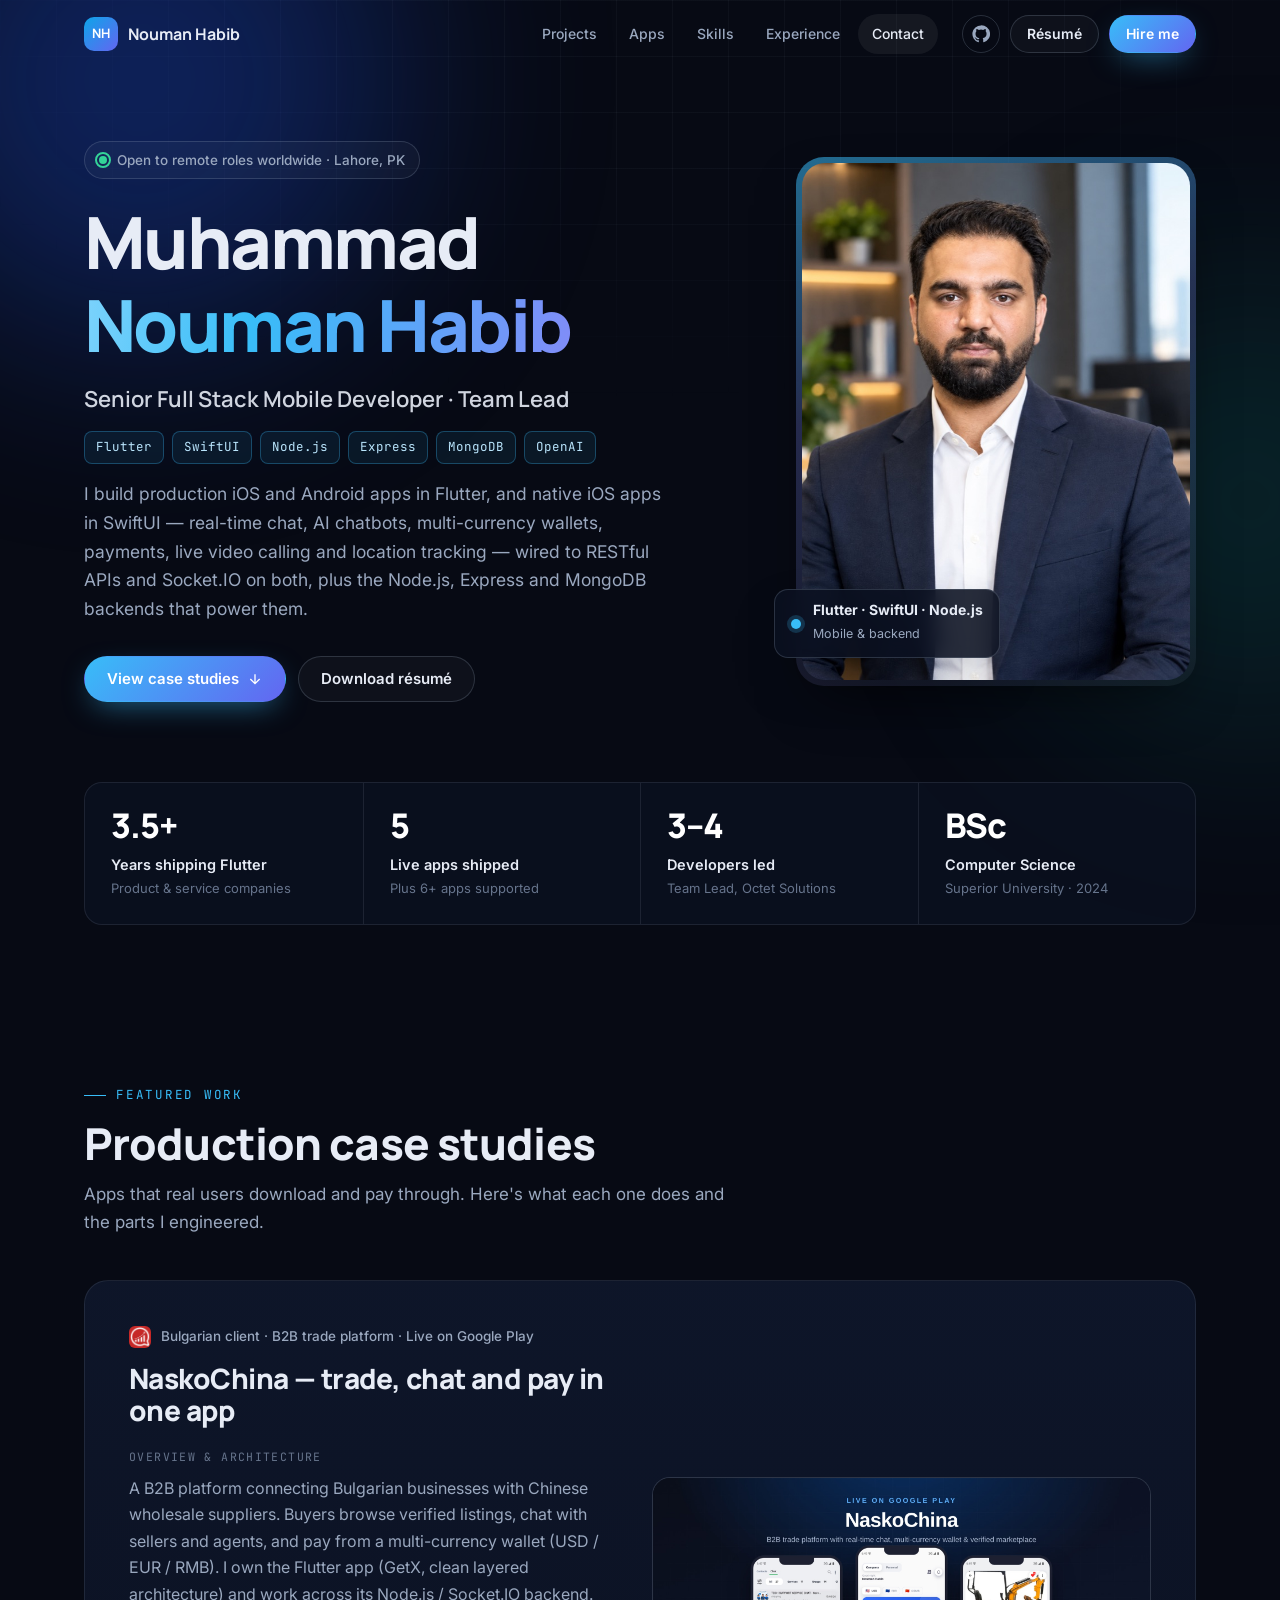
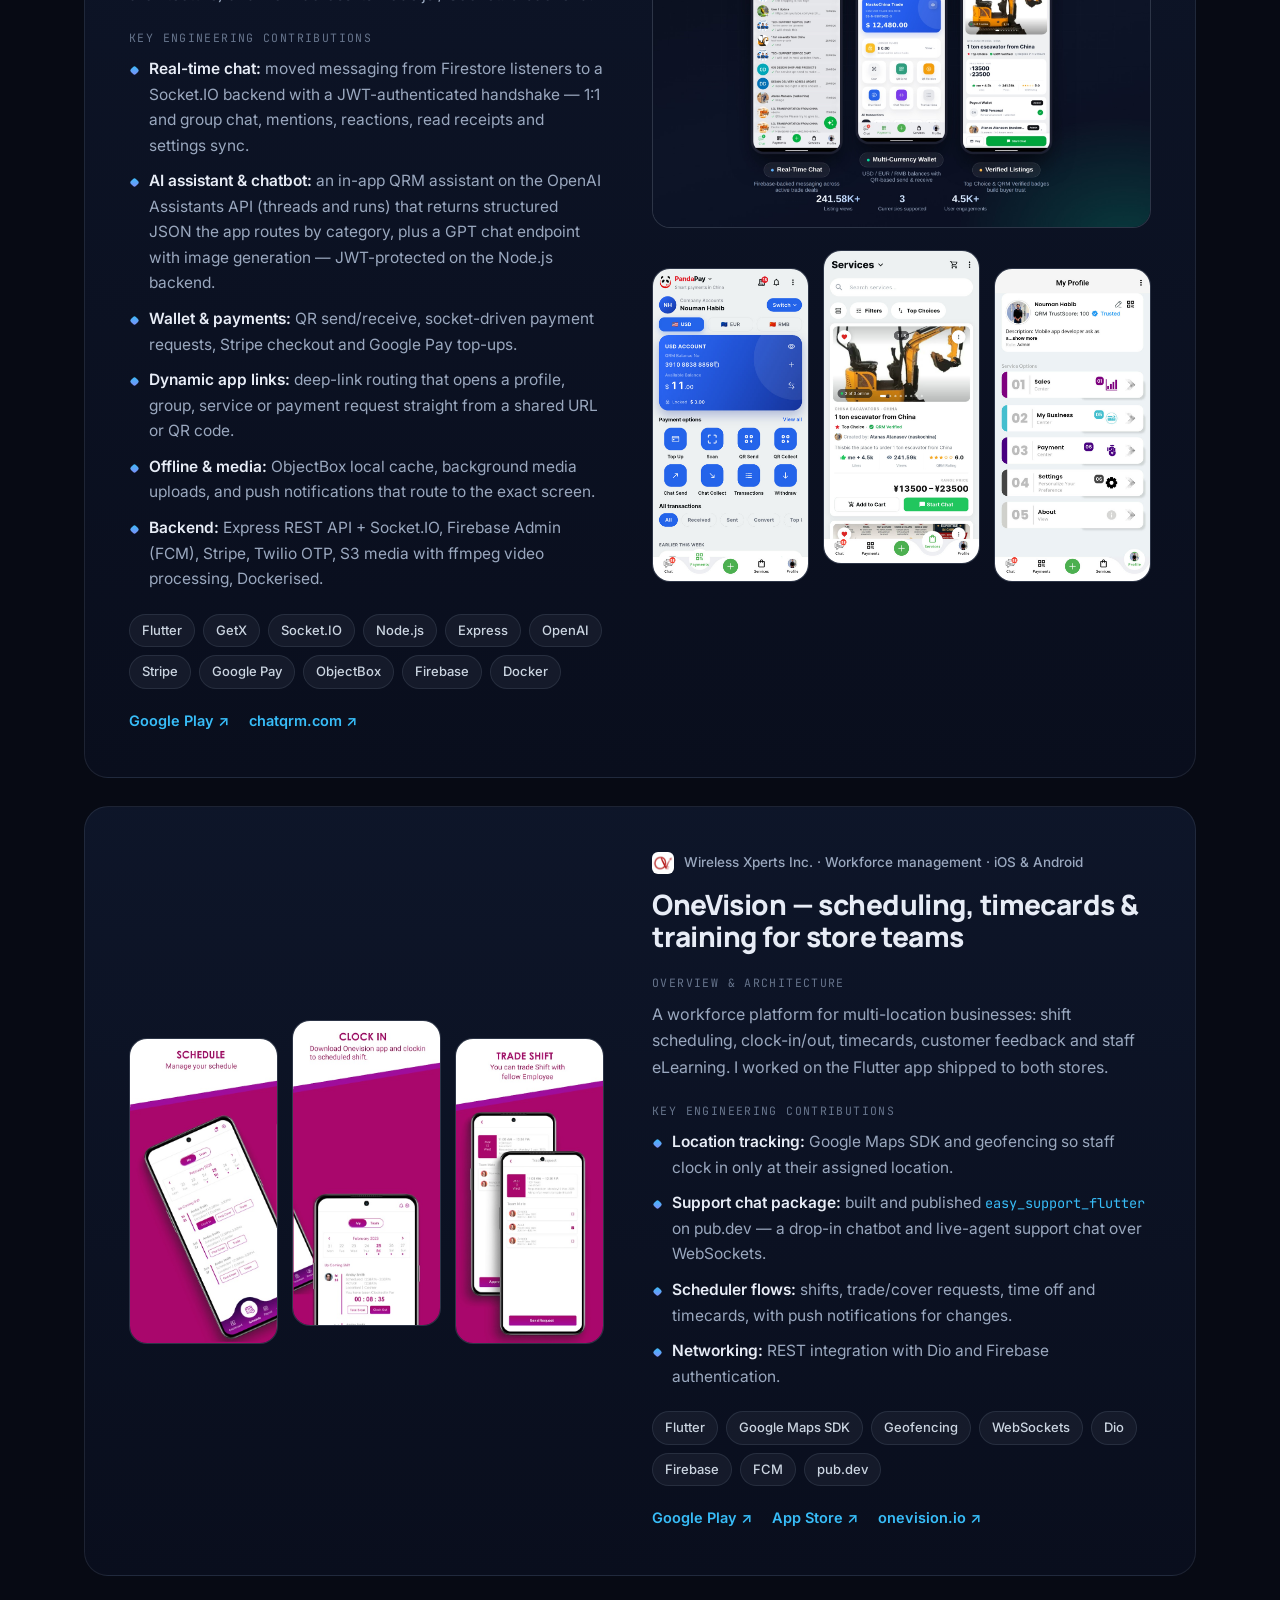
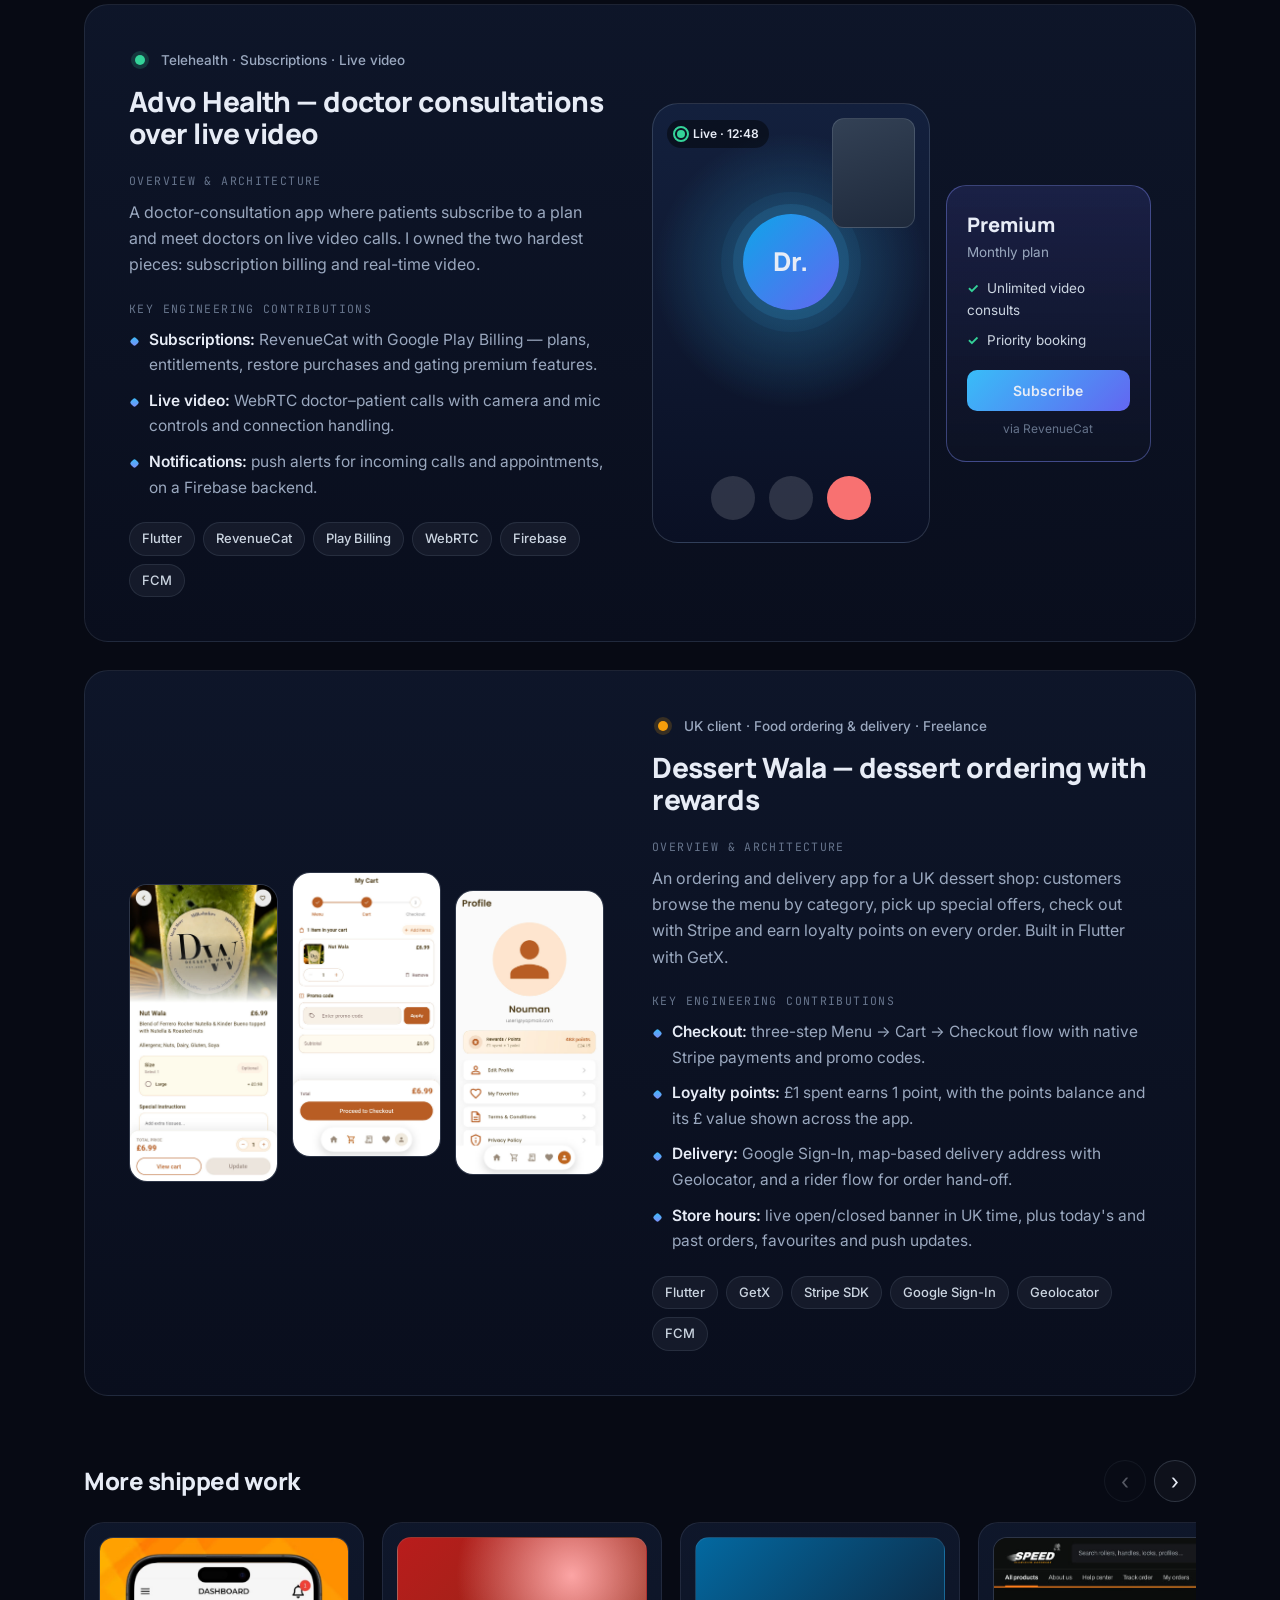
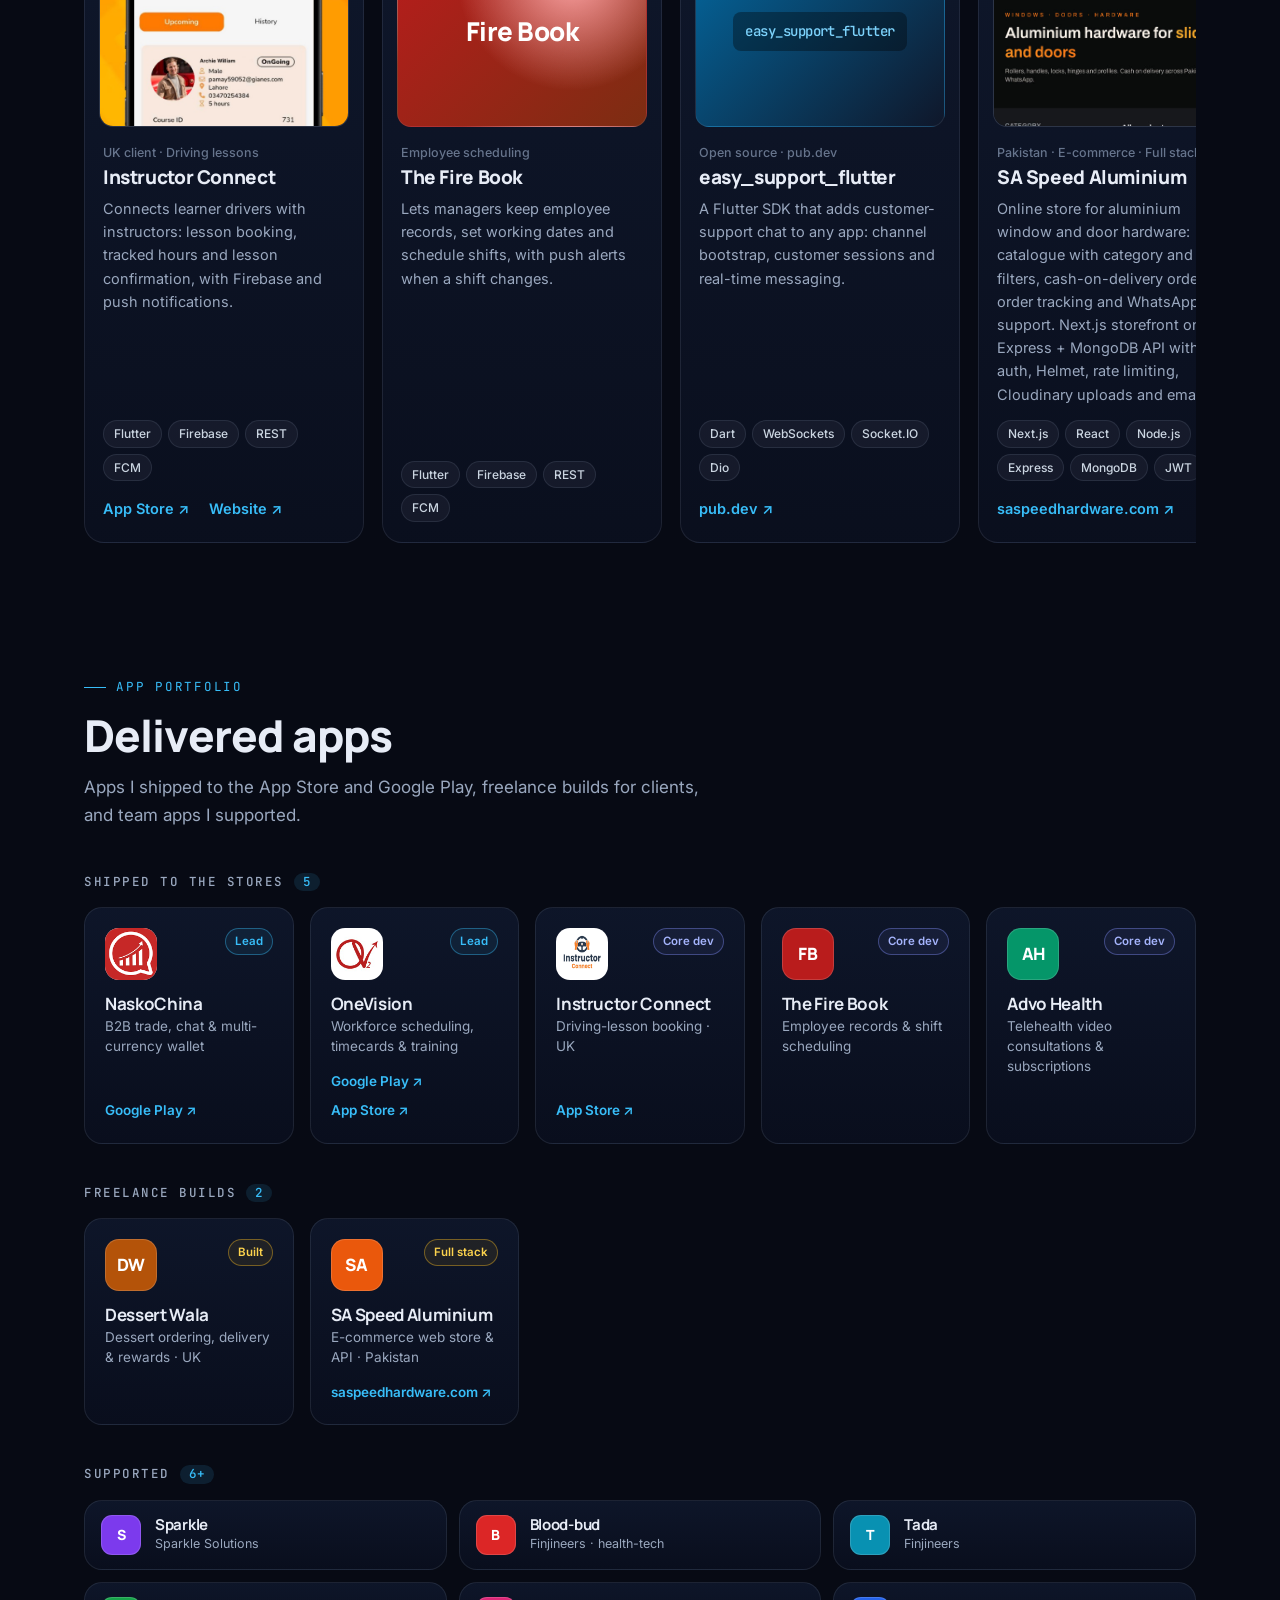
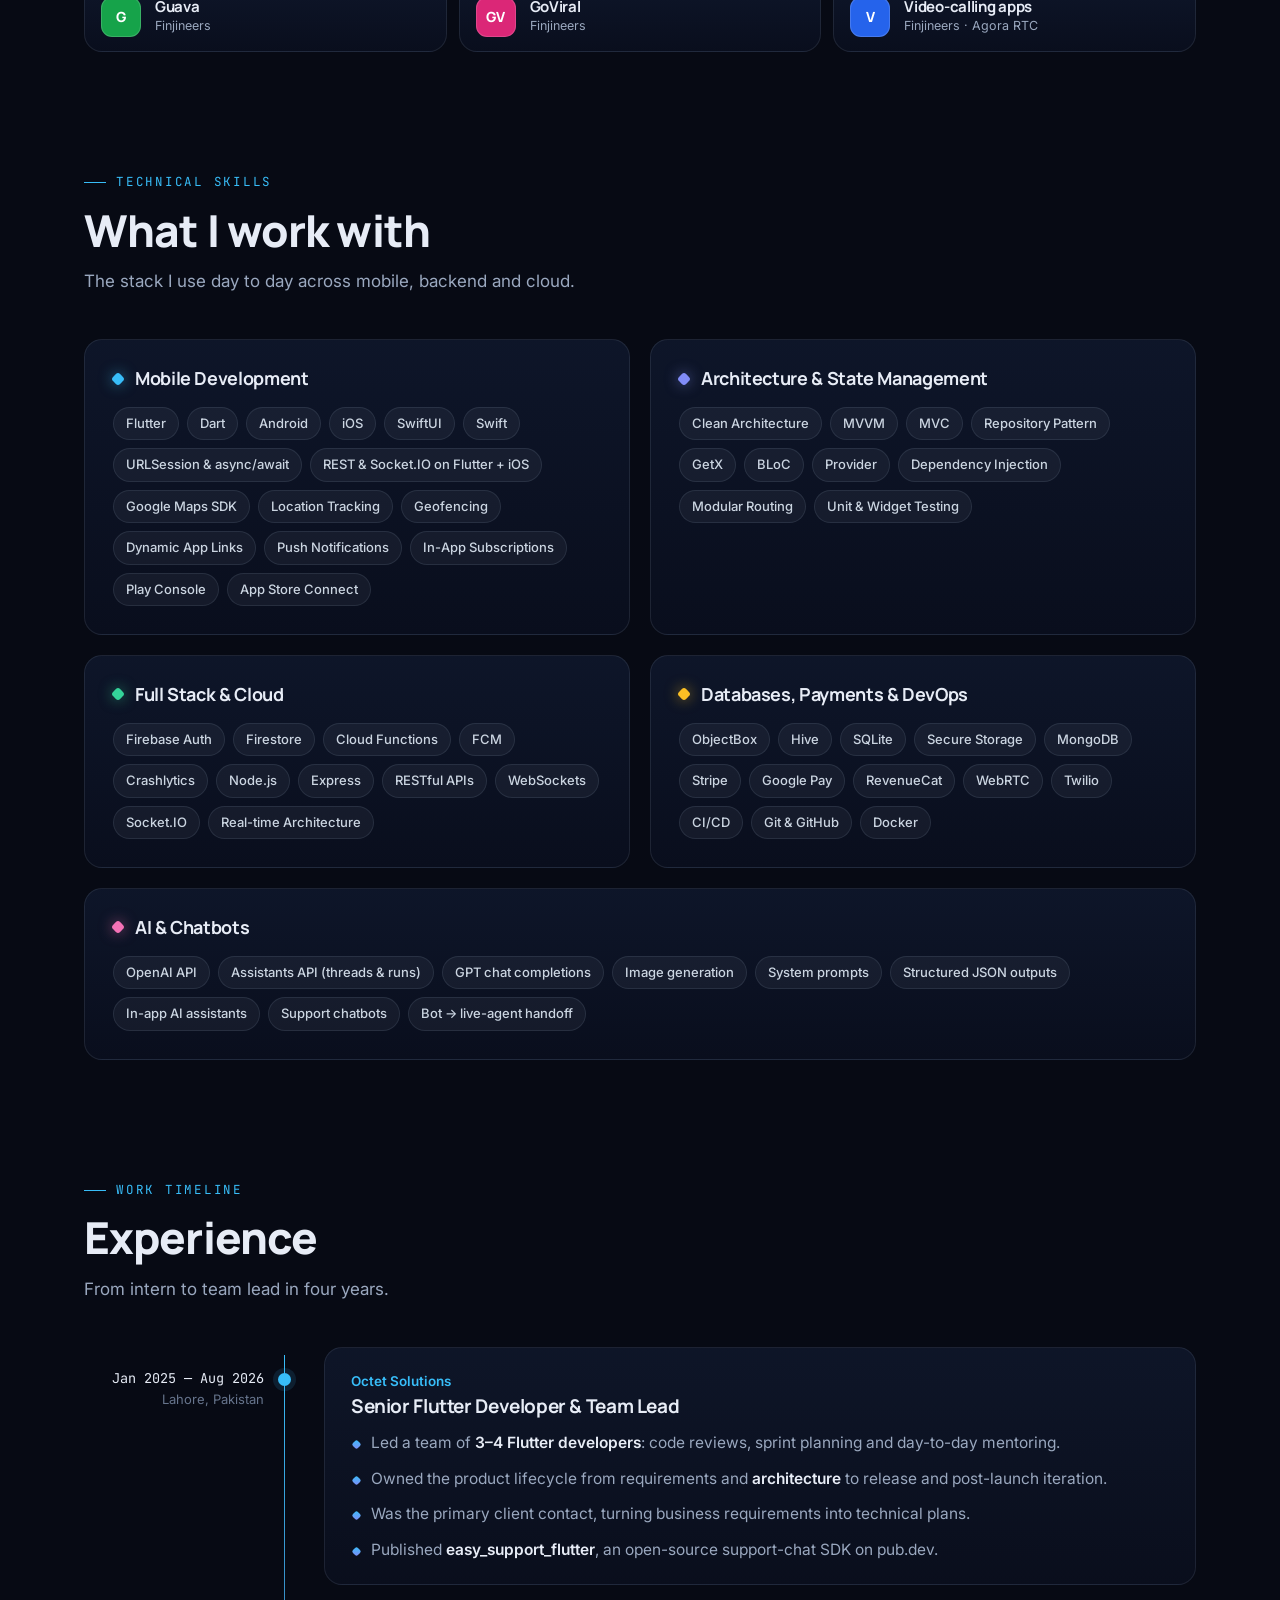
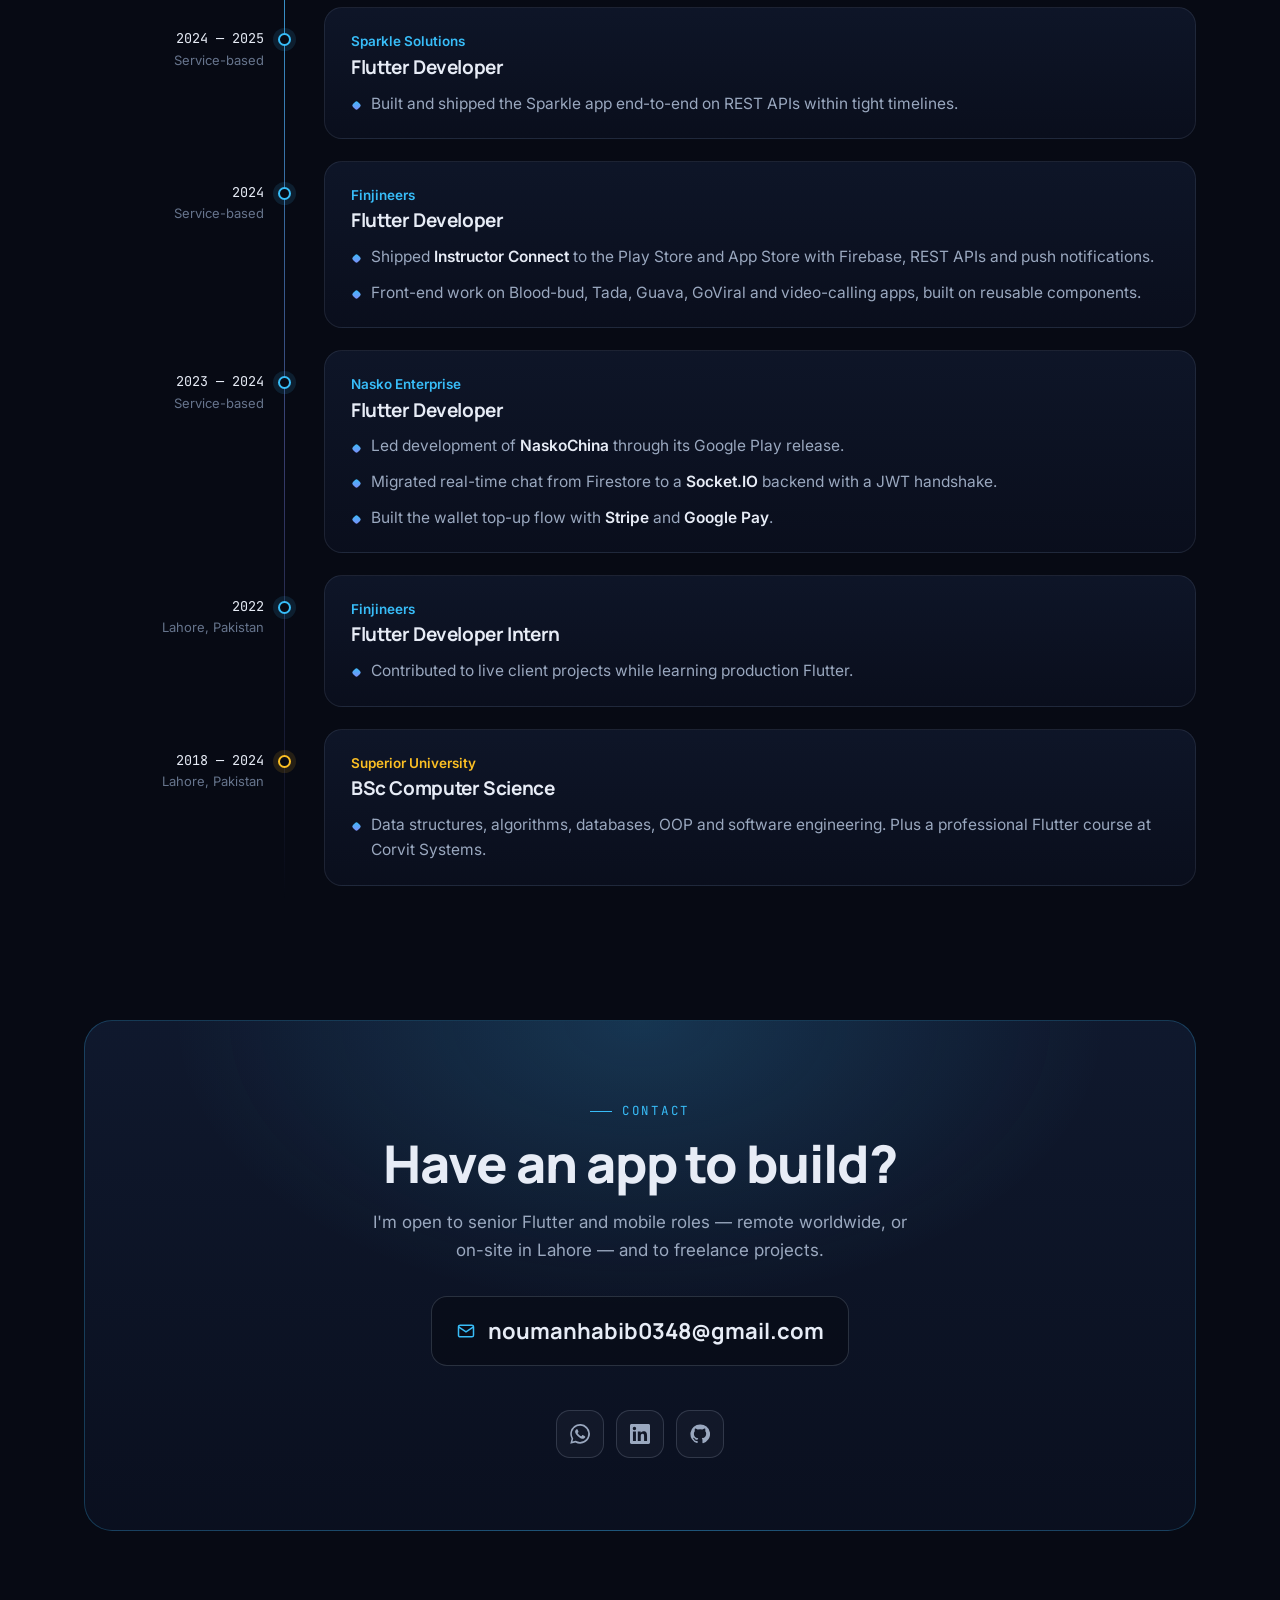
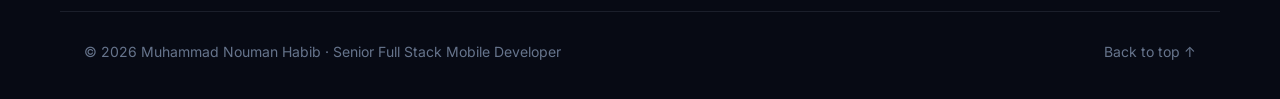
==== index.html @ 506e022f "Portfolio site" ====
<!doctype html>
<html lang="en">
<head>
  <meta charset="utf-8">
  <meta name="viewport" content="width=device-width, initial-scale=1">
  <title>Nouman Habib — Senior Full Stack Mobile Developer</title>
  <meta name="description" content="Muhammad Nouman Habib — Senior Full Stack Mobile Developer &amp; Team Lead. Flutter and native SwiftUI apps with REST, Socket.IO real-time chat, AI chatbots, payments and the Node.js / MongoDB backends behind them.">
  <meta property="og:title" content="Nouman Habib — Senior Full Stack Mobile Developer">
  <meta property="og:description" content="Production Flutter apps for iOS & Android: real-time chat, payments, video calling and Node.js backends.">
  <meta property="og:image" content="assets/img/naskochina_showcase.jpg">
  <meta name="theme-color" content="#070a14">
  <link rel="icon" href="data:image/svg+xml,%3Csvg xmlns='http://www.w3.org/2000/svg' viewBox='0 0 64 64'%3E%3Crect width='64' height='64' rx='14' fill='%230b1020'/%3E%3Ctext x='50%25' y='56%25' text-anchor='middle' dominant-baseline='middle' font-family='Arial' font-weight='700' font-size='30' fill='%2338bdf8'%3ENH%3C/text%3E%3C/svg%3E">
  <link rel="preconnect" href="https://fonts.googleapis.com">
  <link rel="preconnect" href="https://fonts.gstatic.com" crossorigin>
  <link href="https://fonts.googleapis.com/css2?family=Inter:wght@400;500;600&family=Manrope:wght@600;700;800&family=JetBrains+Mono:wght@500&display=swap" rel="stylesheet">
  <link rel="stylesheet" href="styles.css">
  <script>document.documentElement.classList.add('js')</script>
</head>
<body>
  <div class="bg-grid" aria-hidden="true"></div>
  <div class="bg-glow bg-glow--a" aria-hidden="true"></div>
  <div class="bg-glow bg-glow--b" aria-hidden="true"></div>

  <!-- ============ NAV ============ -->
  <header class="nav" id="top">
    <div class="nav__inner container">
      <a href="#top" class="brand"><span class="brand__mark">NH</span><span class="brand__name">Nouman Habib</span></a>
      <nav class="nav__links" aria-label="Main">
        <a href="#projects">Projects</a>
        <a href="#apps">Apps</a>
        <a href="#skills">Skills</a>
        <a href="#experience">Experience</a>
        <a href="#contact">Contact</a>
      </nav>
      <div class="nav__actions">
        <a class="icon-btn" href="https://github.com/NoumanHabib786" target="_blank" rel="noopener" aria-label="GitHub">
          <svg viewBox="0 0 24 24" width="18" height="18" fill="currentColor"><path d="M12 .5a11.5 11.5 0 0 0-3.64 22.41c.58.1.79-.25.79-.56v-2c-3.2.7-3.88-1.37-3.88-1.37-.53-1.33-1.28-1.69-1.28-1.69-1.05-.71.08-.7.08-.7 1.16.08 1.77 1.19 1.77 1.19 1.03 1.77 2.71 1.26 3.37.96.1-.75.4-1.26.73-1.55-2.56-.29-5.25-1.28-5.25-5.68 0-1.26.45-2.28 1.19-3.09-.12-.29-.52-1.46.11-3.05 0 0 .97-.31 3.17 1.18a11 11 0 0 1 5.77 0c2.2-1.49 3.17-1.18 3.17-1.18.63 1.59.23 2.76.11 3.05.74.81 1.19 1.83 1.19 3.09 0 4.41-2.7 5.38-5.26 5.67.41.36.78 1.06.78 2.14v3.17c0 .31.21.67.8.56A11.5 11.5 0 0 0 12 .5Z"/></svg>
        </a>
        <a class="btn btn--ghost btn--sm hide-sm" href="resume/Nouman_Habib_Resume.pdf" target="_blank" rel="noopener">Résumé</a>
        <a class="btn btn--primary btn--sm" href="mailto:noumanhabib0348@gmail.com?subject=Let%27s%20work%20together">Hire me</a>
        <button class="nav__toggle" aria-label="Open menu" aria-expanded="false"><span></span><span></span></button>
      </div>
    </div>
    <nav class="nav__mobile" aria-label="Mobile">
      <a href="#projects">Projects</a>
      <a href="#apps">Apps</a>
      <a href="#skills">Skills</a>
      <a href="#experience">Experience</a>
      <a href="#contact">Contact</a>
      <a href="resume/Nouman_Habib_Resume.pdf" target="_blank" rel="noopener">Download résumé</a>
    </nav>
  </header>

  <main>
    <!-- ============ HERO ============ -->
    <section class="hero container">
      <div class="hero__text reveal">
        <p class="pill"><span class="pulse"></span> Open to remote roles worldwide · Lahore, PK</p>
        <h1 class="hero__title">Muhammad <span class="grad">Nouman Habib</span></h1>
        <p class="hero__role">Senior Full Stack Mobile Developer · Team Lead</p>
        <ul class="hero__stack" aria-label="Core stack"><li>Flutter</li><li>SwiftUI</li><li>Node.js</li><li>Express</li><li>MongoDB</li><li>OpenAI</li></ul>
        <p class="hero__lead">I build production iOS and Android apps in Flutter, and native iOS apps in SwiftUI — real-time chat, AI chatbots, multi-currency wallets, payments, live video calling and location tracking — wired to RESTful APIs and Socket.IO on both, plus the Node.js, Express and MongoDB backends that power them.</p>
        <div class="hero__cta">
          <a class="btn btn--primary" href="#projects">View case studies
            <svg viewBox="0 0 24 24" width="16" height="16" fill="none" stroke="currentColor" stroke-width="2"><path d="M12 5v14M5 12l7 7 7-7"/></svg>
          </a>
          <a class="btn btn--ghost" href="resume/Nouman_Habib_Resume.pdf" target="_blank" rel="noopener">Download résumé</a>
        </div>
      </div>
      <div class="hero__photo reveal">
        <div class="photo-frame">
          <img src="assets/img/profile.jpg" alt="Portrait of Muhammad Nouman Habib" width="526" height="700">
          <div class="photo-badge">
            <span class="photo-badge__dot"></span>
            <div><strong>Flutter · SwiftUI · Node.js</strong><small>Mobile &amp; backend</small></div>
          </div>
        </div>
      </div>

      <ul class="stats reveal">
        <li class="stat"><span class="stat__num">3.5+</span><span class="stat__label">Years shipping Flutter</span><span class="stat__sub">Product &amp; service companies</span></li>
        <li class="stat"><span class="stat__num">5</span><span class="stat__label">Live apps shipped</span><span class="stat__sub">Plus 6+ apps supported</span></li>
        <li class="stat"><span class="stat__num">3–4</span><span class="stat__label">Developers led</span><span class="stat__sub">Team Lead, Octet Solutions</span></li>
        <li class="stat"><span class="stat__num">BSc</span><span class="stat__label">Computer Science</span><span class="stat__sub">Superior University · 2024</span></li>
      </ul>
    </section>

    <!-- ============ PROJECTS ============ -->
    <section class="section container" id="projects">
      <header class="section__head reveal">
        <p class="eyebrow">Featured work</p>
        <h2>Production case studies</h2>
        <p class="section__intro">Apps that real users download and pay through. Here's what each one does and the parts I engineered.</p>
      </header>

      <!-- NaskoChina -->
      <article class="case reveal">
        <div class="case__body">
          <p class="case__tag"><img src="assets/img/nc_icon.png" alt="" width="22" height="22"> Bulgarian client · B2B trade platform · Live on Google Play</p>
          <h3>NaskoChina — trade, chat and pay in one app</h3>
          <p class="label">Overview &amp; architecture</p>
          <p>A B2B platform connecting Bulgarian businesses with Chinese wholesale suppliers. Buyers browse verified listings, chat with sellers and agents, and pay from a multi-currency wallet (USD / EUR / RMB). I own the Flutter app (GetX, clean layered architecture) and work across its Node.js / Socket.IO backend.</p>
          <p class="label">Key engineering contributions</p>
          <ul class="bullets">
            <li><strong>Real-time chat:</strong> moved messaging from Firestore listeners to a Socket.IO backend with a JWT-authenticated handshake — 1:1 and group chat, mentions, reactions, read receipts and settings sync.</li>
            <li><strong>AI assistant &amp; chatbot:</strong> an in-app QRM assistant on the OpenAI Assistants API (threads and runs) that returns structured JSON the app routes by category, plus a GPT chat endpoint with image generation — JWT-protected on the Node.js backend.</li>
            <li><strong>Wallet &amp; payments:</strong> QR send/receive, socket-driven payment requests, Stripe checkout and Google Pay top-ups.</li>
            <li><strong>Dynamic app links:</strong> deep-link routing that opens a profile, group, service or payment request straight from a shared URL or QR code.</li>
            <li><strong>Offline &amp; media:</strong> ObjectBox local cache, background media uploads, and push notifications that route to the exact screen.</li>
            <li><strong>Backend:</strong> Express REST API + Socket.IO, Firebase Admin (FCM), Stripe, Twilio OTP, S3 media with ffmpeg video processing, Dockerised.</li>
          </ul>
          <ul class="chips">
            <li>Flutter</li><li>GetX</li><li>Socket.IO</li><li>Node.js</li><li>Express</li><li>OpenAI</li><li>Stripe</li><li>Google Pay</li><li>ObjectBox</li><li>Firebase</li><li>Docker</li>
          </ul>
          <div class="links">
            <a class="link" href="https://play.google.com/store/apps/details?id=com.qrm.naskochina" target="_blank" rel="noopener">Google Play <span aria-hidden="true">↗</span></a>
            <a class="link" href="https://chatqrm.com/" target="_blank" rel="noopener">chatqrm.com <span aria-hidden="true">↗</span></a>
          </div>
        </div>
        <div class="case__media">
          <button class="shot shot--wide" data-full="assets/img/naskochina_showcase.jpg" aria-label="Enlarge NaskoChina screenshots">
            <img src="assets/img/naskochina_showcase.jpg" alt="NaskoChina screens: chat list, multi-currency wallet and a verified listing" loading="lazy" width="1800" height="1266">
          </button>
          <div class="phones phones--below">
            <button class="shot" data-full="assets/img/nc_1.jpg" aria-label="Enlarge NaskoChina wallet screen"><img src="assets/img/nc_1.jpg" alt="NaskoChina wallet: USD / EUR / RMB accounts, top up, QR send and collect" loading="lazy" width="600" height="1208"></button>
            <button class="shot" data-full="assets/img/nc_2.jpg" aria-label="Enlarge NaskoChina services screen"><img src="assets/img/nc_2.jpg" alt="NaskoChina services marketplace with a verified listing" loading="lazy" width="600" height="1208"></button>
            <button class="shot" data-full="assets/img/nc_3.jpg" aria-label="Enlarge NaskoChina profile screen"><img src="assets/img/nc_3.jpg" alt="NaskoChina profile with trust score and service centres" loading="lazy" width="600" height="1208"></button>
          </div>
        </div>
      </article>

      <!-- OneVision -->
      <article class="case case--flip reveal">
        <div class="case__body">
          <p class="case__tag"><img src="assets/img/ov_icon.png" alt="" width="22" height="22"> Wireless Xperts Inc. · Workforce management · iOS &amp; Android</p>
          <h3>OneVision — scheduling, timecards &amp; training for store teams</h3>
          <p class="label">Overview &amp; architecture</p>
          <p>A workforce platform for multi-location businesses: shift scheduling, clock-in/out, timecards, customer feedback and staff eLearning. I worked on the Flutter app shipped to both stores.</p>
          <p class="label">Key engineering contributions</p>
          <ul class="bullets">
            <li><strong>Location tracking:</strong> Google Maps SDK and geofencing so staff clock in only at their assigned location.</li>
            <li><strong>Support chat package:</strong> built and published <a href="https://pub.dev/packages/easy_support_flutter" target="_blank" rel="noopener"><code>easy_support_flutter</code></a> on pub.dev — a drop-in chatbot and live-agent support chat over WebSockets.</li>
            <li><strong>Scheduler flows:</strong> shifts, trade/cover requests, time off and timecards, with push notifications for changes.</li>
            <li><strong>Networking:</strong> REST integration with Dio and Firebase authentication.</li>
          </ul>
          <ul class="chips">
            <li>Flutter</li><li>Google Maps SDK</li><li>Geofencing</li><li>WebSockets</li><li>Dio</li><li>Firebase</li><li>FCM</li><li>pub.dev</li>
          </ul>
          <div class="links">
            <a class="link" href="https://play.google.com/store/apps/details?id=onevision.io.ui" target="_blank" rel="noopener">Google Play <span aria-hidden="true">↗</span></a>
            <a class="link" href="https://apps.apple.com/us/app/onevision/id1583380071" target="_blank" rel="noopener">App Store <span aria-hidden="true">↗</span></a>
            <a class="link" href="https://onevision.io/" target="_blank" rel="noopener">onevision.io <span aria-hidden="true">↗</span></a>
          </div>
        </div>
        <div class="case__media">
          <div class="phones">
            <button class="shot" data-full="assets/img/ov_1.jpg" aria-label="Enlarge OneVision schedule screen"><img src="assets/img/ov_1.jpg" alt="OneVision schedule screen" loading="lazy" width="435" height="900"></button>
            <button class="shot" data-full="assets/img/ov_2.jpg" aria-label="Enlarge OneVision screen 2"><img src="assets/img/ov_2.jpg" alt="OneVision app screen" loading="lazy" width="435" height="900"></button>
            <button class="shot" data-full="assets/img/ov_3.jpg" aria-label="Enlarge OneVision screen 3"><img src="assets/img/ov_3.jpg" alt="OneVision app screen" loading="lazy" width="435" height="900"></button>
          </div>
        </div>
      </article>

      <!-- Advo Health -->
      <article class="case reveal">
        <div class="case__body">
          <p class="case__tag"><span class="tag-dot"></span> Telehealth · Subscriptions · Live video</p>
          <h3>Advo Health — doctor consultations over live video</h3>
          <p class="label">Overview &amp; architecture</p>
          <p>A doctor-consultation app where patients subscribe to a plan and meet doctors on live video calls. I owned the two hardest pieces: subscription billing and real-time video.</p>
          <p class="label">Key engineering contributions</p>
          <ul class="bullets">
            <li><strong>Subscriptions:</strong> RevenueCat with Google Play Billing — plans, entitlements, restore purchases and gating premium features.</li>
            <li><strong>Live video:</strong> WebRTC doctor–patient calls with camera and mic controls and connection handling.</li>
            <li><strong>Notifications:</strong> push alerts for incoming calls and appointments, on a Firebase backend.</li>
          </ul>
          <ul class="chips">
            <li>Flutter</li><li>RevenueCat</li><li>Play Billing</li><li>WebRTC</li><li>Firebase</li><li>FCM</li>
          </ul>
        </div>
        <div class="case__media">
          <div class="mock" aria-hidden="true">
            <div class="mock__call">
              <div class="mock__remote"><span>Dr.</span></div>
              <div class="mock__self"></div>
              <div class="mock__live"><span class="pulse"></span> Live · 12:48</div>
              <div class="mock__controls"><i></i><i></i><i class="end"></i></div>
            </div>
            <div class="mock__plan">
              <p class="mock__plan-title">Premium</p>
              <p class="mock__plan-price">Monthly plan</p>
              <ul><li>Unlimited video consults</li><li>Priority booking</li></ul>
              <span class="mock__plan-btn">Subscribe</span>
              <small>via RevenueCat</small>
            </div>
          </div>
        </div>
      </article>

      <!-- Dessert Wala -->
      <article class="case case--flip reveal">
        <div class="case__body">
          <p class="case__tag"><span class="tag-dot tag-dot--warm"></span> UK client · Food ordering &amp; delivery · Freelance</p>
          <h3>Dessert Wala — dessert ordering with rewards</h3>
          <p class="label">Overview &amp; architecture</p>
          <p>An ordering and delivery app for a UK dessert shop: customers browse the menu by category, pick up special offers, check out with Stripe and earn loyalty points on every order. Built in Flutter with GetX.</p>
          <p class="label">Key engineering contributions</p>
          <ul class="bullets">
            <li><strong>Checkout:</strong> three-step Menu → Cart → Checkout flow with native Stripe payments and promo codes.</li>
            <li><strong>Loyalty points:</strong> £1 spent earns 1 point, with the points balance and its £ value shown across the app.</li>
            <li><strong>Delivery:</strong> Google Sign-In, map-based delivery address with Geolocator, and a rider flow for order hand-off.</li>
            <li><strong>Store hours:</strong> live open/closed banner in UK time, plus today's and past orders, favourites and push updates.</li>
          </ul>
          <ul class="chips">
            <li>Flutter</li><li>GetX</li><li>Stripe SDK</li><li>Google Sign-In</li><li>Geolocator</li><li>FCM</li>
          </ul>
        </div>
        <div class="case__media">
          <div class="phones">
            <button class="shot" data-full="assets/img/dw_detail.jpg" aria-label="Enlarge Dessert Wala product screen"><img src="assets/img/dw_detail.jpg" alt="Dessert Wala product page for the Nut Wala milkshake with size options" loading="lazy" width="600" height="1209"></button>
            <button class="shot" data-full="assets/img/dw_2.jpg" aria-label="Enlarge Dessert Wala cart screen"><img src="assets/img/dw_2.jpg" alt="Dessert Wala cart with checkout steps and promo code" loading="lazy" width="600" height="1154"></button>
            <button class="shot" data-full="assets/img/dw_3.jpg" aria-label="Enlarge Dessert Wala profile screen"><img src="assets/img/dw_3.jpg" alt="Dessert Wala profile with loyalty points" loading="lazy" width="600" height="1154"></button>
          </div>
        </div>
      </article>

      <!-- More apps -->
      <div class="more reveal">
        <div class="more__head">
          <h3>More shipped work</h3>
          <div class="more__arrows">
            <button class="arrow" data-dir="-1" aria-label="Scroll left">‹</button>
            <button class="arrow" data-dir="1" aria-label="Scroll right">›</button>
          </div>
        </div>
        <div class="rail" tabindex="0">
          <article class="mini">
            <button class="mini__img shot" data-full="assets/img/ic_1.jpg" aria-label="Enlarge Instructor Connect screenshot"><img src="assets/img/ic_1.jpg" alt="Instructor Connect lesson dashboard" loading="lazy"></button>
            <p class="mini__kicker">UK client · Driving lessons</p>
            <h4>Instructor Connect</h4>
            <p>Connects learner drivers with instructors: lesson booking, tracked hours and lesson confirmation, with Firebase and push notifications.</p>
            <ul class="chips chips--sm"><li>Flutter</li><li>Firebase</li><li>REST</li><li>FCM</li></ul>
            <div class="links">
              <a class="link" href="https://apps.apple.com/gb/app/instructor-connect/id6478342769" target="_blank" rel="noopener">App Store ↗</a>
              <a class="link" href="https://instructorconnect.co.uk/" target="_blank" rel="noopener">Website ↗</a>
            </div>
          </article>
          <article class="mini">
            <div class="mini__art mini__art--sched" aria-hidden="true"><span>Fire Book</span></div>
            <p class="mini__kicker">Employee scheduling</p>
            <h4>The Fire Book</h4>
            <p>Lets managers keep employee records, set working dates and schedule shifts, with push alerts when a shift changes.</p>
            <ul class="chips chips--sm"><li>Flutter</li><li>Firebase</li><li>REST</li><li>FCM</li></ul>
          </article>
          <article class="mini">
            <div class="mini__art mini__art--pkg" aria-hidden="true"><code>easy_support_flutter</code></div>
            <p class="mini__kicker">Open source · pub.dev</p>
            <h4>easy_support_flutter</h4>
            <p>A Flutter SDK that adds customer-support chat to any app: channel bootstrap, customer sessions and real-time messaging.</p>
            <ul class="chips chips--sm"><li>Dart</li><li>WebSockets</li><li>Socket.IO</li><li>Dio</li></ul>
            <div class="links"><a class="link" href="https://pub.dev/packages/easy_support_flutter" target="_blank" rel="noopener">pub.dev ↗</a></div>
          </article>
          <article class="mini">
            <button class="mini__img mini__img--site shot" data-full="assets/img/sa_site.jpg" aria-label="Enlarge SA Speed Aluminium website screenshot"><img src="assets/img/sa_card.jpg" alt="SA Speed Aluminium Hardware storefront homepage" loading="lazy"></button>
            <p class="mini__kicker">Pakistan · E-commerce · Full stack</p>
            <h4>SA Speed Aluminium</h4>
            <p>Online store for aluminium window and door hardware: catalogue with category and price filters, cash-on-delivery orders, order tracking and WhatsApp support. Next.js storefront on an Express + MongoDB API with JWT auth, Helmet, rate limiting, Cloudinary uploads and email.</p>
            <ul class="chips chips--sm"><li>Next.js</li><li>React</li><li>Node.js</li><li>Express</li><li>MongoDB</li><li>JWT</li></ul>
            <div class="links"><a class="link" href="https://saspeedhardware.com/" target="_blank" rel="noopener">saspeedhardware.com ↗</a></div>
          </article>
          <article class="mini">
            <div class="mini__art mini__art--swift" aria-hidden="true"><span>SwiftUI</span></div>
            <p class="mini__kicker">Native iOS · In progress</p>
            <h4>ChatQRM for iOS</h4>
            <p>A native SwiftUI client for the ChatQRM chat backend: REST networking with URLSession and async/await, MVVM with the Observation framework, and Keychain-backed sessions.</p>
            <ul class="chips chips--sm"><li>Swift</li><li>SwiftUI</li><li>REST</li><li>URLSession</li><li>async/await</li><li>Keychain</li></ul>
          </article>
        </div>
      </div>
    </section>

    <!-- ============ DELIVERED APPS ============ -->
    <section class="section container" id="apps">
      <header class="section__head reveal">
        <p class="eyebrow">App portfolio</p>
        <h2>Delivered apps</h2>
        <p class="section__intro">Apps I shipped to the App Store and Google Play, freelance builds for clients, and team apps I supported.</p>
      </header>

      <h3 class="apps__group">Shipped to the stores <span>5</span></h3>
      <div class="apps-grid">
          <article class="app reveal">
            <div class="app__top"><img class="app__icon" src="assets/img/nc_icon.png" alt="" width="52" height="52" loading="lazy"><span class="app__role app__role--lead">Lead</span></div>
            <h4>NaskoChina</h4>
            <p>B2B trade, chat &amp; multi-currency wallet</p>
            <div class="app__links"><a class="link" href="https://play.google.com/store/apps/details?id=com.qrm.naskochina" target="_blank" rel="noopener">Google Play ↗</a></div>
          </article>
          <article class="app reveal">
            <div class="app__top"><img class="app__icon" src="assets/img/ov_icon.png" alt="" width="52" height="52" loading="lazy"><span class="app__role app__role--lead">Lead</span></div>
            <h4>OneVision</h4>
            <p>Workforce scheduling, timecards &amp; training</p>
            <div class="app__links"><a class="link" href="https://play.google.com/store/apps/details?id=onevision.io.ui" target="_blank" rel="noopener">Google Play ↗</a><a class="link" href="https://apps.apple.com/us/app/onevision/id1583380071" target="_blank" rel="noopener">App Store ↗</a></div>
          </article>
          <article class="app reveal">
            <div class="app__top"><img class="app__icon" src="assets/img/ic_icon.png" alt="" width="52" height="52" loading="lazy"><span class="app__role app__role--core">Core dev</span></div>
            <h4>Instructor Connect</h4>
            <p>Driving-lesson booking · UK</p>
            <div class="app__links"><a class="link" href="https://apps.apple.com/gb/app/instructor-connect/id6478342769" target="_blank" rel="noopener">App Store ↗</a></div>
          </article>
          <article class="app reveal">
            <div class="app__top"><span class="app__icon app__icon--mono" style="--c:#b91c1c" aria-hidden="true">FB</span><span class="app__role app__role--core">Core dev</span></div>
            <h4>The Fire Book</h4>
            <p>Employee records &amp; shift scheduling</p>
          </article>
          <article class="app reveal">
            <div class="app__top"><span class="app__icon app__icon--mono" style="--c:#059669" aria-hidden="true">AH</span><span class="app__role app__role--core">Core dev</span></div>
            <h4>Advo Health</h4>
            <p>Telehealth video consultations &amp; subscriptions</p>
          </article>
      </div>

      <h3 class="apps__group">Freelance builds <span>2</span></h3>
      <div class="apps-grid">
          <article class="app reveal">
            <div class="app__top"><span class="app__icon app__icon--mono" style="--c:#b45309" aria-hidden="true">DW</span><span class="app__role app__role--built">Built</span></div>
            <h4>Dessert Wala</h4>
            <p>Dessert ordering, delivery &amp; rewards · UK</p>
          </article>
          <article class="app reveal">
            <div class="app__top"><span class="app__icon app__icon--mono" style="--c:#ea580c" aria-hidden="true">SA</span><span class="app__role app__role--built">Full stack</span></div>
            <h4>SA Speed Aluminium</h4>
            <p>E-commerce web store &amp; API · Pakistan</p>
            <div class="app__links"><a class="link" href="https://saspeedhardware.com/" target="_blank" rel="noopener">saspeedhardware.com ↗</a></div>
          </article>
      </div>

      <h3 class="apps__group">Supported <span>6+</span></h3>
      <div class="apps-grid apps-grid--compact">
          <article class="app app--compact reveal">
            <span class="app__icon app__icon--mono" style="--c:#7c3aed" aria-hidden="true">S</span>
            <div><h4>Sparkle</h4><p>Sparkle Solutions</p></div>
          </article>
          <article class="app app--compact reveal">
            <span class="app__icon app__icon--mono" style="--c:#dc2626" aria-hidden="true">B</span>
            <div><h4>Blood-bud</h4><p>Finjineers · health-tech</p></div>
          </article>
          <article class="app app--compact reveal">
            <span class="app__icon app__icon--mono" style="--c:#0891b2" aria-hidden="true">T</span>
            <div><h4>Tada</h4><p>Finjineers</p></div>
          </article>
          <article class="app app--compact reveal">
            <span class="app__icon app__icon--mono" style="--c:#16a34a" aria-hidden="true">G</span>
            <div><h4>Guava</h4><p>Finjineers</p></div>
          </article>
          <article class="app app--compact reveal">
            <span class="app__icon app__icon--mono" style="--c:#db2777" aria-hidden="true">GV</span>
            <div><h4>GoViral</h4><p>Finjineers</p></div>
          </article>
          <article class="app app--compact reveal">
            <span class="app__icon app__icon--mono" style="--c:#2563eb" aria-hidden="true">V</span>
            <div><h4>Video-calling apps</h4><p>Finjineers · Agora RTC</p></div>
          </article>
      </div>
    </section>

    <!-- ============ SKILLS ============ -->
    <section class="section container" id="skills">
      <header class="section__head reveal">
        <p class="eyebrow">Technical skills</p>
        <h2>What I work with</h2>
        <p class="section__intro">The stack I use day to day across mobile, backend and cloud.</p>
      </header>
      <div class="skills">
        <div class="skill-card reveal">
          <h3><span class="dot dot--blue"></span>Mobile Development</h3>
          <ul class="chips"><li>Flutter</li><li>Dart</li><li>Android</li><li>iOS</li><li>SwiftUI</li><li>Swift</li><li>URLSession &amp; async/await</li><li>REST &amp; Socket.IO on Flutter + iOS</li><li>Google Maps SDK</li><li>Location Tracking</li><li>Geofencing</li><li>Dynamic App Links</li><li>Push Notifications</li><li>In-App Subscriptions</li><li>Play Console</li><li>App Store Connect</li></ul>
        </div>
        <div class="skill-card reveal">
          <h3><span class="dot dot--violet"></span>Architecture &amp; State Management</h3>
          <ul class="chips"><li>Clean Architecture</li><li>MVVM</li><li>MVC</li><li>Repository Pattern</li><li>GetX</li><li>BLoC</li><li>Provider</li><li>Dependency Injection</li><li>Modular Routing</li><li>Unit &amp; Widget Testing</li></ul>
        </div>
        <div class="skill-card reveal">
          <h3><span class="dot dot--cyan"></span>Full Stack &amp; Cloud</h3>
          <ul class="chips"><li>Firebase Auth</li><li>Firestore</li><li>Cloud Functions</li><li>FCM</li><li>Crashlytics</li><li>Node.js</li><li>Express</li><li>RESTful APIs</li><li>WebSockets</li><li>Socket.IO</li><li>Real-time Architecture</li></ul>
        </div>
        <div class="skill-card reveal">
          <h3><span class="dot dot--amber"></span>Databases, Payments &amp; DevOps</h3>
          <ul class="chips"><li>ObjectBox</li><li>Hive</li><li>SQLite</li><li>Secure Storage</li><li>MongoDB</li><li>Stripe</li><li>Google Pay</li><li>RevenueCat</li><li>WebRTC</li><li>Twilio</li><li>CI/CD</li><li>Git &amp; GitHub</li><li>Docker</li></ul>
        </div>
        <div class="skill-card skill-card--wide reveal">
          <h3><span class="dot dot--pink"></span>AI &amp; Chatbots</h3>
          <ul class="chips"><li>OpenAI API</li><li>Assistants API (threads &amp; runs)</li><li>GPT chat completions</li><li>Image generation</li><li>System prompts</li><li>Structured JSON outputs</li><li>In-app AI assistants</li><li>Support chatbots</li><li>Bot → live-agent handoff</li></ul>
        </div>
      </div>
    </section>

    <!-- ============ EXPERIENCE ============ -->
    <section class="section container" id="experience">
      <header class="section__head reveal">
        <p class="eyebrow">Work timeline</p>
        <h2>Experience</h2>
        <p class="section__intro">From intern to team lead in four years.</p>
      </header>
      <ol class="timeline">
        <li class="tl reveal">
          <div class="tl__meta"><span class="tl__date">Jan 2025 — Aug 2026</span><span class="tl__where">Lahore, Pakistan</span></div>
          <div class="tl__card">
            <p class="tl__org">Octet Solutions</p>
            <h3>Senior Flutter Developer &amp; Team Lead</h3>
            <ul class="bullets">
              <li>Led a team of <strong>3–4 Flutter developers</strong>: code reviews, sprint planning and day-to-day mentoring.</li>
              <li>Owned the product lifecycle from requirements and <strong>architecture</strong> to release and post-launch iteration.</li>
              <li>Was the primary client contact, turning business requirements into technical plans.</li>
              <li>Published <strong>easy_support_flutter</strong>, an open-source support-chat SDK on pub.dev.</li>
            </ul>
          </div>
        </li>
        <li class="tl reveal">
          <div class="tl__meta"><span class="tl__date">2024 — 2025</span><span class="tl__where">Service-based</span></div>
          <div class="tl__card">
            <p class="tl__org">Sparkle Solutions</p>
            <h3>Flutter Developer</h3>
            <ul class="bullets">
              <li>Built and shipped the Sparkle app end-to-end on REST APIs within tight timelines.</li>
            </ul>
          </div>
        </li>
        <li class="tl reveal">
          <div class="tl__meta"><span class="tl__date">2024</span><span class="tl__where">Service-based</span></div>
          <div class="tl__card">
            <p class="tl__org">Finjineers</p>
            <h3>Flutter Developer</h3>
            <ul class="bullets">
              <li>Shipped <strong>Instructor Connect</strong> to the Play Store and App Store with Firebase, REST APIs and push notifications.</li>
              <li>Front-end work on Blood-bud, Tada, Guava, GoViral and video-calling apps, built on reusable components.</li>
            </ul>
          </div>
        </li>
        <li class="tl reveal">
          <div class="tl__meta"><span class="tl__date">2023 — 2024</span><span class="tl__where">Service-based</span></div>
          <div class="tl__card">
            <p class="tl__org">Nasko Enterprise</p>
            <h3>Flutter Developer</h3>
            <ul class="bullets">
              <li>Led development of <strong>NaskoChina</strong> through its Google Play release.</li>
              <li>Migrated real-time chat from Firestore to a <strong>Socket.IO</strong> backend with a JWT handshake.</li>
              <li>Built the wallet top-up flow with <strong>Stripe</strong> and <strong>Google Pay</strong>.</li>
            </ul>
          </div>
        </li>
        <li class="tl reveal">
          <div class="tl__meta"><span class="tl__date">2022</span><span class="tl__where">Lahore, Pakistan</span></div>
          <div class="tl__card">
            <p class="tl__org">Finjineers</p>
            <h3>Flutter Developer Intern</h3>
            <ul class="bullets"><li>Contributed to live client projects while learning production Flutter.</li></ul>
          </div>
        </li>
        <li class="tl tl--edu reveal">
          <div class="tl__meta"><span class="tl__date">2018 — 2024</span><span class="tl__where">Lahore, Pakistan</span></div>
          <div class="tl__card">
            <p class="tl__org">Superior University</p>
            <h3>BSc Computer Science</h3>
            <ul class="bullets"><li>Data structures, algorithms, databases, OOP and software engineering. Plus a professional Flutter course at Corvit Systems.</li></ul>
          </div>
        </li>
      </ol>
    </section>

    <!-- ============ CONTACT ============ -->
    <section class="section container" id="contact">
      <div class="contact reveal">
        <p class="eyebrow">Contact</p>
        <h2>Have an app to build?</h2>
        <p class="contact__lead">I'm open to senior Flutter and mobile roles — remote worldwide, or on-site in Lahore — and to freelance projects.</p>
        <button class="email" id="copyEmail" data-email="noumanhabib0348@gmail.com">
          <svg viewBox="0 0 24 24" width="20" height="20" fill="none" stroke="currentColor" stroke-width="1.8"><rect x="3" y="5" width="18" height="14" rx="2"/><path d="m3 7 9 6 9-6"/></svg>
          noumanhabib0348@gmail.com
          <span class="email__hint">Click to copy</span>
        </button>
        <div class="socials">
          <a href="https://wa.me/923486604774" target="_blank" rel="noopener" aria-label="WhatsApp" title="WhatsApp">
            <svg viewBox="0 0 24 24" width="20" height="20" fill="currentColor"><path d="M20.5 3.5A11.8 11.8 0 0 0 1.9 17.7L.3 23.7l6.2-1.6A11.8 11.8 0 0 0 24 12a11.7 11.7 0 0 0-3.5-8.5ZM12 21.6a9.8 9.8 0 0 1-5-1.4l-.4-.2-3.7 1 1-3.6-.2-.4A9.8 9.8 0 1 1 12 21.6Zm5.4-7.3c-.3-.2-1.8-.9-2-1-.3-.1-.5-.1-.7.1l-.9 1.2c-.2.2-.3.2-.6.1a8 8 0 0 1-4-3.5c-.3-.5.3-.5.9-1.6.1-.2 0-.4 0-.5l-.9-2.2c-.2-.6-.5-.5-.7-.5h-.6a1.1 1.1 0 0 0-.8.4 3.4 3.4 0 0 0-1 2.5 5.9 5.9 0 0 0 1.2 3.1 13.4 13.4 0 0 0 5.2 4.6c1.9.8 2.7.9 3.6.7a3.1 3.1 0 0 0 2-1.4 2.5 2.5 0 0 0 .2-1.4c-.1-.1-.3-.2-.6-.3Z"/></svg>
          </a>
          <a href="https://www.linkedin.com/in/nouman-habib-0208b1220" target="_blank" rel="noopener" aria-label="LinkedIn" title="LinkedIn">
            <svg viewBox="0 0 24 24" width="20" height="20" fill="currentColor"><path d="M20.45 20.45h-3.56v-5.57c0-1.33-.02-3.04-1.85-3.04-1.86 0-2.14 1.45-2.14 2.94v5.67H9.34V9h3.42v1.56h.05a3.75 3.75 0 0 1 3.37-1.85c3.6 0 4.27 2.37 4.27 5.46v6.28ZM5.34 7.43a2.06 2.06 0 1 1 0-4.13 2.06 2.06 0 0 1 0 4.13ZM7.12 20.45H3.56V9h3.56v11.45ZM22.22 0H1.77C.79 0 0 .77 0 1.73v20.54C0 23.23.79 24 1.77 24h20.45c.98 0 1.78-.77 1.78-1.73V1.73C24 .77 23.2 0 22.22 0Z"/></svg>
          </a>
          <a href="https://github.com/NoumanHabib786" target="_blank" rel="noopener" aria-label="GitHub" title="GitHub">
            <svg viewBox="0 0 24 24" width="20" height="20" fill="currentColor"><path d="M12 .5a11.5 11.5 0 0 0-3.64 22.41c.58.1.79-.25.79-.56v-2c-3.2.7-3.88-1.37-3.88-1.37-.53-1.33-1.28-1.69-1.28-1.69-1.05-.71.08-.7.08-.7 1.16.08 1.77 1.19 1.77 1.19 1.03 1.77 2.71 1.26 3.37.96.1-.75.4-1.26.73-1.55-2.56-.29-5.25-1.28-5.25-5.68 0-1.26.45-2.28 1.19-3.09-.12-.29-.52-1.46.11-3.05 0 0 .97-.31 3.17 1.18a11 11 0 0 1 5.77 0c2.2-1.49 3.17-1.18 3.17-1.18.63 1.59.23 2.76.11 3.05.74.81 1.19 1.83 1.19 3.09 0 4.41-2.7 5.38-5.26 5.67.41.36.78 1.06.78 2.14v3.17c0 .31.21.67.8.56A11.5 11.5 0 0 0 12 .5Z"/></svg>
          </a>
        </div>
      </div>
    </section>
  </main>

  <footer class="footer container">
    <p>© <span id="year">2026</span> Muhammad Nouman Habib · Senior Full Stack Mobile Developer</p>
    <a href="#top">Back to top ↑</a>
  </footer>

  <div class="toast" id="toast" role="status" aria-live="polite"></div>
  <div class="lightbox" id="lightbox" hidden>
    <button class="lightbox__close" aria-label="Close">×</button>
    <img alt="">
  </div>

  <script src="script.js"></script>
</body>
</html>
---- styles.css ----
/* =========================================================
   Nouman Habib — Portfolio
   ========================================================= */
:root {
  --bg: #070a14;
  --bg-2: #0b1020;
  --panel: #0d1324;
  --panel-2: #111a30;
  --line: rgba(148, 163, 184, 0.14);
  --line-2: rgba(148, 163, 184, 0.24);
  --text: #e7ecf6;
  --muted: #9aa8bf;
  --dim: #66748c;
  --accent: #38bdf8;
  --accent-2: #818cf8;
  --green: #34d399;
  --amber: #fbbf24;
  --red: #f87171;
  --radius: 18px;
  --radius-sm: 10px;
  --shadow: 0 24px 60px -24px rgba(0, 0, 0, 0.7);
  --font: "Inter", system-ui, -apple-system, "Segoe UI", Roboto, sans-serif;
  --display: "Manrope", "Inter", system-ui, sans-serif;
  --mono: "JetBrains Mono", ui-monospace, SFMono-Regular, Menlo, monospace;
  --nav-h: 68px;
}

*, *::before, *::after { box-sizing: border-box; }
html { scroll-behavior: smooth; scroll-padding-top: calc(var(--nav-h) + 16px); -webkit-text-size-adjust: 100%; }
body {
  margin: 0;
  background: var(--bg);
  color: var(--text);
  font-family: var(--font);
  font-size: 16px;
  line-height: 1.65;
  -webkit-font-smoothing: antialiased;
  overflow-x: hidden;
}
img { max-width: 100%; display: block; }
a { color: inherit; text-decoration: none; }
button { font: inherit; color: inherit; }
h1, h2, h3, h4 { font-family: var(--display); line-height: 1.15; margin: 0; letter-spacing: -0.02em; }
p { margin: 0; }
code { font-family: var(--mono); font-size: 0.88em; }
::selection { background: rgba(56, 189, 248, 0.3); }
:focus-visible { outline: 2px solid var(--accent); outline-offset: 3px; border-radius: 6px; }

.container { width: 100%; max-width: 1160px; margin-inline: auto; padding-inline: 24px; }

/* ---------- Background ---------- */
.bg-grid {
  position: fixed; inset: 0; z-index: -2; pointer-events: none;
  background-image:
    linear-gradient(rgba(148, 163, 184, 0.05) 1px, transparent 1px),
    linear-gradient(90deg, rgba(148, 163, 184, 0.05) 1px, transparent 1px);
  background-size: 56px 56px;
  mask-image: radial-gradient(ellipse 80% 60% at 50% 0%, #000 30%, transparent 75%);
  -webkit-mask-image: radial-gradient(ellipse 80% 60% at 50% 0%, #000 30%, transparent 75%);
}
.bg-glow { position: fixed; z-index: -1; pointer-events: none; border-radius: 50%; filter: blur(110px); opacity: 0.35; }
.bg-glow--a { width: 520px; height: 520px; top: -180px; left: -120px; background: #1d4ed8; }
.bg-glow--b { width: 460px; height: 460px; top: 30vh; right: -200px; background: #0f766e; opacity: 0.22; }

/* ---------- Buttons ---------- */
.btn {
  display: inline-flex; align-items: center; justify-content: center; gap: 8px;
  height: 46px; padding: 0 22px; border-radius: 999px;
  font-weight: 600; font-size: 15px; white-space: nowrap;
  border: 1px solid transparent; cursor: pointer;
  transition: transform .2s ease, background .2s ease, border-color .2s ease, box-shadow .2s ease;
}
.btn--sm { height: 38px; padding: 0 16px; font-size: 14px; }
.btn--primary {
  background: linear-gradient(135deg, #38bdf8, #6366f1);
  color: #fff;
  box-shadow: 0 10px 30px -10px rgba(56, 189, 248, 0.6);
}
.btn--primary:hover { transform: translateY(-1px); box-shadow: 0 14px 34px -10px rgba(56, 189, 248, 0.75); }
.btn--ghost { border-color: var(--line-2); background: rgba(255, 255, 255, 0.03); color: var(--text); }
.btn--ghost:hover { border-color: rgba(56, 189, 248, 0.5); background: rgba(56, 189, 248, 0.08); }

.icon-btn {
  display: inline-grid; place-items: center; width: 38px; height: 38px; border-radius: 50%;
  border: 1px solid var(--line-2); color: var(--muted); transition: color .2s, border-color .2s;
}
.icon-btn:hover { color: var(--text); border-color: var(--accent); }

/* ---------- Nav ---------- */
.nav {
  position: sticky; top: 0; z-index: 50;
  border-bottom: 1px solid transparent;
  transition: background .25s ease, border-color .25s ease, backdrop-filter .25s ease;
}
.nav.is-scrolled, .nav.is-open {
  background: rgba(7, 10, 20, 0.78);
  backdrop-filter: saturate(160%) blur(14px);
  -webkit-backdrop-filter: saturate(160%) blur(14px);
  border-bottom-color: var(--line);
}
.nav__inner { height: var(--nav-h); display: flex; align-items: center; gap: 24px; }
.brand { display: inline-flex; align-items: center; gap: 10px; font-family: var(--display); font-weight: 700; }
.brand__mark {
  display: grid; place-items: center; width: 34px; height: 34px; border-radius: 10px;
  background: linear-gradient(135deg, #0ea5e9, #6366f1); color: #fff; font-size: 13px; letter-spacing: 0.02em;
}
.brand__name { font-size: 16px; }
.nav__links { display: flex; gap: 4px; margin-left: auto; }
.nav__links a {
  padding: 8px 14px; border-radius: 999px; font-size: 14px; font-weight: 500; color: var(--muted);
  transition: color .2s, background .2s;
}
.nav__links a:hover { color: var(--text); }
.nav__links a.is-active { color: var(--text); background: rgba(255, 255, 255, 0.06); }
.nav__actions { display: flex; align-items: center; gap: 10px; }
.nav__toggle {
  display: none; width: 40px; height: 40px; border-radius: 10px; border: 1px solid var(--line-2);
  background: transparent; cursor: pointer; position: relative;
}
.nav__toggle span {
  position: absolute; left: 11px; right: 11px; height: 2px; border-radius: 2px; background: var(--text);
  transition: transform .25s ease, top .25s ease;
}
.nav__toggle span:first-child { top: 15px; }
.nav__toggle span:last-child { top: 23px; }
.nav.is-open .nav__toggle span:first-child { top: 19px; transform: rotate(45deg); }
.nav.is-open .nav__toggle span:last-child { top: 19px; transform: rotate(-45deg); }
.nav__mobile { display: none; }

/* ---------- Hero ---------- */
.hero {
  display: grid; grid-template-columns: minmax(0, 1.35fr) minmax(0, 0.85fr);
  gap: 56px; align-items: center; padding-top: 72px; padding-bottom: 40px;
}
.pill {
  display: inline-flex; align-items: center; gap: 10px;
  padding: 7px 14px; border-radius: 999px; border: 1px solid var(--line-2);
  background: rgba(255, 255, 255, 0.03); color: var(--muted); font-size: 13.5px; font-weight: 500;
}
.pulse {
  position: relative; width: 8px; height: 8px; border-radius: 50%; background: var(--green); flex: none;
}
.pulse::after {
  content: ""; position: absolute; inset: -4px; border-radius: 50%; border: 2px solid var(--green);
  animation: pulse 2s ease-out infinite;
}
@keyframes pulse { from { transform: scale(.6); opacity: .9; } to { transform: scale(1.6); opacity: 0; } }

.hero__title { margin-top: 22px; font-size: clamp(40px, 6.2vw, 72px); font-weight: 800; letter-spacing: -0.035em; }
.grad {
  background: linear-gradient(100deg, #7dd3fc 0%, #38bdf8 35%, #818cf8 100%);
  -webkit-background-clip: text; background-clip: text; color: transparent;
}
.hero__role { margin-top: 14px; font-family: var(--display); font-size: clamp(18px, 2.2vw, 22px); font-weight: 600; color: var(--text); opacity: .9; }
.hero__lead { margin-top: 16px; max-width: 580px; color: var(--muted); font-size: 17.5px; }
.hero__cta { display: flex; flex-wrap: wrap; gap: 12px; margin-top: 32px; }

.hero__photo { justify-self: end; width: 100%; max-width: 400px; }
.photo-frame {
  position: relative; border-radius: 28px; padding: 6px;
  background: linear-gradient(160deg, rgba(56, 189, 248, 0.55), rgba(129, 140, 248, 0.25) 40%, rgba(255, 255, 255, 0.04));
  box-shadow: var(--shadow);
}
.photo-frame img { width: 100%; height: auto; aspect-ratio: 3 / 4; object-fit: cover; border-radius: 23px; }
.photo-badge {
  position: absolute; left: -22px; bottom: 28px;
  display: flex; align-items: center; gap: 12px;
  padding: 12px 16px; border-radius: 14px;
  background: rgba(11, 16, 32, 0.88); border: 1px solid var(--line-2);
  backdrop-filter: blur(10px); -webkit-backdrop-filter: blur(10px);
  box-shadow: var(--shadow);
}
.photo-badge__dot { width: 10px; height: 10px; border-radius: 50%; background: var(--accent); box-shadow: 0 0 0 4px rgba(56, 189, 248, 0.2); }
.photo-badge strong { display: block; font-size: 14px; line-height: 1.2; }
.photo-badge small { color: var(--muted); font-size: 12.5px; }

.stats {
  grid-column: 1 / -1; list-style: none; margin: 24px 0 0; padding: 0;
  display: grid; grid-template-columns: repeat(4, minmax(0, 1fr));
  border: 1px solid var(--line); border-radius: var(--radius); overflow: hidden;
  background: rgba(13, 19, 36, 0.6);
}
.stat { padding: 24px 26px; display: flex; flex-direction: column; gap: 2px; }
.stat + .stat { border-left: 1px solid var(--line); }
.stat__num { font-family: var(--display); font-size: 34px; font-weight: 800; letter-spacing: -0.03em; color: #fff; line-height: 1.1; }
.stat__label { font-weight: 600; font-size: 14.5px; margin-top: 6px; }
.stat__sub { color: var(--dim); font-size: 13px; }

/* ---------- Sections ---------- */
.section { padding-top: 112px; }
.section__head { max-width: 640px; margin-bottom: 44px; }
.eyebrow {
  display: inline-flex; align-items: center; gap: 10px;
  font-family: var(--mono); font-size: 12.5px; letter-spacing: 0.14em; text-transform: uppercase; color: var(--accent);
}
.eyebrow::before { content: ""; width: 22px; height: 1px; background: currentColor; }
.section__head h2 { margin-top: 12px; font-size: clamp(30px, 4vw, 44px); font-weight: 800; }
.section__intro { margin-top: 12px; color: var(--muted); font-size: 17px; }

/* ---------- Case studies ---------- */
.case {
  display: grid; grid-template-columns: minmax(0, 1fr) minmax(0, 1.05fr); gap: 48px; align-items: center;
  padding: 44px; margin-bottom: 28px;
  border: 1px solid var(--line); border-radius: 24px;
  background: linear-gradient(180deg, rgba(17, 26, 48, 0.75), rgba(11, 16, 32, 0.75));
}
.case--flip .case__media { order: -1; }
.case__tag { display: flex; align-items: center; gap: 10px; color: var(--muted); font-size: 13.5px; font-weight: 500; }
.case__tag img { width: 22px; height: 22px; border-radius: 6px; }
.tag-dot { width: 10px; height: 10px; border-radius: 50%; background: var(--green); box-shadow: 0 0 0 4px rgba(52, 211, 153, 0.18); margin-inline: 6px; }
.case h3 { margin-top: 14px; font-size: clamp(22px, 2.6vw, 28px); font-weight: 800; }
.label {
  margin-top: 22px; margin-bottom: 8px;
  font-family: var(--mono); font-size: 11.5px; letter-spacing: 0.12em; text-transform: uppercase; color: var(--dim);
}
.case__body > p:not(.label):not(.case__tag) { color: var(--muted); }

.bullets { list-style: none; padding: 0; margin: 0; display: grid; gap: 10px; }
.bullets li { position: relative; padding-left: 20px; color: var(--muted); font-size: 15.5px; }
.bullets li::before {
  content: ""; position: absolute; left: 2px; top: 0.72em; width: 7px; height: 7px; border-radius: 2px;
  background: linear-gradient(135deg, var(--accent), var(--accent-2)); transform: rotate(45deg);
}
.bullets strong { color: var(--text); font-weight: 600; }
.bullets a { color: var(--accent); }
.bullets a:hover { text-decoration: underline; }

.chips { list-style: none; padding: 0; margin: 22px 0 0; display: flex; flex-wrap: wrap; gap: 8px; }
.chips li {
  padding: 5px 12px; border-radius: 999px; font-size: 13px; font-weight: 500;
  color: #cbd5e1; background: rgba(148, 163, 184, 0.08); border: 1px solid var(--line);
}
.chips--sm { margin-top: 14px; gap: 6px; }
.chips--sm li { padding: 3px 10px; font-size: 12px; }

.links { display: flex; flex-wrap: wrap; gap: 8px 20px; margin-top: 20px; }
.link { font-weight: 600; font-size: 14.5px; color: var(--accent); border-bottom: 1px solid transparent; transition: border-color .2s; }
.link:hover { border-bottom-color: currentColor; }

.shot {
  display: block; padding: 0; border: 1px solid var(--line-2); background: var(--panel);
  border-radius: 16px; overflow: hidden; cursor: zoom-in;
  transition: transform .3s ease, border-color .3s ease, box-shadow .3s ease;
}
.shot:hover { transform: translateY(-4px); border-color: rgba(56, 189, 248, 0.5); box-shadow: var(--shadow); }
.shot img { width: 100%; height: auto; }
.shot--wide { border-radius: 18px; }

.phones { display: grid; grid-template-columns: repeat(3, minmax(0, 1fr)); gap: 14px; align-items: center; }
.phones .shot { border-radius: 18px; }
.phones .shot:nth-child(2) { transform: translateY(-18px); }
.phones .shot:nth-child(2):hover { transform: translateY(-22px); }
.phones--below { margin-top: 40px; }
.tag-dot--warm { background: #f59e0b; box-shadow: 0 0 0 4px rgba(245, 158, 11, 0.18); }

/* Advo Health mock */
.mock { display: grid; grid-template-columns: 1.15fr 0.85fr; gap: 16px; align-items: center; }
.mock__call {
  position: relative; aspect-ratio: 9 / 16; max-height: 440px; width: 100%;
  border-radius: 26px; overflow: hidden; border: 1px solid var(--line-2);
  background:
    radial-gradient(circle at 50% 38%, rgba(56, 189, 248, 0.35), transparent 45%),
    linear-gradient(180deg, #13203d, #0a1024);
}
.mock__remote {
  position: absolute; left: 50%; top: 36%; transform: translate(-50%, -50%);
  width: 96px; height: 96px; border-radius: 50%;
  display: grid; place-items: center; font-family: var(--display); font-weight: 800; font-size: 26px;
  background: linear-gradient(135deg, #0ea5e9, #6366f1); box-shadow: 0 0 0 10px rgba(56, 189, 248, 0.12), 0 0 0 22px rgba(56, 189, 248, 0.06);
}
.mock__self {
  position: absolute; right: 14px; top: 14px; width: 30%; aspect-ratio: 3 / 4; border-radius: 12px;
  background: linear-gradient(160deg, #334155, #1e293b); border: 1px solid var(--line-2);
}
.mock__live {
  position: absolute; left: 14px; top: 16px; display: inline-flex; align-items: center; gap: 8px;
  padding: 4px 10px; border-radius: 999px; background: rgba(0, 0, 0, 0.45); font-size: 12px; font-weight: 600;
}
.mock__controls { position: absolute; left: 0; right: 0; bottom: 22px; display: flex; justify-content: center; gap: 14px; }
.mock__controls i { width: 44px; height: 44px; border-radius: 50%; background: rgba(255, 255, 255, 0.14); }
.mock__controls i.end { background: var(--red); }
.mock__plan {
  padding: 22px 20px; border-radius: 20px; border: 1px solid rgba(129, 140, 248, 0.4);
  background: linear-gradient(180deg, rgba(99, 102, 241, 0.16), rgba(13, 19, 36, 0.9));
}
.mock__plan-title { font-family: var(--display); font-weight: 800; font-size: 20px; }
.mock__plan-price { color: var(--muted); font-size: 13.5px; }
.mock__plan ul { list-style: none; padding: 0; margin: 14px 0 18px; display: grid; gap: 8px; font-size: 13.5px; color: #cbd5e1; }
.mock__plan li::before { content: "✓"; color: var(--green); margin-right: 8px; font-weight: 700; }
.mock__plan-btn {
  display: block; text-align: center; padding: 9px; border-radius: 10px; font-weight: 600; font-size: 14px;
  background: linear-gradient(135deg, #38bdf8, #6366f1);
}
.mock__plan small { display: block; text-align: center; margin-top: 8px; color: var(--dim); font-size: 12px; }

/* More work rail */
.more { margin-top: 64px; }
.more__head { display: flex; align-items: center; justify-content: space-between; gap: 16px; margin-bottom: 20px; }
.more__head h3 { font-size: 24px; font-weight: 800; }
.more__arrows { display: flex; gap: 8px; }
.arrow {
  width: 42px; height: 42px; border-radius: 50%; border: 1px solid var(--line-2); background: rgba(255, 255, 255, 0.03);
  font-size: 22px; line-height: 1; cursor: pointer; transition: border-color .2s, background .2s, opacity .2s;
}
.arrow:hover { border-color: var(--accent); background: rgba(56, 189, 248, 0.08); }
.arrow:disabled { opacity: .35; cursor: default; }
.rail {
  display: grid; grid-auto-flow: column; grid-auto-columns: minmax(280px, 320px); gap: 18px;
  overflow-x: auto; scroll-snap-type: x mandatory; padding-bottom: 14px;
  scrollbar-width: thin; scrollbar-color: rgba(148, 163, 184, 0.3) transparent;
}
.rail::-webkit-scrollbar { height: 6px; }
.rail::-webkit-scrollbar-thumb { background: rgba(148, 163, 184, 0.25); border-radius: 6px; }
.mini {
  scroll-snap-align: start; display: flex; flex-direction: column;
  padding: 14px 14px 20px; border-radius: 20px; border: 1px solid var(--line);
  background: linear-gradient(180deg, rgba(17, 26, 48, 0.8), rgba(11, 16, 32, 0.8));
}
.mini__img, .mini__art { height: 190px; border-radius: 14px; margin-bottom: 16px; }
.mini__img { width: 100%; }
.mini__img img { width: 100%; height: 100%; object-fit: cover; object-position: center 22%; }
.mini__img--site img { object-position: left top; }
.mini__art {
  display: grid; place-items: center; overflow: hidden; border: 1px solid var(--line);
  font-family: var(--display); font-weight: 800; font-size: 26px; letter-spacing: -0.02em; color: #fff;
}
.mini__art code { font-size: 14px; font-weight: 500; padding: 8px 12px; border-radius: 8px; background: rgba(0, 0, 0, 0.35); }
.mini__art--sched { background: radial-gradient(circle at 70% 20%, #fca5a5, transparent 50%), linear-gradient(135deg, #b91c1c, #7c2d12); }
.mini__art--pkg { background: linear-gradient(135deg, #0369a1, #0f172a); color: #7dd3fc; }
.mini__art--swift { background: linear-gradient(135deg, #f97316, #ef4444); font-size: 30px; }
.mini__kicker { padding-inline: 4px; color: var(--dim); font-size: 12.5px; font-weight: 500; }
.mini h4 { padding-inline: 4px; margin-top: 4px; font-size: 19px; font-weight: 800; }
.mini > p:not(.mini__kicker) { flex: 1 0 auto; padding-inline: 4px; margin-top: 8px; color: var(--muted); font-size: 14.5px; line-height: 1.6; }
.mini .chips, .mini .links { padding-inline: 4px; }
.mini .links { margin-top: 16px; }

/* ---------- Skills ---------- */
.skills { display: grid; grid-template-columns: repeat(2, minmax(0, 1fr)); gap: 20px; }
.skill-card {
  padding: 28px; border-radius: var(--radius); border: 1px solid var(--line);
  background: linear-gradient(180deg, rgba(17, 26, 48, 0.75), rgba(11, 16, 32, 0.75));
  transition: border-color .3s;
}
.skill-card:hover { border-color: var(--line-2); }
.skill-card h3 { display: flex; align-items: center; gap: 12px; font-size: 18px; font-weight: 700; }
.skill-card .chips { margin-top: 18px; }
.dot { width: 10px; height: 10px; border-radius: 3px; transform: rotate(45deg); flex: none; }
.dot--blue { background: var(--accent); box-shadow: 0 0 14px rgba(56, 189, 248, .6); }
.dot--violet { background: var(--accent-2); box-shadow: 0 0 14px rgba(129, 140, 248, .6); }
.dot--cyan { background: var(--green); box-shadow: 0 0 14px rgba(52, 211, 153, .6); }
.dot--amber { background: var(--amber); box-shadow: 0 0 14px rgba(251, 191, 36, .6); }

/* ---------- Timeline ---------- */
.timeline { list-style: none; margin: 0; padding: 0; position: relative; }
.timeline::before {
  content: ""; position: absolute; left: 200px; top: 8px; bottom: 8px; width: 1px;
  background: linear-gradient(180deg, var(--accent), rgba(129, 140, 248, .4) 60%, transparent);
}
.tl { display: grid; grid-template-columns: 200px minmax(0, 1fr); gap: 0 40px; position: relative; padding-bottom: 22px; }
.tl::before {
  content: ""; position: absolute; left: 194px; top: 26px; width: 13px; height: 13px; border-radius: 50%;
  background: var(--bg); border: 2px solid var(--accent); box-shadow: 0 0 0 5px rgba(56, 189, 248, .12);
}
.tl:first-child::before { background: var(--accent); }
.tl--edu::before { border-color: var(--amber); box-shadow: 0 0 0 5px rgba(251, 191, 36, .12); }
.tl__meta { padding-top: 20px; padding-right: 20px; text-align: right; display: flex; flex-direction: column; }
.tl__date { font-family: var(--mono); font-size: 13.5px; color: var(--text); }
.tl__where { font-size: 13px; color: var(--dim); }
.tl__card {
  padding: 22px 26px; border-radius: var(--radius); border: 1px solid var(--line);
  background: linear-gradient(180deg, rgba(17, 26, 48, 0.7), rgba(11, 16, 32, 0.7));
}
.tl__org { font-size: 13.5px; font-weight: 600; color: var(--accent); }
.tl--edu .tl__org { color: var(--amber); }
.tl__card h3 { margin-top: 4px; margin-bottom: 12px; font-size: 19px; font-weight: 700; }

/* ---------- Contact ---------- */
.contact {
  position: relative; text-align: center; padding: 72px 32px; border-radius: 28px; overflow: hidden;
  border: 1px solid rgba(56, 189, 248, 0.25);
  background:
    radial-gradient(ellipse 60% 80% at 50% 0%, rgba(56, 189, 248, 0.18), transparent 70%),
    linear-gradient(180deg, rgba(17, 26, 48, 0.9), rgba(11, 16, 32, 0.9));
}
.contact .eyebrow { justify-content: center; }
.contact h2 { margin-top: 12px; font-size: clamp(32px, 5vw, 52px); font-weight: 800; }
.contact__lead { margin: 14px auto 0; max-width: 560px; color: var(--muted); font-size: 17px; }
.email {
  position: relative; margin-top: 32px; display: inline-flex; align-items: center; gap: 12px;
  padding: 16px 24px; border-radius: 16px; border: 1px solid var(--line-2); background: rgba(7, 10, 20, 0.6);
  font-family: var(--display); font-weight: 700; font-size: clamp(16px, 2.4vw, 22px); cursor: pointer;
  max-width: 100%; word-break: break-all;
  transition: border-color .2s, transform .2s;
}
.email svg { color: var(--accent); flex: none; }
.email:hover { border-color: var(--accent); transform: translateY(-2px); }
.email__hint {
  position: absolute; left: 50%; bottom: -26px; transform: translateX(-50%);
  font-family: var(--font); font-weight: 500; font-size: 12px; color: var(--dim); white-space: nowrap;
  opacity: 0; transition: opacity .2s;
}
.email:hover .email__hint, .email:focus-visible .email__hint { opacity: 1; }
.socials { display: flex; justify-content: center; gap: 12px; margin-top: 44px; }
.socials a {
  display: grid; place-items: center; width: 48px; height: 48px; border-radius: 14px;
  border: 1px solid var(--line-2); color: var(--muted); background: rgba(255, 255, 255, 0.03);
  transition: color .2s, border-color .2s, transform .2s;
}
.socials a:hover { color: #fff; border-color: var(--accent); transform: translateY(-2px); }

/* ---------- Footer ---------- */
.footer {
  display: flex; justify-content: space-between; align-items: center; gap: 16px; flex-wrap: wrap;
  margin-top: 80px; padding-top: 28px; padding-bottom: 36px; border-top: 1px solid var(--line);
  color: var(--dim); font-size: 14px;
}
.footer a:hover { color: var(--text); }

/* ---------- Toast & lightbox ---------- */
.toast {
  position: fixed; left: 50%; bottom: 28px; z-index: 80; transform: translate(-50%, 20px);
  padding: 12px 18px; border-radius: 12px; background: #f8fafc; color: #0f172a; font-weight: 600; font-size: 14px;
  box-shadow: var(--shadow); opacity: 0; pointer-events: none; transition: opacity .25s, transform .25s;
}
.toast.is-visible { opacity: 1; transform: translate(-50%, 0); }
.lightbox {
  position: fixed; inset: 0; z-index: 90; display: grid; place-items: center; padding: 24px;
  background: rgba(3, 5, 12, 0.88); backdrop-filter: blur(8px); -webkit-backdrop-filter: blur(8px);
  cursor: zoom-out; animation: fade .2s ease;
}
.lightbox[hidden] { display: none; }
.lightbox img { max-width: min(1200px, 94vw); max-height: 88vh; width: auto; height: auto; border-radius: 16px; box-shadow: var(--shadow); }
.lightbox__close {
  position: absolute; top: 18px; right: 18px; width: 44px; height: 44px; border-radius: 50%;
  border: 1px solid var(--line-2); background: rgba(255, 255, 255, 0.06); font-size: 26px; line-height: 1; cursor: pointer;
}
@keyframes fade { from { opacity: 0; } to { opacity: 1; } }

/* ---------- Reveal ---------- */
.js .reveal { opacity: 0; transform: translateY(18px); transition: opacity .7s ease, transform .7s ease; }
.js .reveal.is-visible { opacity: 1; transform: none; }

/* ---------- Responsive ---------- */
@media (max-width: 980px) {
  .hero { grid-template-columns: minmax(0, 1fr) minmax(0, 0.8fr); gap: 36px; }
  .case { grid-template-columns: minmax(0, 1fr); gap: 32px; padding: 32px; }
  .case--flip .case__media { order: 0; }
  .case__media { max-width: 640px; }
  .stats { grid-template-columns: repeat(2, minmax(0, 1fr)); }
  .stat:nth-child(3) { border-left: 0; }
  .stat:nth-child(n + 3) { border-top: 1px solid var(--line); }
}

@media (max-width: 860px) {
  .nav__links { display: none; }
  .nav__actions { margin-left: auto; }
  .nav__toggle { display: block; }
  .nav__mobile {
    display: grid; overflow: hidden; max-height: 0; padding-inline: 16px;
    transition: max-height .3s ease, padding .3s ease;
  }
  .nav.is-open .nav__mobile { max-height: 360px; padding-bottom: 16px; }
  .nav__mobile a { padding: 13px 8px; border-bottom: 1px solid var(--line); font-weight: 500; color: var(--muted); }
  .nav__mobile a:last-child { border-bottom: 0; color: var(--accent); }
  .skills { grid-template-columns: minmax(0, 1fr); }
  .timeline::before { left: 6px; }
  .tl { grid-template-columns: minmax(0, 1fr); padding-left: 32px; }
  .tl::before { left: 0; top: 4px; }
  .tl__meta { padding: 0 0 10px; text-align: left; flex-direction: row; gap: 12px; align-items: baseline; flex-wrap: wrap; }
}

@media (max-width: 720px) {
  .container { padding-inline: 16px; }
  .hide-sm, .nav__actions .icon-btn { display: none; }
  .nav__inner { gap: 12px; }
  .brand__name { white-space: nowrap; }
  .hero { grid-template-columns: minmax(0, 1fr); padding-top: 40px; gap: 32px; }
  .hero__photo { justify-self: center; max-width: 300px; order: -1; }
  .photo-badge { left: 50%; transform: translateX(-50%); bottom: -20px; white-space: nowrap; }
  .hero__lead { font-size: 16.5px; }
  .hero__cta .btn { flex: 1 1 auto; }
  .stats { margin-top: 8px; }
  .stat { padding: 18px; }
  .stat__num { font-size: 28px; }
  .section { padding-top: 84px; }
  .section__head { margin-bottom: 32px; }
  .case { padding: 22px 18px; border-radius: 20px; }
  .phones { gap: 8px; }
  .phones .shot { border-radius: 12px; }
  .phones .shot:nth-child(2) { transform: translateY(-10px); }
  .mock { grid-template-columns: minmax(0, 1fr) minmax(0, 1fr); gap: 10px; }
  .mock__remote { width: 64px; height: 64px; font-size: 18px; }
  .mock__controls i { width: 32px; height: 32px; }
  .mock__plan { padding: 16px 14px; }
  .rail { grid-auto-columns: 82%; }
  .tl__card { padding: 18px; }
  .contact { padding: 52px 18px; border-radius: 22px; }
  .email { padding: 14px 16px; }
  .footer { justify-content: center; text-align: center; }
}

@media (max-width: 380px) {
  .brand__name { display: none; }
  .stats { grid-template-columns: minmax(0, 1fr); }
  .stat + .stat { border-left: 0; border-top: 1px solid var(--line); }
}

@media (prefers-reduced-motion: reduce) {
  html { scroll-behavior: auto; }
  *, *::before, *::after { animation: none !important; transition: none !important; }
  .js .reveal { opacity: 1; transform: none; }
}

@media print {
  .bg-grid, .bg-glow, .nav, .more__arrows, .toast, .lightbox { display: none !important; }
  .js .reveal { opacity: 1; transform: none; }
}

/* Hero stack */
.hero__stack { list-style: none; padding: 0; margin: 14px 0 0; display: flex; flex-wrap: wrap; gap: 8px; }
.hero__stack li {
  font-family: var(--mono); font-size: 12.5px; padding: 5px 11px; border-radius: 8px;
  border: 1px solid rgba(56, 189, 248, 0.3); background: rgba(56, 189, 248, 0.08); color: #bae6fd;
}

/* Delivered apps */
.apps__group {
  display: flex; align-items: center; gap: 10px; margin: 40px 0 16px;
  font-family: var(--mono); font-size: 12.5px; font-weight: 500; letter-spacing: 0.12em; text-transform: uppercase; color: var(--muted);
}
.section__head + .apps__group { margin-top: 0; }
.apps__group span {
  padding: 2px 9px; border-radius: 999px; background: rgba(56, 189, 248, 0.12); color: var(--accent); letter-spacing: 0;
}
.apps-grid { display: grid; grid-template-columns: repeat(5, minmax(0, 1fr)); gap: 16px; }
.app {
  display: flex; flex-direction: column; padding: 20px; border-radius: var(--radius); border: 1px solid var(--line);
  background: linear-gradient(180deg, rgba(17, 26, 48, 0.75), rgba(11, 16, 32, 0.75));
  transition: border-color .25s ease, transform .25s ease;
}
.app:hover { border-color: var(--line-2); transform: translateY(-2px); }
.app__top { display: flex; justify-content: space-between; align-items: flex-start; gap: 10px; }
.app__icon { width: 52px; height: 52px; border-radius: 14px; object-fit: cover; background: #fff; flex: none; }
.app__icon--mono {
  display: grid; place-items: center; background: var(--c); color: #fff;
  font-family: var(--display); font-weight: 800; font-size: 17px; letter-spacing: -0.02em;
  box-shadow: inset 0 0 0 1px rgba(255, 255, 255, 0.15);
}
.app__role { font-size: 11.5px; font-weight: 600; padding: 3px 9px; border-radius: 999px; border: 1px solid; white-space: nowrap; }
.app__role--lead { color: var(--accent); border-color: rgba(56, 189, 248, 0.4); background: rgba(56, 189, 248, 0.08); }
.app__role--core { color: #a5b4fc; border-color: rgba(129, 140, 248, 0.4); background: rgba(129, 140, 248, 0.08); }
.app__role--built { color: #fcd34d; border-color: rgba(251, 191, 36, 0.4); background: rgba(251, 191, 36, 0.08); }
.app h4 { margin-top: 14px; font-size: 17px; font-weight: 700; }
.app p { margin-top: 2px; color: var(--muted); font-size: 13.5px; line-height: 1.5; }
.app__links { display: flex; flex-wrap: wrap; gap: 6px 14px; margin-top: auto; padding-top: 14px; }
.app__links .link { font-size: 13.5px; }
.apps-grid--compact { grid-template-columns: repeat(3, minmax(0, 1fr)); gap: 12px; }
@media (max-width: 980px) {
  .apps-grid { grid-template-columns: repeat(3, minmax(0, 1fr)); }
  .apps-grid--compact { grid-template-columns: repeat(2, minmax(0, 1fr)); }
}
.app--compact { flex-direction: row; align-items: center; gap: 14px; padding: 14px 16px; }
.app--compact .app__icon { width: 40px; height: 40px; border-radius: 11px; font-size: 14px; }
.app--compact h4 { margin-top: 0; font-size: 15px; }
.app--compact p { font-size: 12.5px; }
@media (max-width: 720px) {
  .apps-grid { grid-template-columns: repeat(2, minmax(0, 1fr)); gap: 12px; }
  .apps-grid--compact { grid-template-columns: repeat(2, minmax(0, 1fr)); gap: 10px; }
  .app--compact { flex-direction: column; align-items: flex-start; gap: 10px; padding: 14px; }
  .app { padding: 16px; }
  .app__top { flex-direction: column; }
}

/* AI skills card */
.skill-card--wide { grid-column: 1 / -1; }
.dot--pink { background: #f472b6; box-shadow: 0 0 14px rgba(244, 114, 182, .6); }
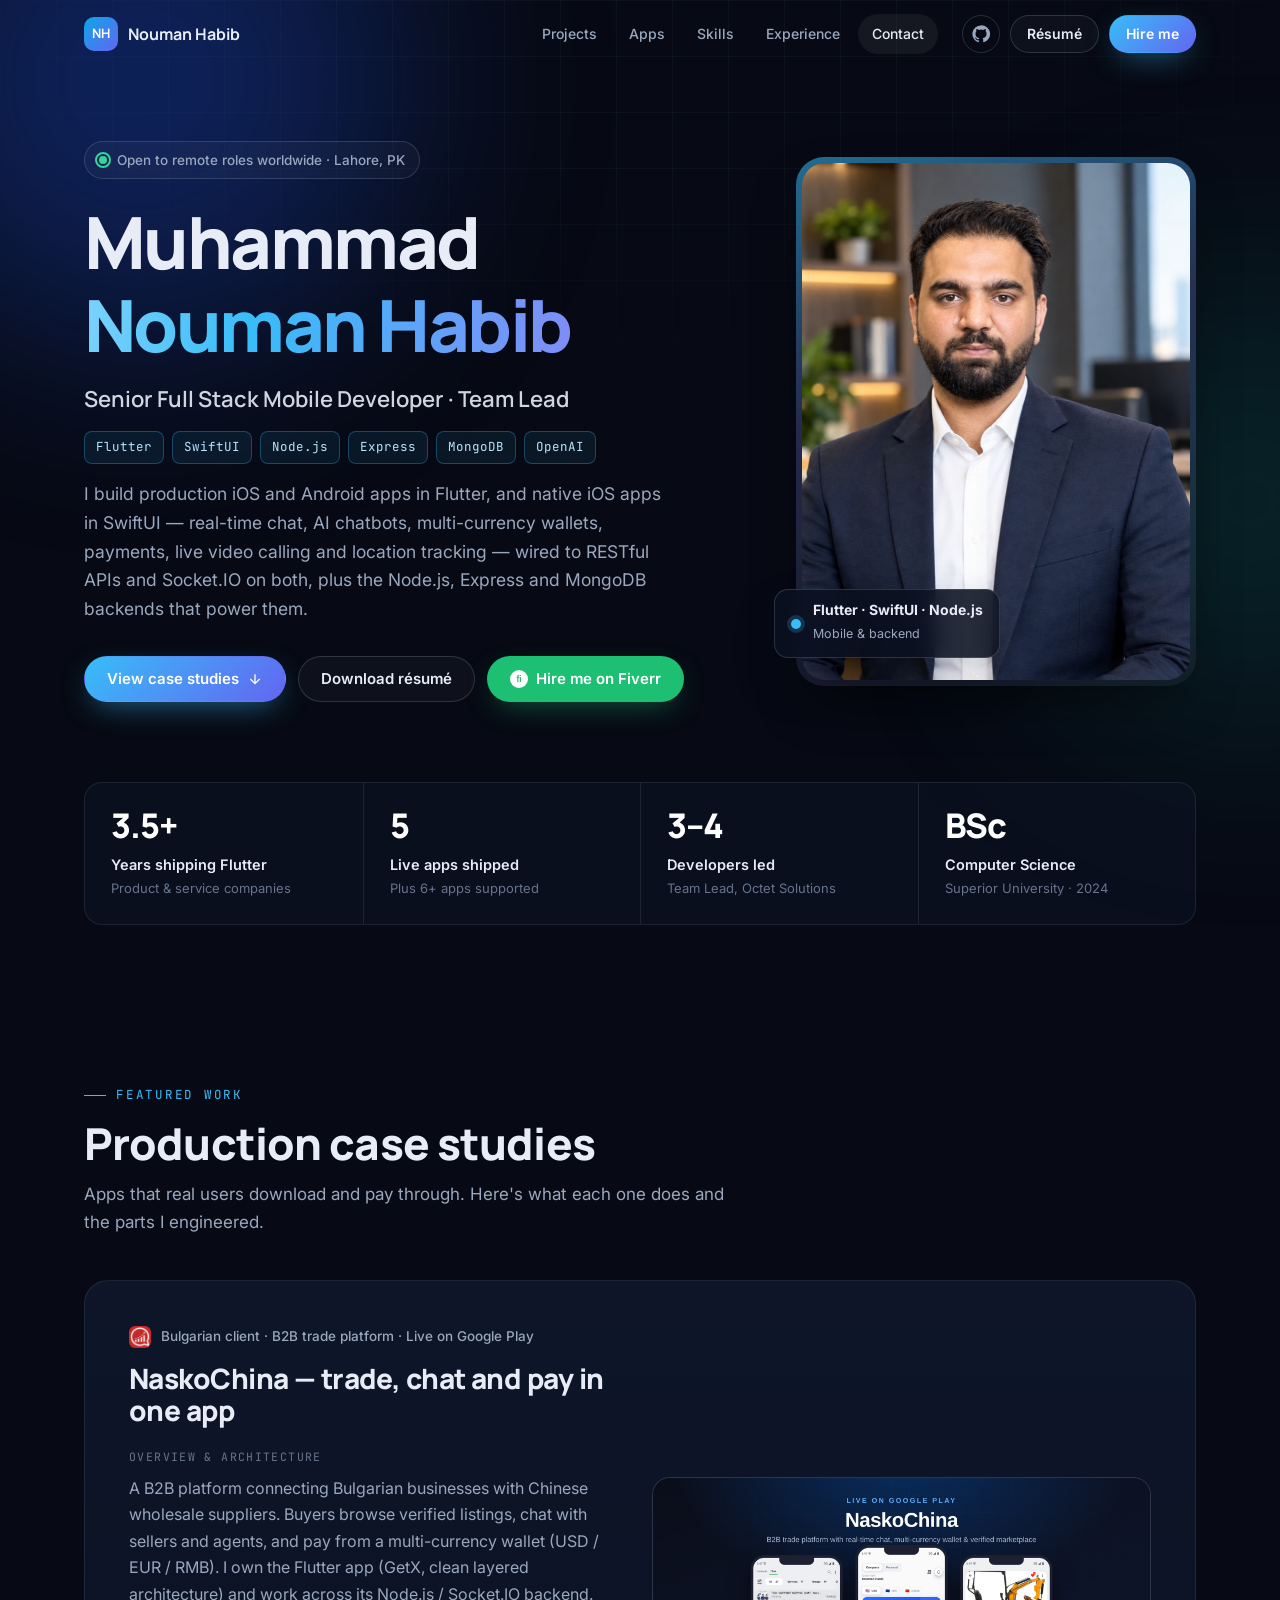
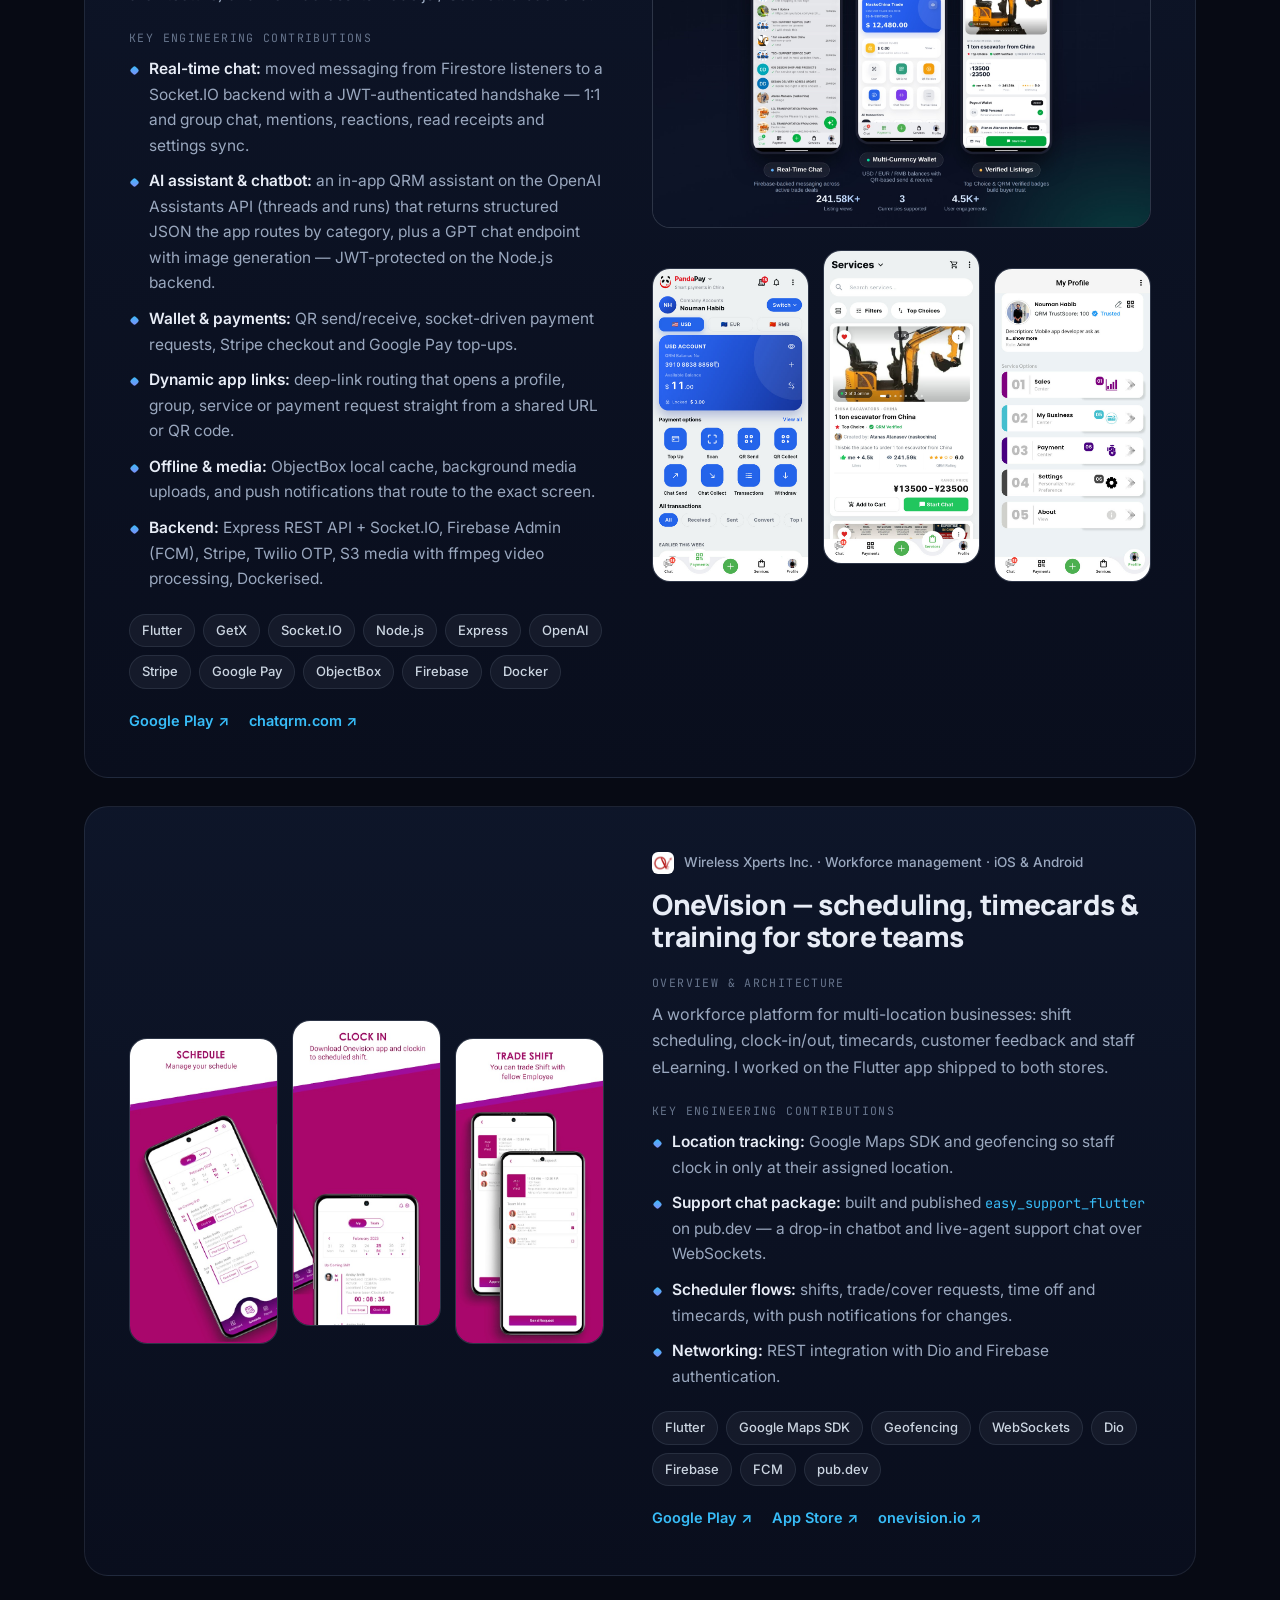
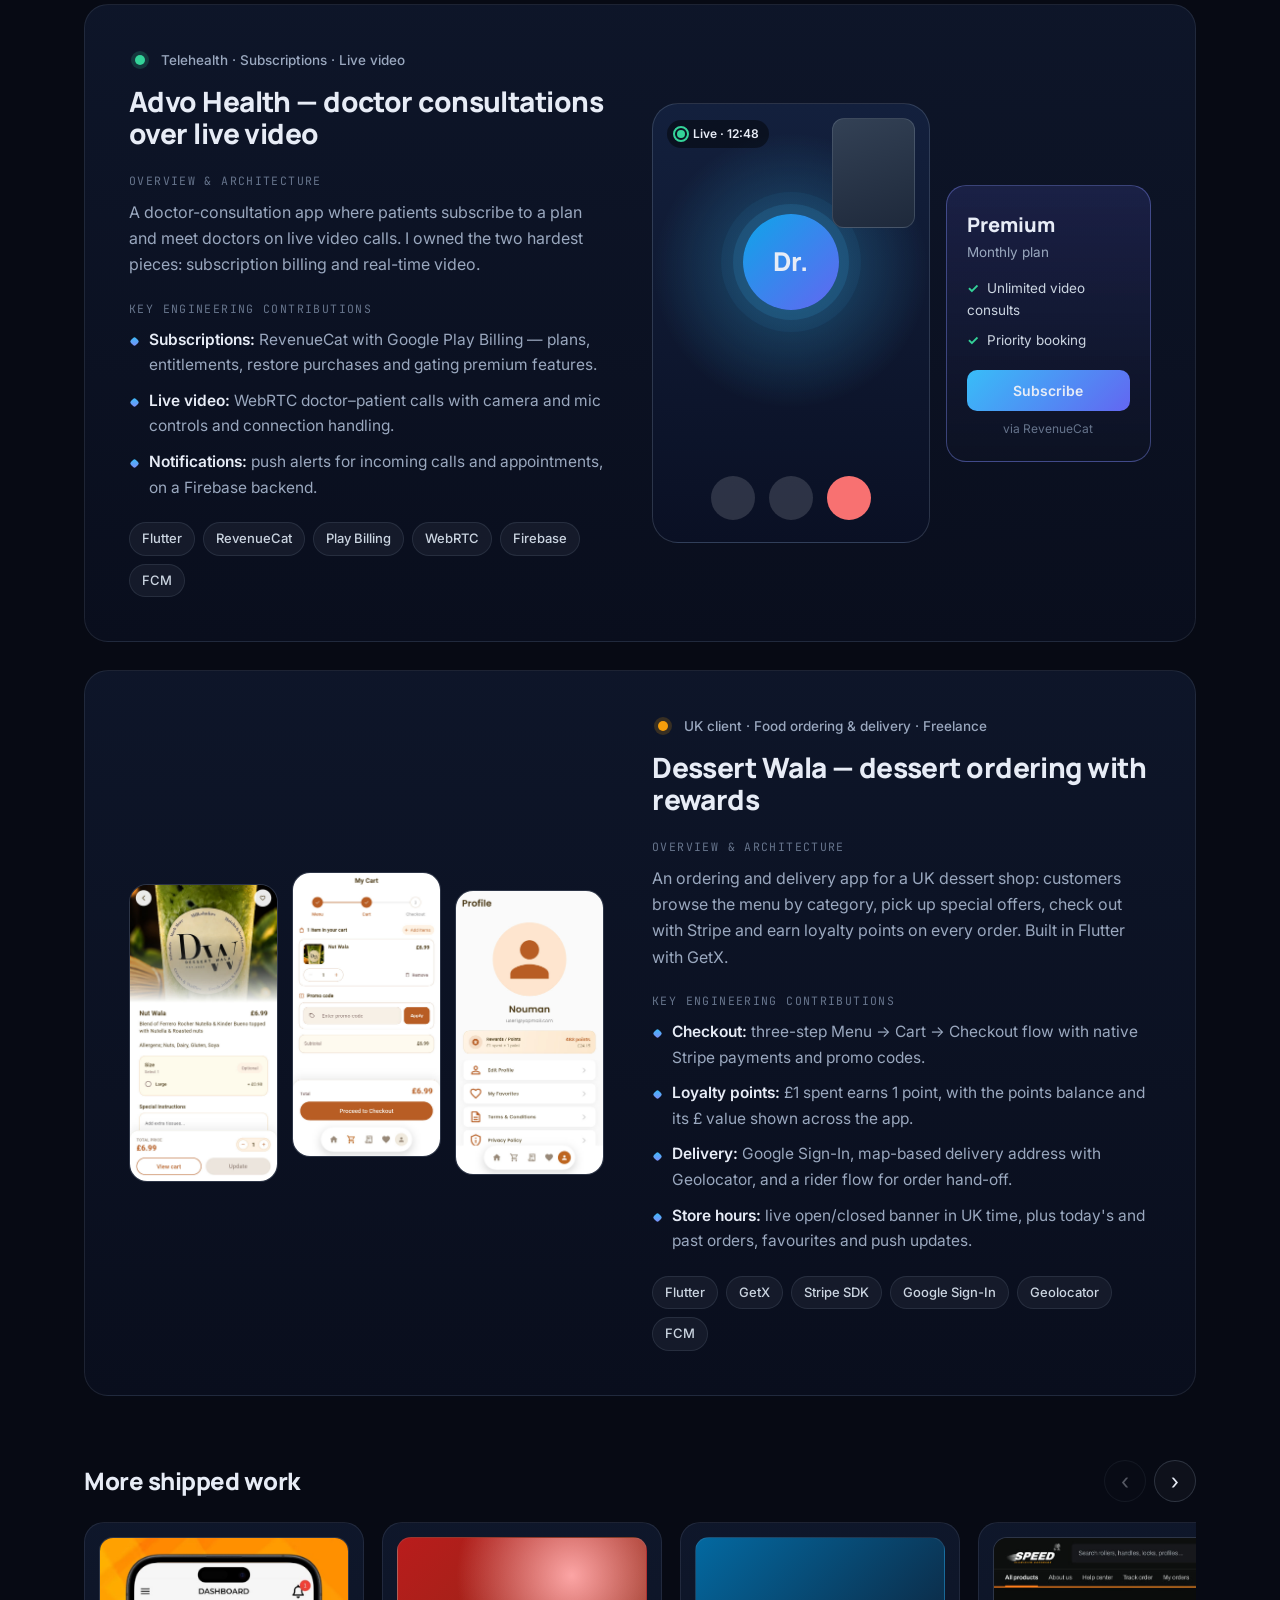
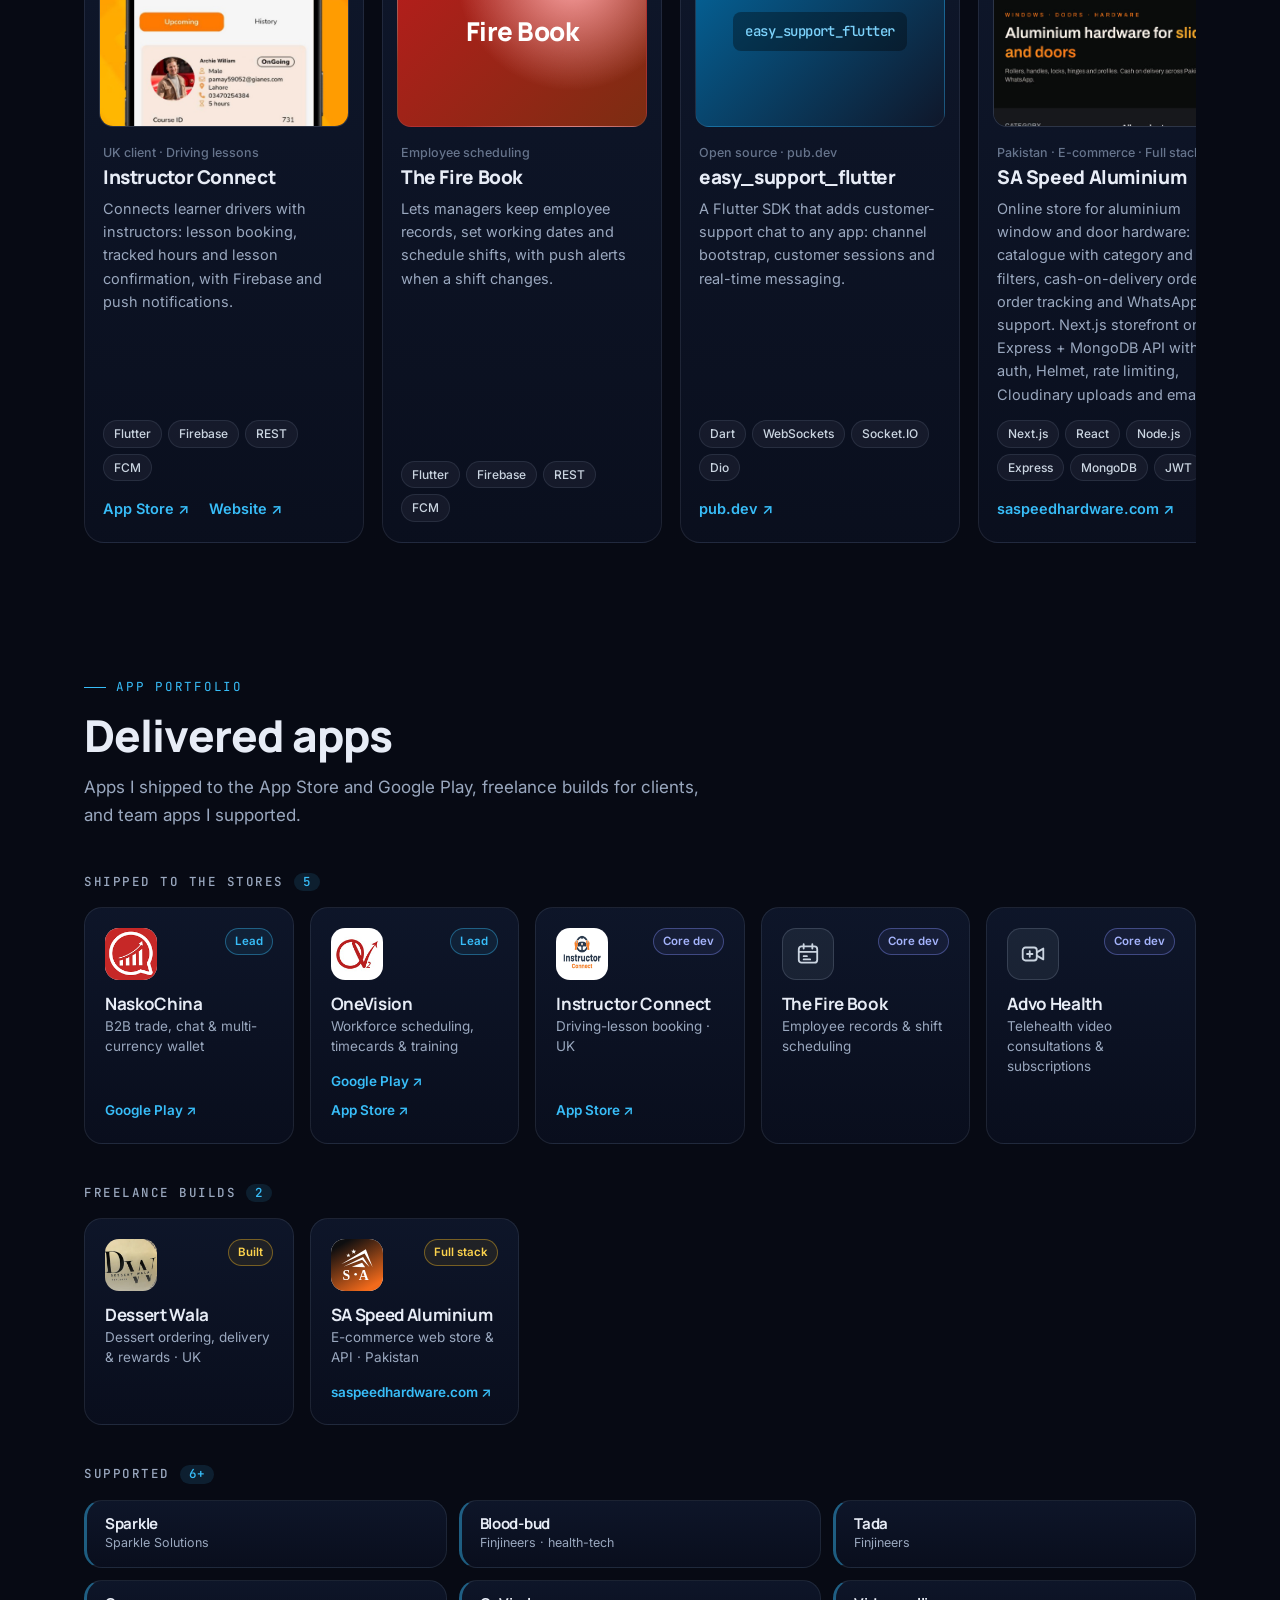
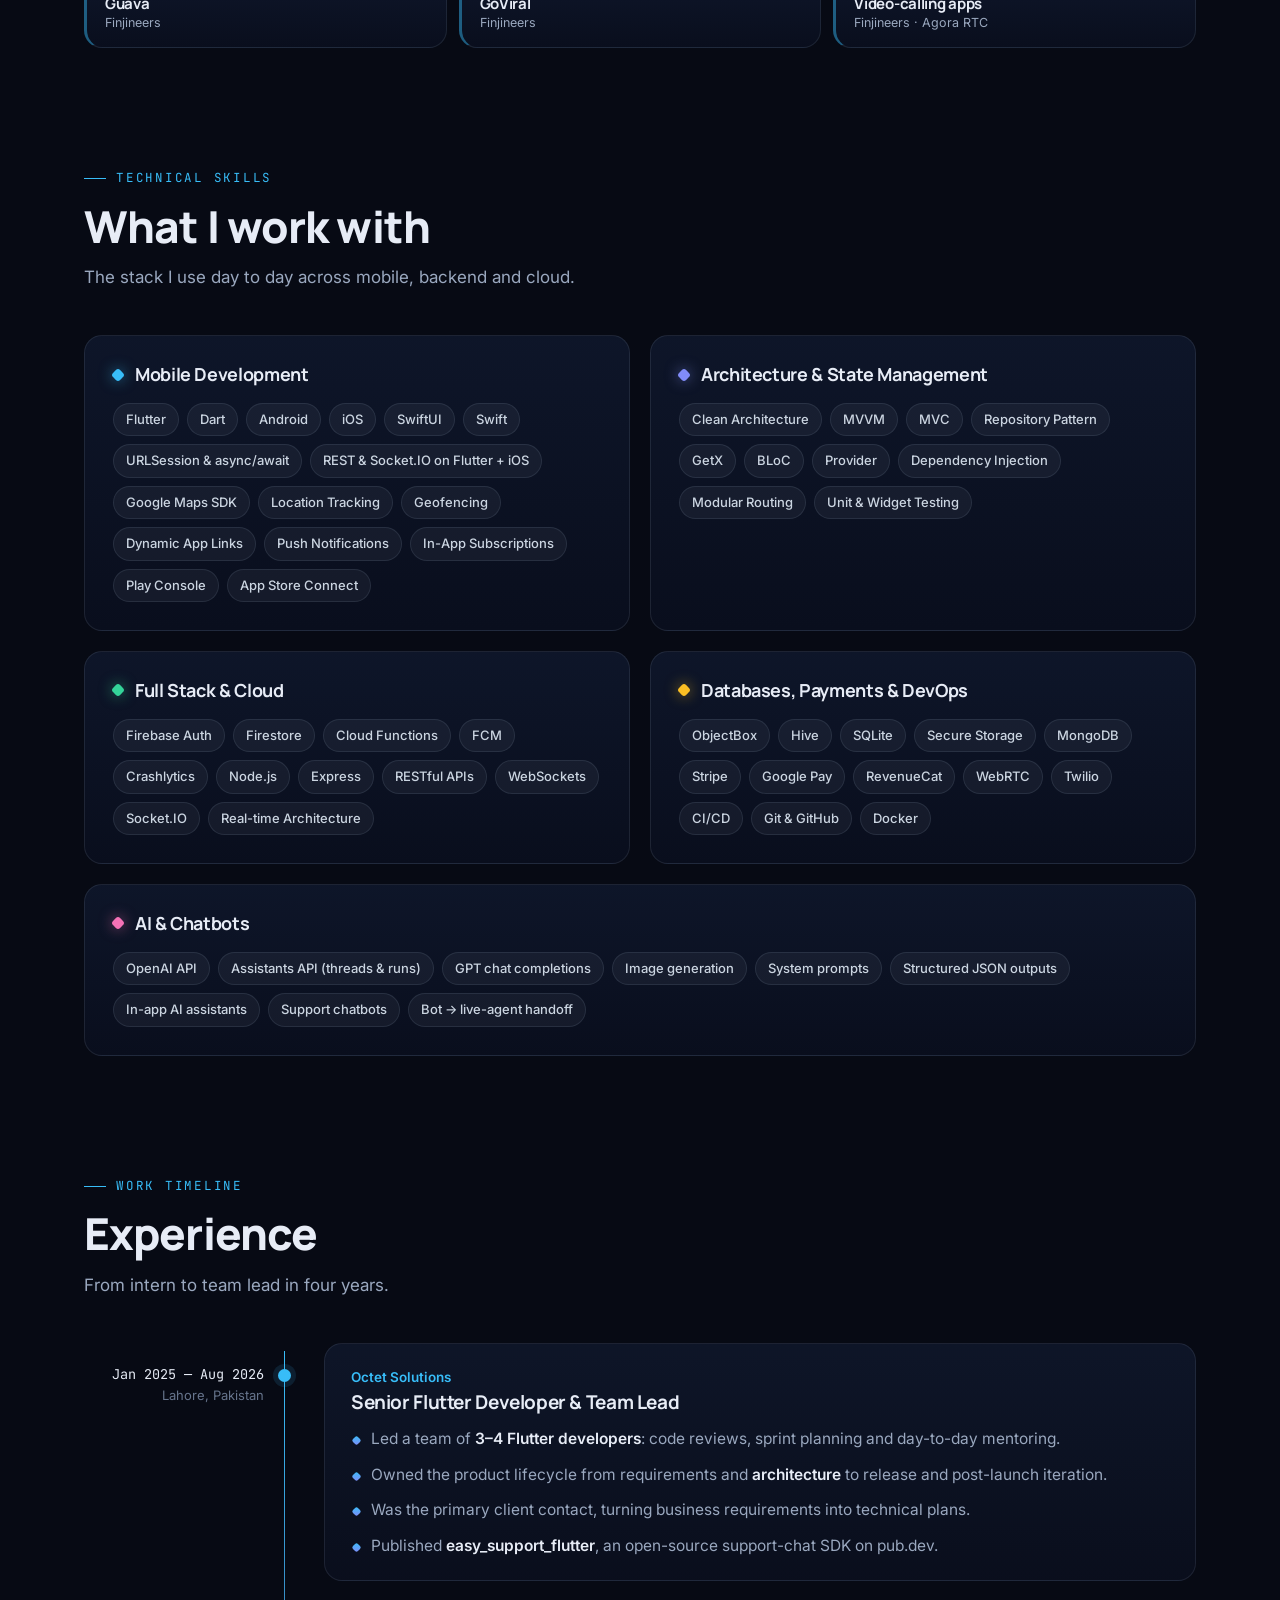
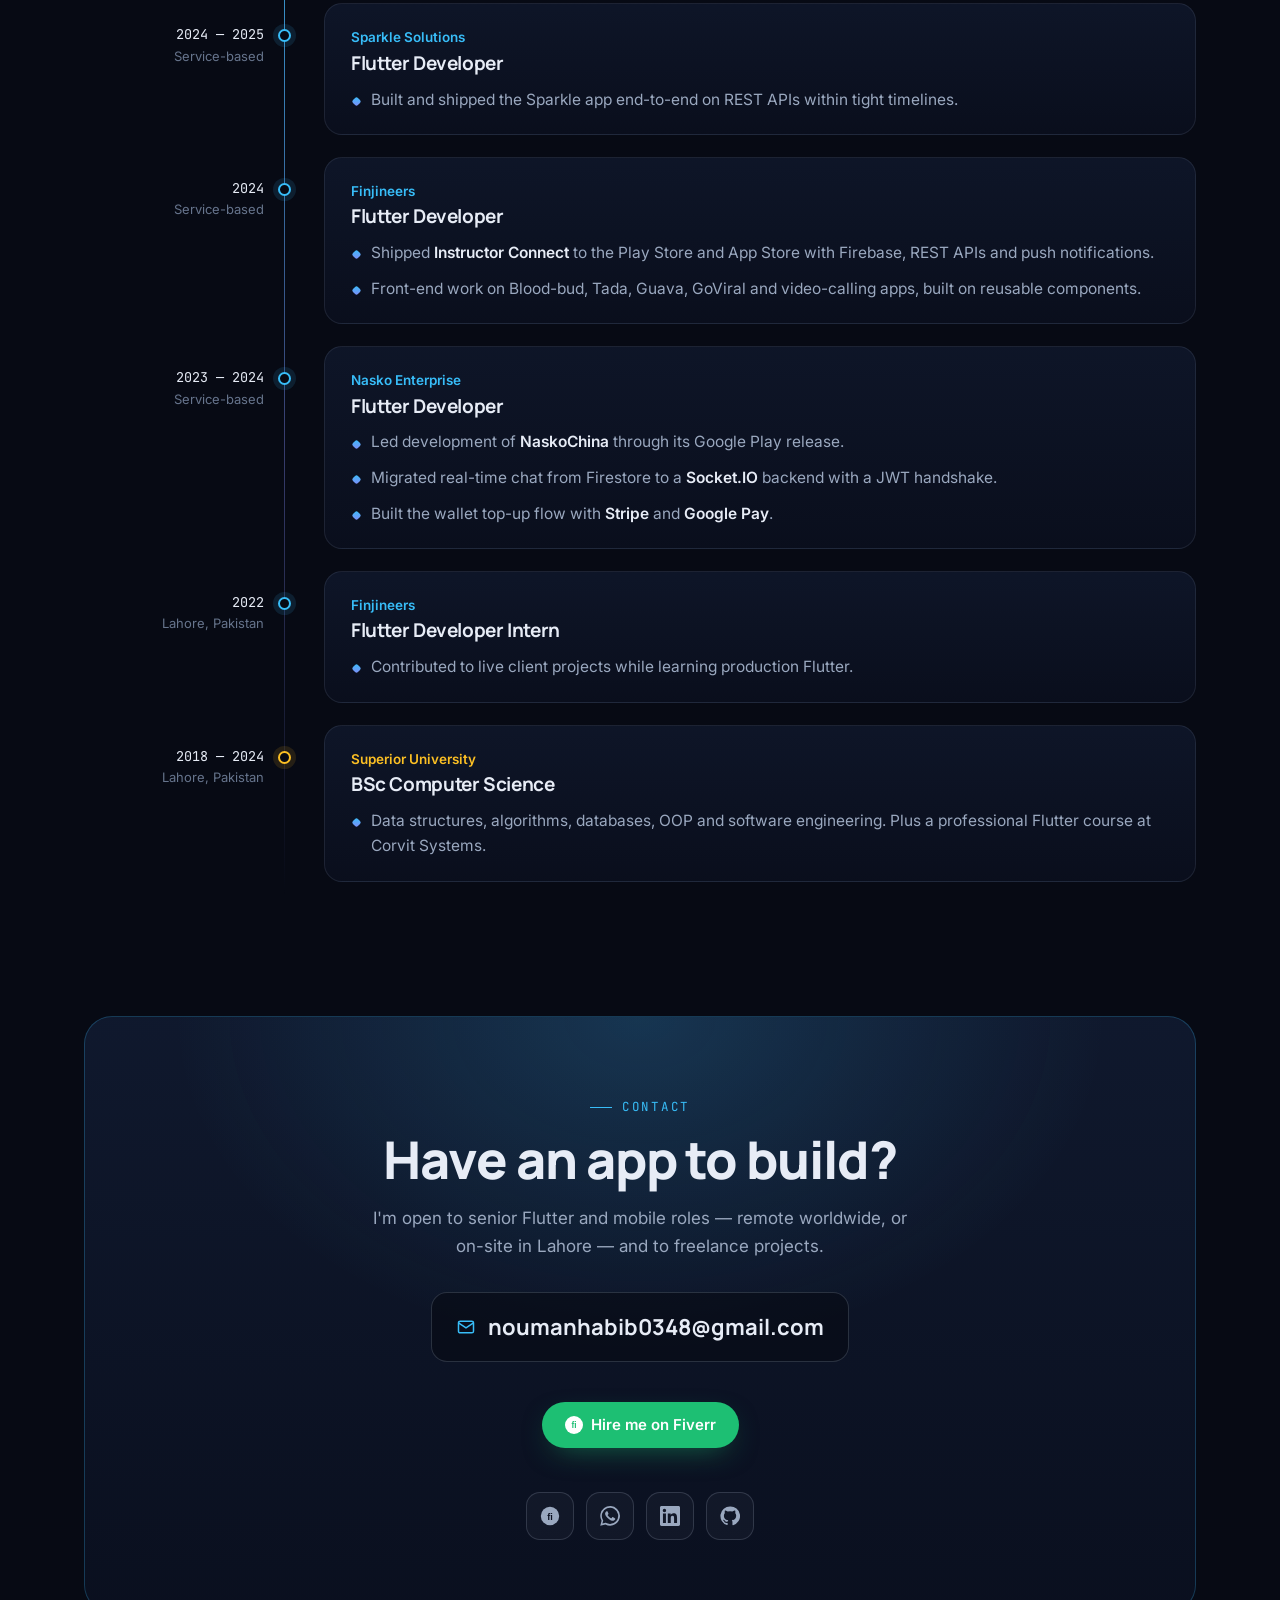
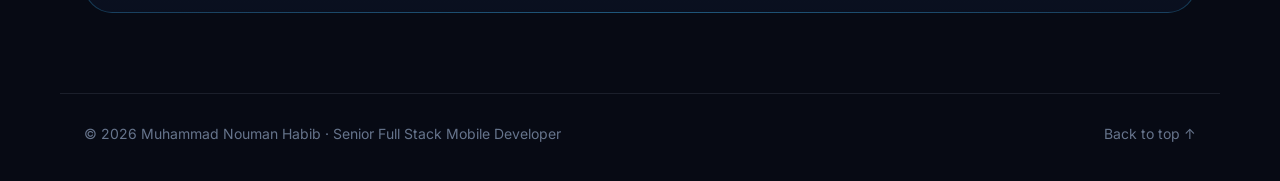
==== commit 327afdba: "Real app icons, Fiverr links, link-preview tags" ====
--- a/index.html
+++ b/index.html
@@ -6,8 +6,12 @@
   <title>Nouman Habib — Senior Full Stack Mobile Developer</title>
   <meta name="description" content="Muhammad Nouman Habib — Senior Full Stack Mobile Developer &amp; Team Lead. Flutter and native SwiftUI apps with REST, Socket.IO real-time chat, AI chatbots, payments and the Node.js / MongoDB backends behind them.">
   <meta property="og:title" content="Nouman Habib — Senior Full Stack Mobile Developer">
-  <meta property="og:description" content="Production Flutter apps for iOS & Android: real-time chat, payments, video calling and Node.js backends.">
-  <meta property="og:image" content="assets/img/naskochina_showcase.jpg">
+  <meta property="og:description" content="Senior Full Stack Mobile Developer: Flutter and SwiftUI apps for iOS &amp; Android, Node.js / MongoDB backends, real-time chat, payments and AI chatbots.">
+  <meta property="og:type" content="website">
+  <meta property="og:url" content="https://noumanhabib786.github.io/">
+  <meta property="og:image" content="https://noumanhabib786.github.io/assets/img/naskochina_showcase.jpg">
+  <meta name="twitter:card" content="summary_large_image">
+  <link rel="canonical" href="https://noumanhabib786.github.io/">
   <meta name="theme-color" content="#070a14">
   <link rel="icon" href="data:image/svg+xml,%3Csvg xmlns='http://www.w3.org/2000/svg' viewBox='0 0 64 64'%3E%3Crect width='64' height='64' rx='14' fill='%230b1020'/%3E%3Ctext x='50%25' y='56%25' text-anchor='middle' dominant-baseline='middle' font-family='Arial' font-weight='700' font-size='30' fill='%2338bdf8'%3ENH%3C/text%3E%3C/svg%3E">
   <link rel="preconnect" href="https://fonts.googleapis.com">
@@ -36,7 +40,7 @@
         <a class="icon-btn" href="https://github.com/NoumanHabib786" target="_blank" rel="noopener" aria-label="GitHub">
           <svg viewBox="0 0 24 24" width="18" height="18" fill="currentColor"><path d="M12 .5a11.5 11.5 0 0 0-3.64 22.41c.58.1.79-.25.79-.56v-2c-3.2.7-3.88-1.37-3.88-1.37-.53-1.33-1.28-1.69-1.28-1.69-1.05-.71.08-.7.08-.7 1.16.08 1.77 1.19 1.77 1.19 1.03 1.77 2.71 1.26 3.37.96.1-.75.4-1.26.73-1.55-2.56-.29-5.25-1.28-5.25-5.68 0-1.26.45-2.28 1.19-3.09-.12-.29-.52-1.46.11-3.05 0 0 .97-.31 3.17 1.18a11 11 0 0 1 5.77 0c2.2-1.49 3.17-1.18 3.17-1.18.63 1.59.23 2.76.11 3.05.74.81 1.19 1.83 1.19 3.09 0 4.41-2.7 5.38-5.26 5.67.41.36.78 1.06.78 2.14v3.17c0 .31.21.67.8.56A11.5 11.5 0 0 0 12 .5Z"/></svg>
         </a>
-        <a class="btn btn--ghost btn--sm hide-sm" href="resume/Nouman_Habib_Resume.pdf" target="_blank" rel="noopener">Résumé</a>
+        <a class="btn btn--ghost btn--sm hide-sm" href="resume/Nouman_Habib_Resume.pdf?v=2026-11-08" target="_blank" rel="noopener">Résumé</a>
         <a class="btn btn--primary btn--sm" href="mailto:noumanhabib0348@gmail.com?subject=Let%27s%20work%20together">Hire me</a>
         <button class="nav__toggle" aria-label="Open menu" aria-expanded="false"><span></span><span></span></button>
       </div>
@@ -47,7 +51,7 @@
       <a href="#skills">Skills</a>
       <a href="#experience">Experience</a>
       <a href="#contact">Contact</a>
-      <a href="resume/Nouman_Habib_Resume.pdf" target="_blank" rel="noopener">Download résumé</a>
+      <a href="resume/Nouman_Habib_Resume.pdf?v=2026-11-08" target="_blank" rel="noopener">Download résumé</a>
     </nav>
   </header>
 
@@ -64,7 +68,8 @@
           <a class="btn btn--primary" href="#projects">View case studies
             <svg viewBox="0 0 24 24" width="16" height="16" fill="none" stroke="currentColor" stroke-width="2"><path d="M12 5v14M5 12l7 7 7-7"/></svg>
           </a>
-          <a class="btn btn--ghost" href="resume/Nouman_Habib_Resume.pdf" target="_blank" rel="noopener">Download résumé</a>
+          <a class="btn btn--ghost" href="resume/Nouman_Habib_Resume.pdf?v=2026-11-08" target="_blank" rel="noopener">Download résumé</a>
+          <a class="btn btn--fiverr" href="https://www.fiverr.com/noumanhabib191" target="_blank" rel="noopener"><svg viewBox="0 0 24 24" width="18" height="18" aria-hidden="true"><circle cx="12" cy="12" r="12" fill="#1dbf73"/><text x="12" y="16.3" text-anchor="middle" font-family="Arial, sans-serif" font-weight="700" font-size="11" fill="#fff">fi</text></svg> Hire me on Fiverr</a>
         </div>
       </div>
       <div class="hero__photo reveal">
@@ -308,12 +313,12 @@
             <div class="app__links"><a class="link" href="https://apps.apple.com/gb/app/instructor-connect/id6478342769" target="_blank" rel="noopener">App Store ↗</a></div>
           </article>
           <article class="app reveal">
-            <div class="app__top"><span class="app__icon app__icon--mono" style="--c:#b91c1c" aria-hidden="true">FB</span><span class="app__role app__role--core">Core dev</span></div>
+            <div class="app__top"><span class="app__icon app__icon--glyph" aria-hidden="true"><svg viewBox="0 0 24 24" width="26" height="26" fill="none" stroke="currentColor" stroke-width="1.7" stroke-linecap="round" stroke-linejoin="round"><rect x="3.5" y="5" width="17" height="15" rx="2.5"/><path d="M3.5 10h17M8 3v4M16 3v4M8 14h3M8 17h6"/></svg></span><span class="app__role app__role--core">Core dev</span></div>
             <h4>The Fire Book</h4>
             <p>Employee records &amp; shift scheduling</p>
           </article>
           <article class="app reveal">
-            <div class="app__top"><span class="app__icon app__icon--mono" style="--c:#059669" aria-hidden="true">AH</span><span class="app__role app__role--core">Core dev</span></div>
+            <div class="app__top"><span class="app__icon app__icon--glyph" aria-hidden="true"><svg viewBox="0 0 24 24" width="26" height="26" fill="none" stroke="currentColor" stroke-width="1.7" stroke-linecap="round" stroke-linejoin="round"><rect x="2.5" y="6" width="13" height="12" rx="2.5"/><path d="m15.5 10.5 6-3.5v10l-6-3.5"/><path d="M9 9.5v5M6.5 12h5"/></svg></span><span class="app__role app__role--core">Core dev</span></div>
             <h4>Advo Health</h4>
             <p>Telehealth video consultations &amp; subscriptions</p>
           </article>
@@ -322,12 +327,12 @@
       <h3 class="apps__group">Freelance builds <span>2</span></h3>
       <div class="apps-grid">
           <article class="app reveal">
-            <div class="app__top"><span class="app__icon app__icon--mono" style="--c:#b45309" aria-hidden="true">DW</span><span class="app__role app__role--built">Built</span></div>
+            <div class="app__top"><img class="app__icon" src="assets/img/dw_icon.jpg" alt="" width="52" height="52" loading="lazy"><span class="app__role app__role--built">Built</span></div>
             <h4>Dessert Wala</h4>
             <p>Dessert ordering, delivery &amp; rewards · UK</p>
           </article>
           <article class="app reveal">
-            <div class="app__top"><span class="app__icon app__icon--mono" style="--c:#ea580c" aria-hidden="true">SA</span><span class="app__role app__role--built">Full stack</span></div>
+            <div class="app__top"><img class="app__icon" src="assets/img/sa_icon.svg" alt="" width="52" height="52" loading="lazy"><span class="app__role app__role--built">Full stack</span></div>
             <h4>SA Speed Aluminium</h4>
             <p>E-commerce web store &amp; API · Pakistan</p>
             <div class="app__links"><a class="link" href="https://saspeedhardware.com/" target="_blank" rel="noopener">saspeedhardware.com ↗</a></div>
@@ -337,27 +342,21 @@
       <h3 class="apps__group">Supported <span>6+</span></h3>
       <div class="apps-grid apps-grid--compact">
           <article class="app app--compact reveal">
-            <span class="app__icon app__icon--mono" style="--c:#7c3aed" aria-hidden="true">S</span>
             <div><h4>Sparkle</h4><p>Sparkle Solutions</p></div>
           </article>
           <article class="app app--compact reveal">
-            <span class="app__icon app__icon--mono" style="--c:#dc2626" aria-hidden="true">B</span>
             <div><h4>Blood-bud</h4><p>Finjineers · health-tech</p></div>
           </article>
           <article class="app app--compact reveal">
-            <span class="app__icon app__icon--mono" style="--c:#0891b2" aria-hidden="true">T</span>
             <div><h4>Tada</h4><p>Finjineers</p></div>
           </article>
           <article class="app app--compact reveal">
-            <span class="app__icon app__icon--mono" style="--c:#16a34a" aria-hidden="true">G</span>
             <div><h4>Guava</h4><p>Finjineers</p></div>
           </article>
           <article class="app app--compact reveal">
-            <span class="app__icon app__icon--mono" style="--c:#db2777" aria-hidden="true">GV</span>
             <div><h4>GoViral</h4><p>Finjineers</p></div>
           </article>
           <article class="app app--compact reveal">
-            <span class="app__icon app__icon--mono" style="--c:#2563eb" aria-hidden="true">V</span>
             <div><h4>Video-calling apps</h4><p>Finjineers · Agora RTC</p></div>
           </article>
       </div>
@@ -478,7 +477,11 @@
           noumanhabib0348@gmail.com
           <span class="email__hint">Click to copy</span>
         </button>
+        <div class="contact__actions"><a class="btn btn--fiverr" href="https://www.fiverr.com/noumanhabib191" target="_blank" rel="noopener"><svg viewBox="0 0 24 24" width="18" height="18" aria-hidden="true"><circle cx="12" cy="12" r="12" fill="#1dbf73"/><text x="12" y="16.3" text-anchor="middle" font-family="Arial, sans-serif" font-weight="700" font-size="11" fill="#fff">fi</text></svg> Hire me on Fiverr</a></div>
         <div class="socials">
+          <a href="https://www.fiverr.com/noumanhabib191" target="_blank" rel="noopener" aria-label="Fiverr" title="Fiverr">
+            <svg viewBox="0 0 24 24" width="20" height="20" aria-hidden="true"><circle cx="12" cy="12" r="11" fill="currentColor"/><text x="12" y="16.3" text-anchor="middle" font-family="Arial, sans-serif" font-weight="700" font-size="11" fill="#0b1020">fi</text></svg>
+          </a>
           <a href="https://wa.me/923486604774" target="_blank" rel="noopener" aria-label="WhatsApp" title="WhatsApp">
             <svg viewBox="0 0 24 24" width="20" height="20" fill="currentColor"><path d="M20.5 3.5A11.8 11.8 0 0 0 1.9 17.7L.3 23.7l6.2-1.6A11.8 11.8 0 0 0 24 12a11.7 11.7 0 0 0-3.5-8.5ZM12 21.6a9.8 9.8 0 0 1-5-1.4l-.4-.2-3.7 1 1-3.6-.2-.4A9.8 9.8 0 1 1 12 21.6Zm5.4-7.3c-.3-.2-1.8-.9-2-1-.3-.1-.5-.1-.7.1l-.9 1.2c-.2.2-.3.2-.6.1a8 8 0 0 1-4-3.5c-.3-.5.3-.5.9-1.6.1-.2 0-.4 0-.5l-.9-2.2c-.2-.6-.5-.5-.7-.5h-.6a1.1 1.1 0 0 0-.8.4 3.4 3.4 0 0 0-1 2.5 5.9 5.9 0 0 0 1.2 3.1 13.4 13.4 0 0 0 5.2 4.6c1.9.8 2.7.9 3.6.7a3.1 3.1 0 0 0 2-1.4 2.5 2.5 0 0 0 .2-1.4c-.1-.1-.3-.2-.6-.3Z"/></svg>
           </a>
--- a/styles.css
+++ b/styles.css
@@ -574,3 +574,17 @@
 /* AI skills card */
 .skill-card--wide { grid-column: 1 / -1; }
 .dot--pink { background: #f472b6; box-shadow: 0 0 14px rgba(244, 114, 182, .6); }
+
+/* Fiverr button */
+.btn--fiverr { background: #1dbf73; color: #fff; box-shadow: 0 10px 30px -12px rgba(29, 191, 115, 0.6); }
+.btn--fiverr:hover { background: #19a463; transform: translateY(-1px); }
+.btn--fiverr svg circle { fill: #fff; }
+.btn--fiverr svg text { fill: #1dbf73; }
+.contact__actions { display: flex; justify-content: center; margin-top: 40px; }
+
+/* App icons without a real logo: neutral category symbol */
+.app__icon--glyph {
+  display: grid; place-items: center; background: rgba(148, 163, 184, 0.1);
+  border: 1px solid var(--line-2); color: #cbd5e1;
+}
+.app--compact { padding-left: 18px; border-left: 3px solid rgba(56, 189, 248, 0.45); }
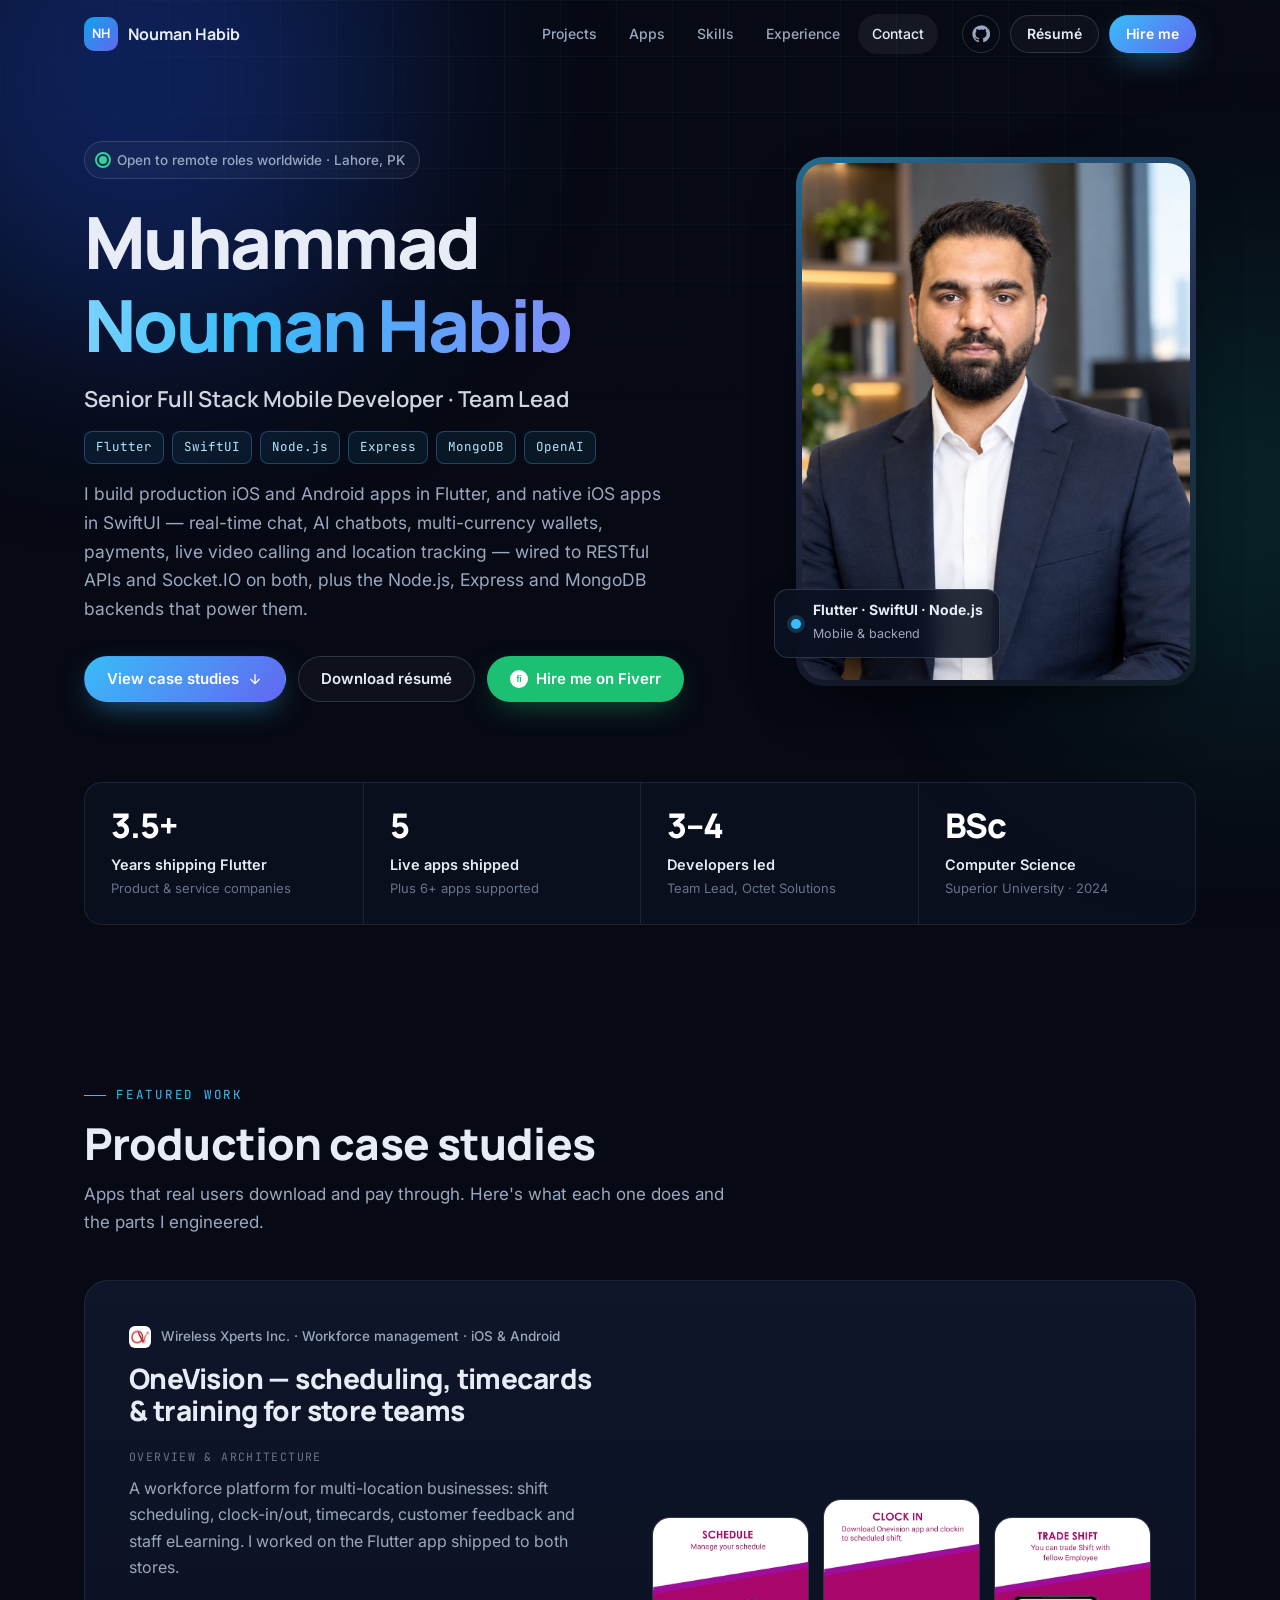
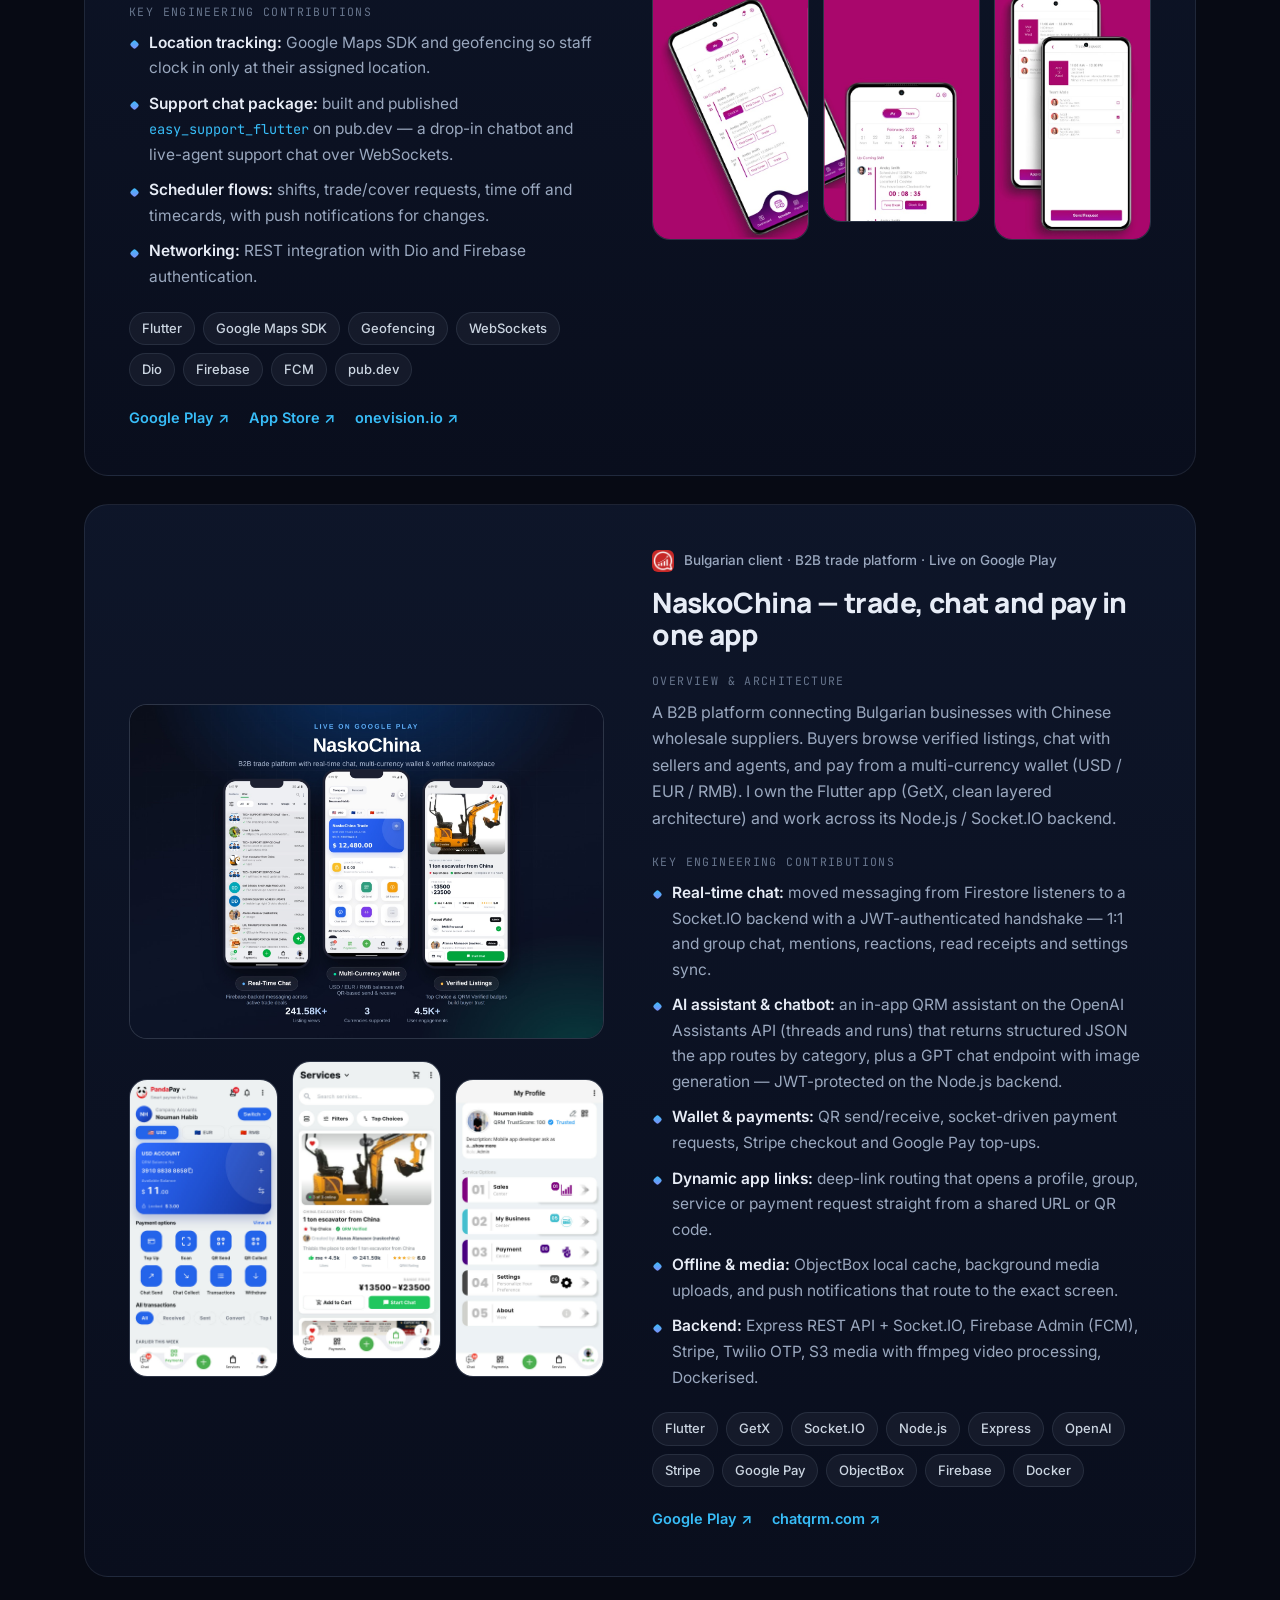
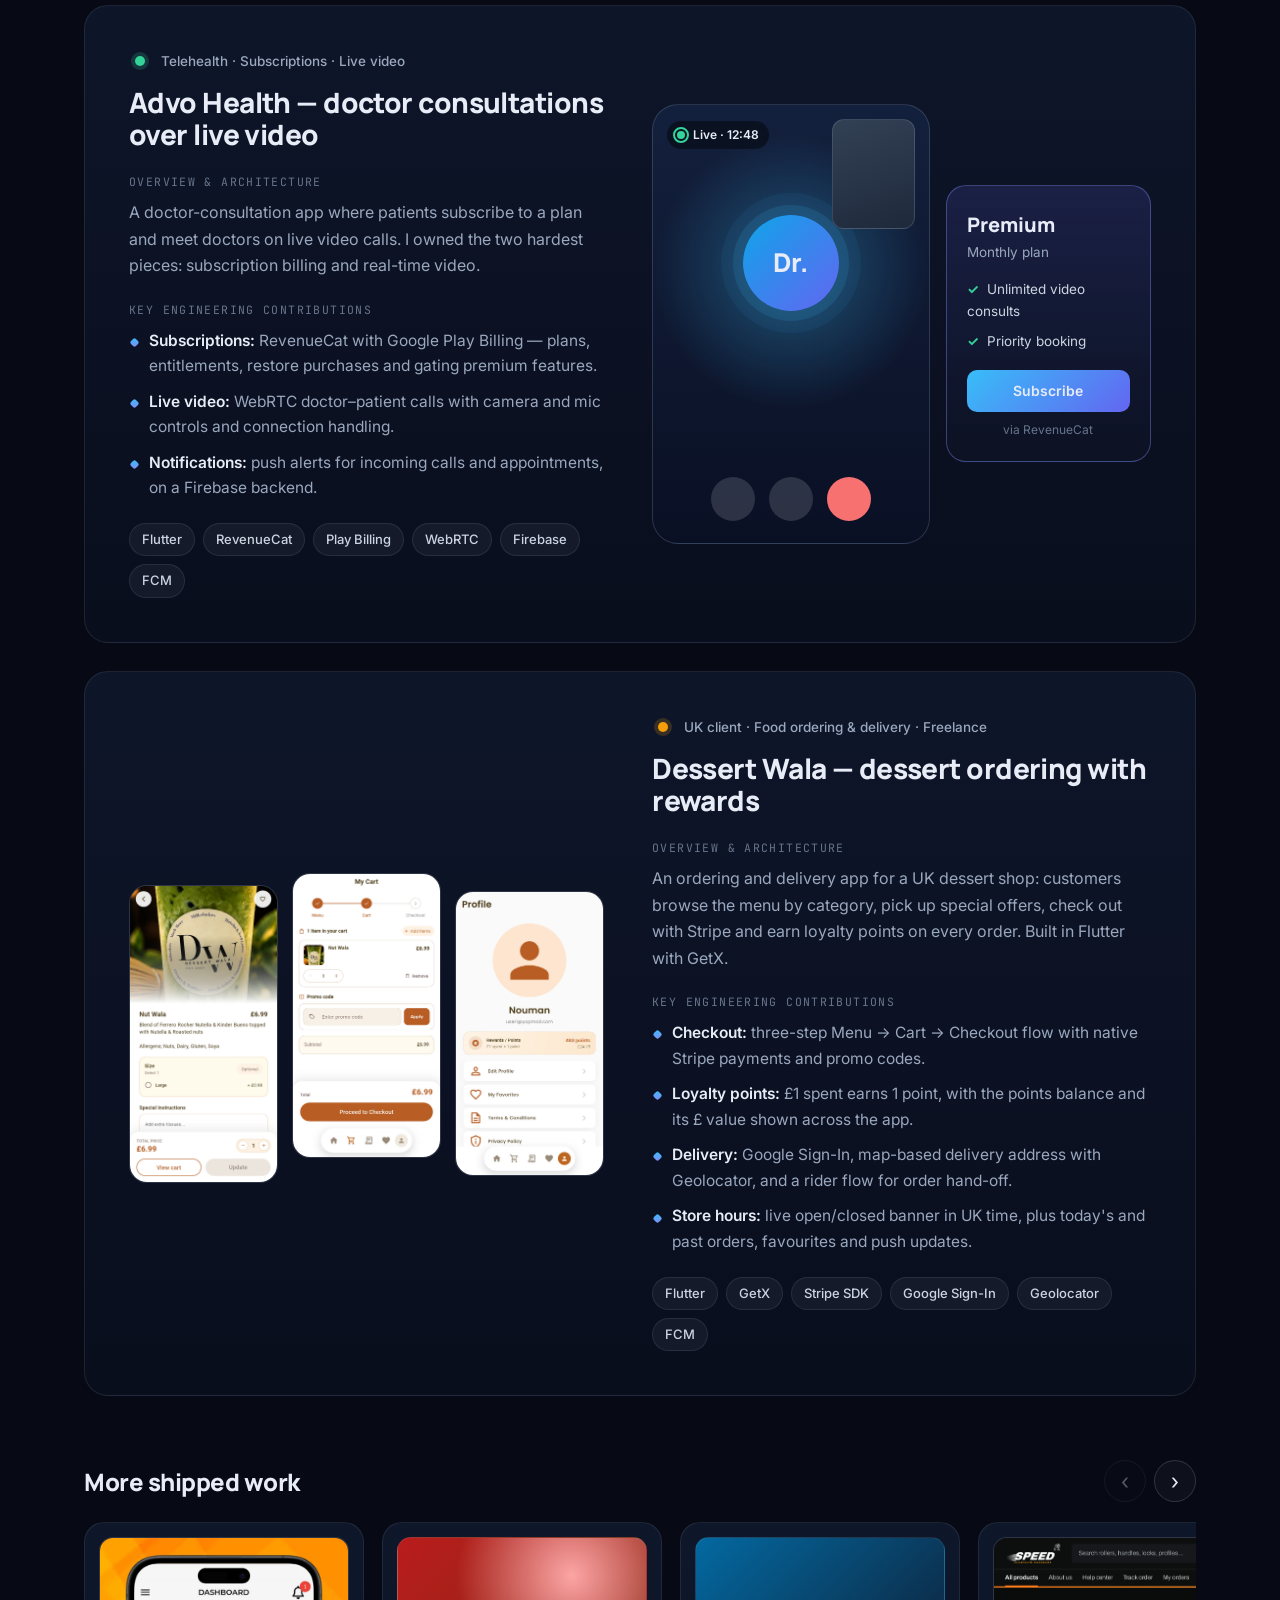
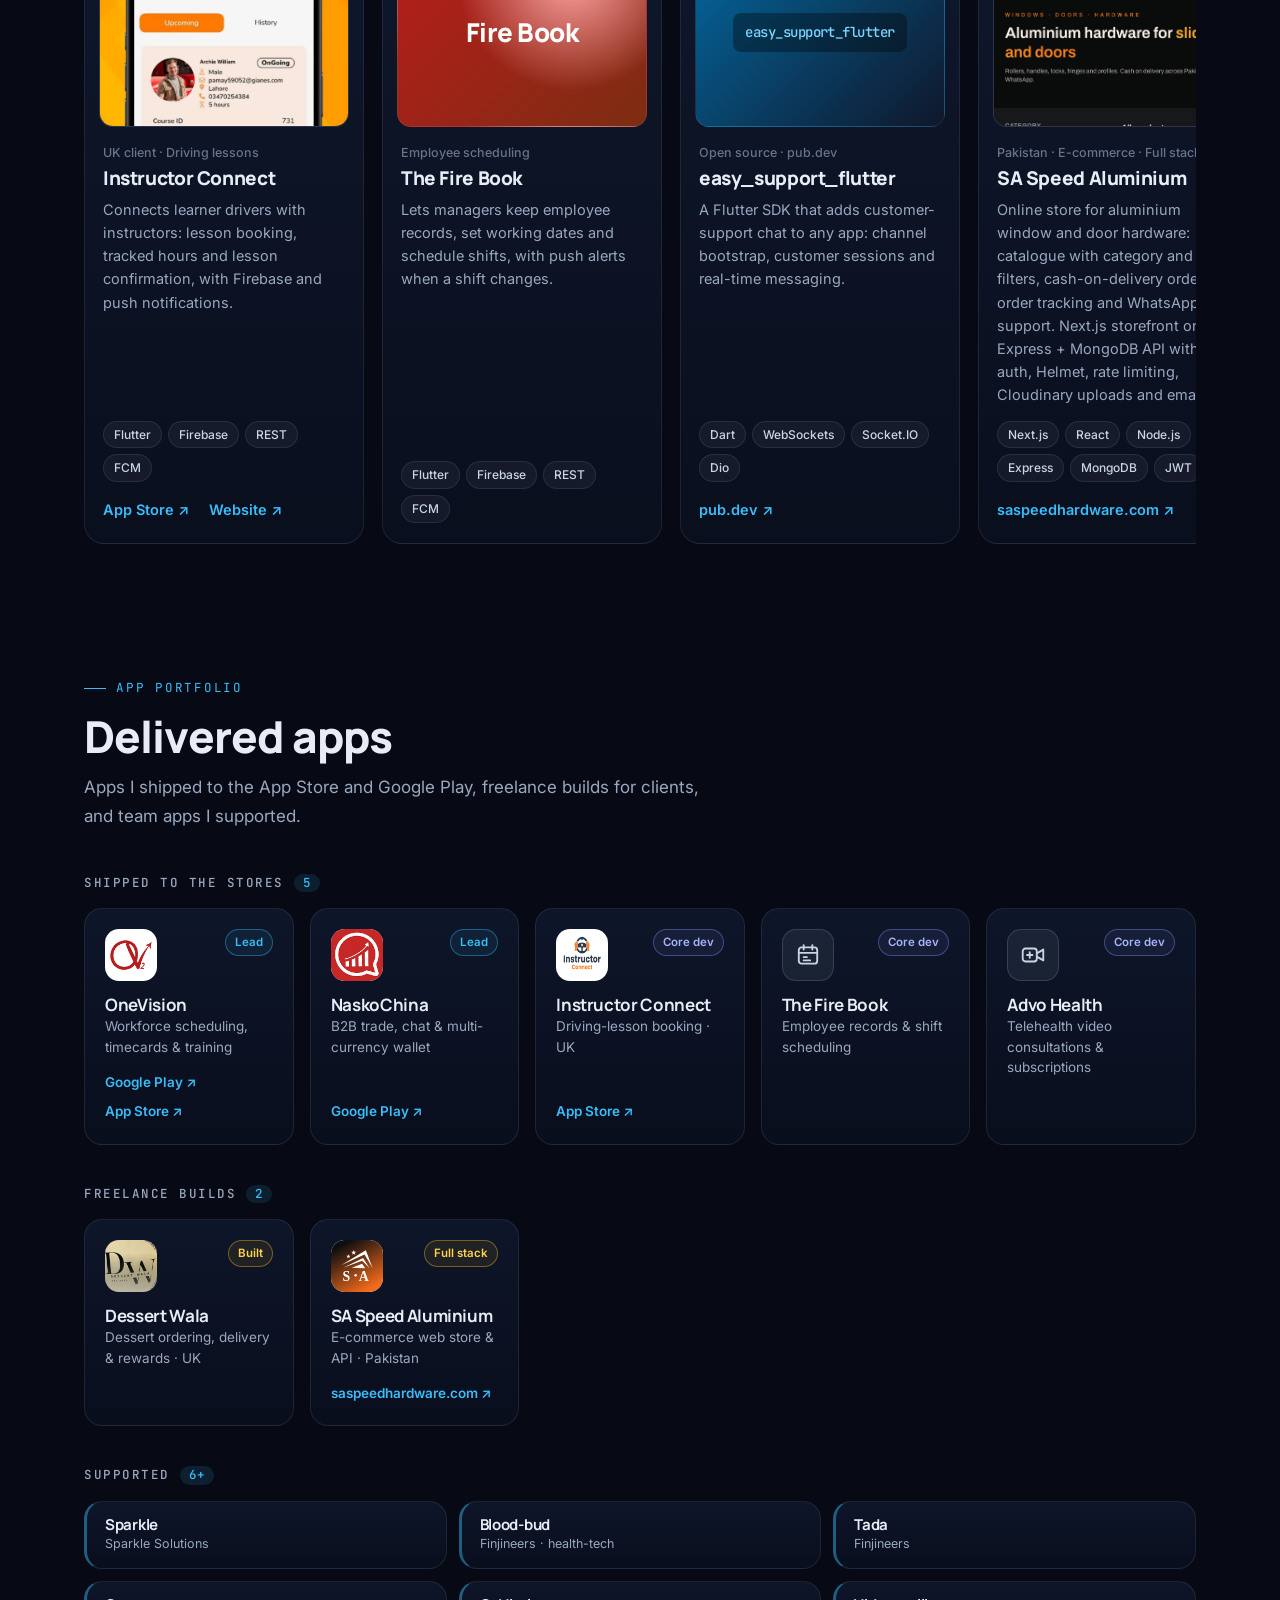
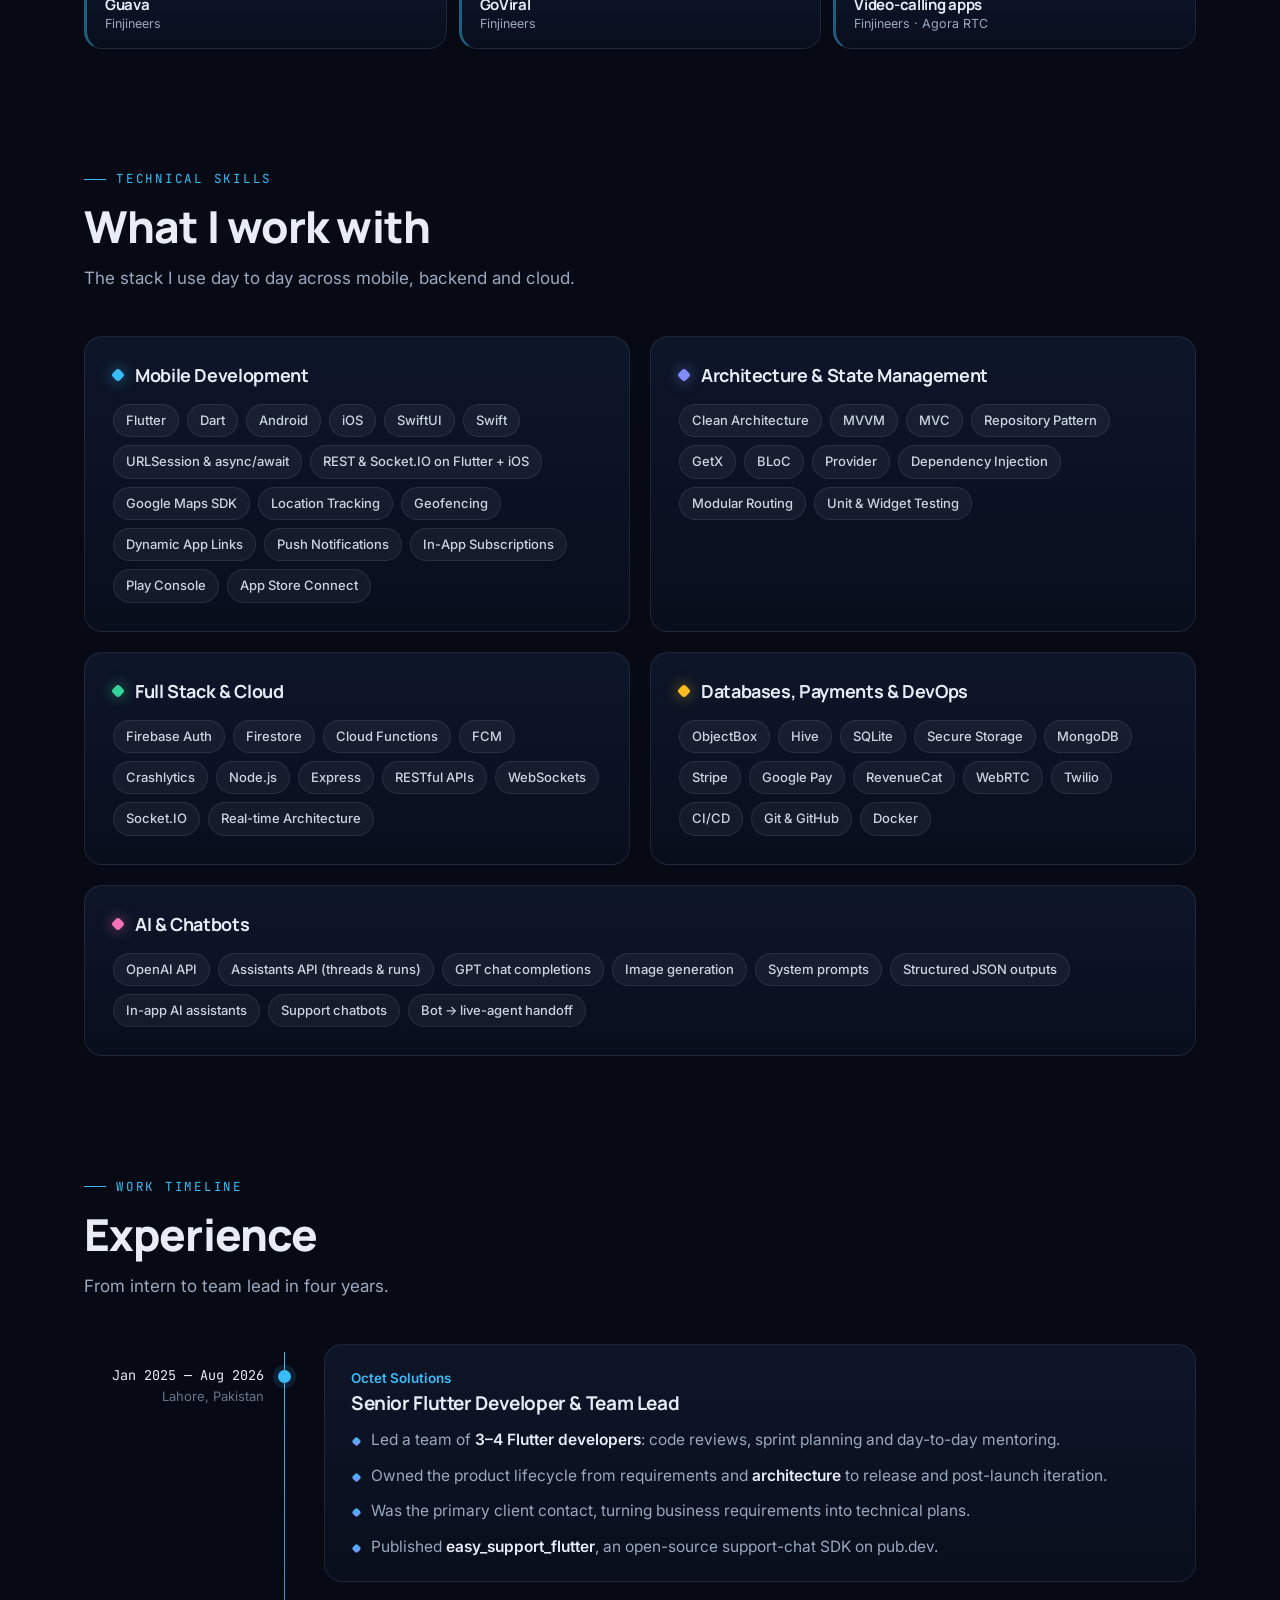
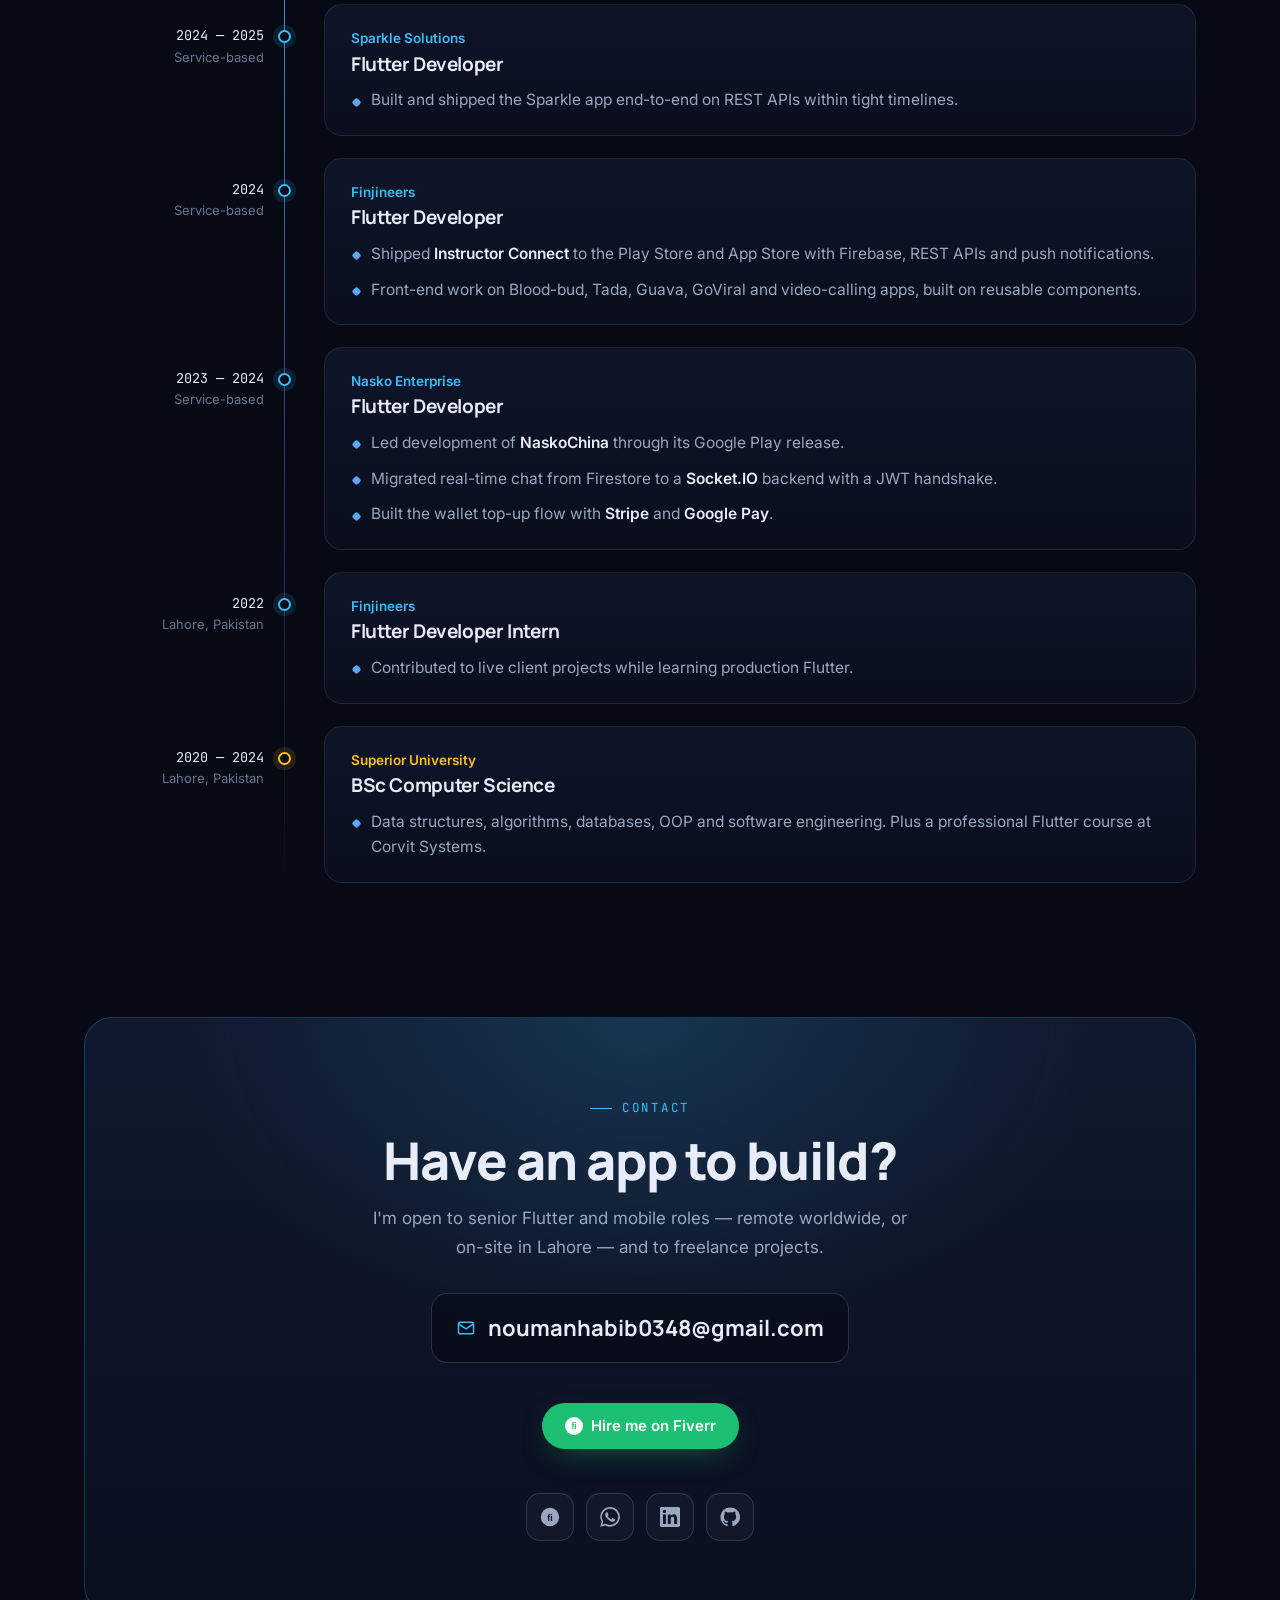
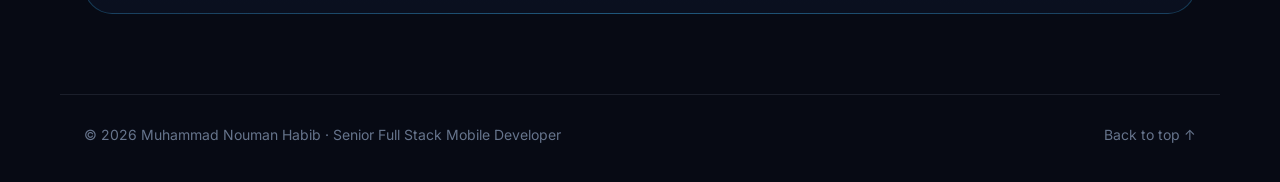
==== commit 0a2145cc: "Nasko Enterprise second in resume" ====
--- a/index.html
+++ b/index.html
@@ -40,7 +40,7 @@
         <a class="icon-btn" href="https://github.com/NoumanHabib786" target="_blank" rel="noopener" aria-label="GitHub">
           <svg viewBox="0 0 24 24" width="18" height="18" fill="currentColor"><path d="M12 .5a11.5 11.5 0 0 0-3.64 22.41c.58.1.79-.25.79-.56v-2c-3.2.7-3.88-1.37-3.88-1.37-.53-1.33-1.28-1.69-1.28-1.69-1.05-.71.08-.7.08-.7 1.16.08 1.77 1.19 1.77 1.19 1.03 1.77 2.71 1.26 3.37.96.1-.75.4-1.26.73-1.55-2.56-.29-5.25-1.28-5.25-5.68 0-1.26.45-2.28 1.19-3.09-.12-.29-.52-1.46.11-3.05 0 0 .97-.31 3.17 1.18a11 11 0 0 1 5.77 0c2.2-1.49 3.17-1.18 3.17-1.18.63 1.59.23 2.76.11 3.05.74.81 1.19 1.83 1.19 3.09 0 4.41-2.7 5.38-5.26 5.67.41.36.78 1.06.78 2.14v3.17c0 .31.21.67.8.56A11.5 11.5 0 0 0 12 .5Z"/></svg>
         </a>
-        <a class="btn btn--ghost btn--sm hide-sm" href="resume/Nouman_Habib_Resume.pdf?v=2026-11-08" target="_blank" rel="noopener">Résumé</a>
+        <a class="btn btn--ghost btn--sm hide-sm" href="resume/Nouman_Habib_Resume.pdf?v=2026-11-13b" target="_blank" rel="noopener">Résumé</a>
         <a class="btn btn--primary btn--sm" href="mailto:noumanhabib0348@gmail.com?subject=Let%27s%20work%20together">Hire me</a>
         <button class="nav__toggle" aria-label="Open menu" aria-expanded="false"><span></span><span></span></button>
       </div>
@@ -51,7 +51,7 @@
       <a href="#skills">Skills</a>
       <a href="#experience">Experience</a>
       <a href="#contact">Contact</a>
-      <a href="resume/Nouman_Habib_Resume.pdf?v=2026-11-08" target="_blank" rel="noopener">Download résumé</a>
+      <a href="resume/Nouman_Habib_Resume.pdf?v=2026-11-13b" target="_blank" rel="noopener">Download résumé</a>
     </nav>
   </header>
 
@@ -68,7 +68,7 @@
           <a class="btn btn--primary" href="#projects">View case studies
             <svg viewBox="0 0 24 24" width="16" height="16" fill="none" stroke="currentColor" stroke-width="2"><path d="M12 5v14M5 12l7 7 7-7"/></svg>
           </a>
-          <a class="btn btn--ghost" href="resume/Nouman_Habib_Resume.pdf?v=2026-11-08" target="_blank" rel="noopener">Download résumé</a>
+          <a class="btn btn--ghost" href="resume/Nouman_Habib_Resume.pdf?v=2026-11-13b" target="_blank" rel="noopener">Download résumé</a>
           <a class="btn btn--fiverr" href="https://www.fiverr.com/noumanhabib191" target="_blank" rel="noopener"><svg viewBox="0 0 24 24" width="18" height="18" aria-hidden="true"><circle cx="12" cy="12" r="12" fill="#1dbf73"/><text x="12" y="16.3" text-anchor="middle" font-family="Arial, sans-serif" font-weight="700" font-size="11" fill="#fff">fi</text></svg> Hire me on Fiverr</a>
         </div>
       </div>
@@ -98,8 +98,40 @@
         <p class="section__intro">Apps that real users download and pay through. Here's what each one does and the parts I engineered.</p>
       </header>
 
+      <!-- OneVision -->
+      <article class="case reveal">
+        <div class="case__body">
+          <p class="case__tag"><img src="assets/img/ov_icon.png" alt="" width="22" height="22"> Wireless Xperts Inc. · Workforce management · iOS &amp; Android</p>
+          <h3>OneVision — scheduling, timecards &amp; training for store teams</h3>
+          <p class="label">Overview &amp; architecture</p>
+          <p>A workforce platform for multi-location businesses: shift scheduling, clock-in/out, timecards, customer feedback and staff eLearning. I worked on the Flutter app shipped to both stores.</p>
+          <p class="label">Key engineering contributions</p>
+          <ul class="bullets">
+            <li><strong>Location tracking:</strong> Google Maps SDK and geofencing so staff clock in only at their assigned location.</li>
+            <li><strong>Support chat package:</strong> built and published <a href="https://pub.dev/packages/easy_support_flutter" target="_blank" rel="noopener"><code>easy_support_flutter</code></a> on pub.dev — a drop-in chatbot and live-agent support chat over WebSockets.</li>
+            <li><strong>Scheduler flows:</strong> shifts, trade/cover requests, time off and timecards, with push notifications for changes.</li>
+            <li><strong>Networking:</strong> REST integration with Dio and Firebase authentication.</li>
+          </ul>
+          <ul class="chips">
+            <li>Flutter</li><li>Google Maps SDK</li><li>Geofencing</li><li>WebSockets</li><li>Dio</li><li>Firebase</li><li>FCM</li><li>pub.dev</li>
+          </ul>
+          <div class="links">
+            <a class="link" href="https://play.google.com/store/apps/details?id=onevision.io.ui" target="_blank" rel="noopener">Google Play <span aria-hidden="true">↗</span></a>
+            <a class="link" href="https://apps.apple.com/us/app/onevision/id1583380071" target="_blank" rel="noopener">App Store <span aria-hidden="true">↗</span></a>
+            <a class="link" href="https://onevision.io/" target="_blank" rel="noopener">onevision.io <span aria-hidden="true">↗</span></a>
+          </div>
+        </div>
+        <div class="case__media">
+          <div class="phones">
+            <button class="shot" data-full="assets/img/ov_1.jpg" aria-label="Enlarge OneVision schedule screen"><img src="assets/img/ov_1.jpg" alt="OneVision schedule screen" loading="lazy" width="435" height="900"></button>
+            <button class="shot" data-full="assets/img/ov_2.jpg" aria-label="Enlarge OneVision screen 2"><img src="assets/img/ov_2.jpg" alt="OneVision app screen" loading="lazy" width="435" height="900"></button>
+            <button class="shot" data-full="assets/img/ov_3.jpg" aria-label="Enlarge OneVision screen 3"><img src="assets/img/ov_3.jpg" alt="OneVision app screen" loading="lazy" width="435" height="900"></button>
+          </div>
+        </div>
+      </article>
+
       <!-- NaskoChina -->
-      <article class="case reveal">
+      <article class="case case--flip reveal">
         <div class="case__body">
           <p class="case__tag"><img src="assets/img/nc_icon.png" alt="" width="22" height="22"> Bulgarian client · B2B trade platform · Live on Google Play</p>
           <h3>NaskoChina — trade, chat and pay in one app</h3>
@@ -130,38 +162,6 @@
             <button class="shot" data-full="assets/img/nc_1.jpg" aria-label="Enlarge NaskoChina wallet screen"><img src="assets/img/nc_1.jpg" alt="NaskoChina wallet: USD / EUR / RMB accounts, top up, QR send and collect" loading="lazy" width="600" height="1208"></button>
             <button class="shot" data-full="assets/img/nc_2.jpg" aria-label="Enlarge NaskoChina services screen"><img src="assets/img/nc_2.jpg" alt="NaskoChina services marketplace with a verified listing" loading="lazy" width="600" height="1208"></button>
             <button class="shot" data-full="assets/img/nc_3.jpg" aria-label="Enlarge NaskoChina profile screen"><img src="assets/img/nc_3.jpg" alt="NaskoChina profile with trust score and service centres" loading="lazy" width="600" height="1208"></button>
-          </div>
-        </div>
-      </article>
-
-      <!-- OneVision -->
-      <article class="case case--flip reveal">
-        <div class="case__body">
-          <p class="case__tag"><img src="assets/img/ov_icon.png" alt="" width="22" height="22"> Wireless Xperts Inc. · Workforce management · iOS &amp; Android</p>
-          <h3>OneVision — scheduling, timecards &amp; training for store teams</h3>
-          <p class="label">Overview &amp; architecture</p>
-          <p>A workforce platform for multi-location businesses: shift scheduling, clock-in/out, timecards, customer feedback and staff eLearning. I worked on the Flutter app shipped to both stores.</p>
-          <p class="label">Key engineering contributions</p>
-          <ul class="bullets">
-            <li><strong>Location tracking:</strong> Google Maps SDK and geofencing so staff clock in only at their assigned location.</li>
-            <li><strong>Support chat package:</strong> built and published <a href="https://pub.dev/packages/easy_support_flutter" target="_blank" rel="noopener"><code>easy_support_flutter</code></a> on pub.dev — a drop-in chatbot and live-agent support chat over WebSockets.</li>
-            <li><strong>Scheduler flows:</strong> shifts, trade/cover requests, time off and timecards, with push notifications for changes.</li>
-            <li><strong>Networking:</strong> REST integration with Dio and Firebase authentication.</li>
-          </ul>
-          <ul class="chips">
-            <li>Flutter</li><li>Google Maps SDK</li><li>Geofencing</li><li>WebSockets</li><li>Dio</li><li>Firebase</li><li>FCM</li><li>pub.dev</li>
-          </ul>
-          <div class="links">
-            <a class="link" href="https://play.google.com/store/apps/details?id=onevision.io.ui" target="_blank" rel="noopener">Google Play <span aria-hidden="true">↗</span></a>
-            <a class="link" href="https://apps.apple.com/us/app/onevision/id1583380071" target="_blank" rel="noopener">App Store <span aria-hidden="true">↗</span></a>
-            <a class="link" href="https://onevision.io/" target="_blank" rel="noopener">onevision.io <span aria-hidden="true">↗</span></a>
-          </div>
-        </div>
-        <div class="case__media">
-          <div class="phones">
-            <button class="shot" data-full="assets/img/ov_1.jpg" aria-label="Enlarge OneVision schedule screen"><img src="assets/img/ov_1.jpg" alt="OneVision schedule screen" loading="lazy" width="435" height="900"></button>
-            <button class="shot" data-full="assets/img/ov_2.jpg" aria-label="Enlarge OneVision screen 2"><img src="assets/img/ov_2.jpg" alt="OneVision app screen" loading="lazy" width="435" height="900"></button>
-            <button class="shot" data-full="assets/img/ov_3.jpg" aria-label="Enlarge OneVision screen 3"><img src="assets/img/ov_3.jpg" alt="OneVision app screen" loading="lazy" width="435" height="900"></button>
           </div>
         </div>
       </article>
@@ -295,16 +295,16 @@
       <h3 class="apps__group">Shipped to the stores <span>5</span></h3>
       <div class="apps-grid">
           <article class="app reveal">
+            <div class="app__top"><img class="app__icon" src="assets/img/ov_icon.png" alt="" width="52" height="52" loading="lazy"><span class="app__role app__role--lead">Lead</span></div>
+            <h4>OneVision</h4>
+            <p>Workforce scheduling, timecards &amp; training</p>
+            <div class="app__links"><a class="link" href="https://play.google.com/store/apps/details?id=onevision.io.ui" target="_blank" rel="noopener">Google Play ↗</a><a class="link" href="https://apps.apple.com/us/app/onevision/id1583380071" target="_blank" rel="noopener">App Store ↗</a></div>
+          </article>
+          <article class="app reveal">
             <div class="app__top"><img class="app__icon" src="assets/img/nc_icon.png" alt="" width="52" height="52" loading="lazy"><span class="app__role app__role--lead">Lead</span></div>
             <h4>NaskoChina</h4>
             <p>B2B trade, chat &amp; multi-currency wallet</p>
             <div class="app__links"><a class="link" href="https://play.google.com/store/apps/details?id=com.qrm.naskochina" target="_blank" rel="noopener">Google Play ↗</a></div>
-          </article>
-          <article class="app reveal">
-            <div class="app__top"><img class="app__icon" src="assets/img/ov_icon.png" alt="" width="52" height="52" loading="lazy"><span class="app__role app__role--lead">Lead</span></div>
-            <h4>OneVision</h4>
-            <p>Workforce scheduling, timecards &amp; training</p>
-            <div class="app__links"><a class="link" href="https://play.google.com/store/apps/details?id=onevision.io.ui" target="_blank" rel="noopener">Google Play ↗</a><a class="link" href="https://apps.apple.com/us/app/onevision/id1583380071" target="_blank" rel="noopener">App Store ↗</a></div>
           </article>
           <article class="app reveal">
             <div class="app__top"><img class="app__icon" src="assets/img/ic_icon.png" alt="" width="52" height="52" loading="lazy"><span class="app__role app__role--core">Core dev</span></div>
@@ -456,7 +456,7 @@
           </div>
         </li>
         <li class="tl tl--edu reveal">
-          <div class="tl__meta"><span class="tl__date">2018 — 2024</span><span class="tl__where">Lahore, Pakistan</span></div>
+          <div class="tl__meta"><span class="tl__date">2020 — 2024</span><span class="tl__where">Lahore, Pakistan</span></div>
           <div class="tl__card">
             <p class="tl__org">Superior University</p>
             <h3>BSc Computer Science</h3>
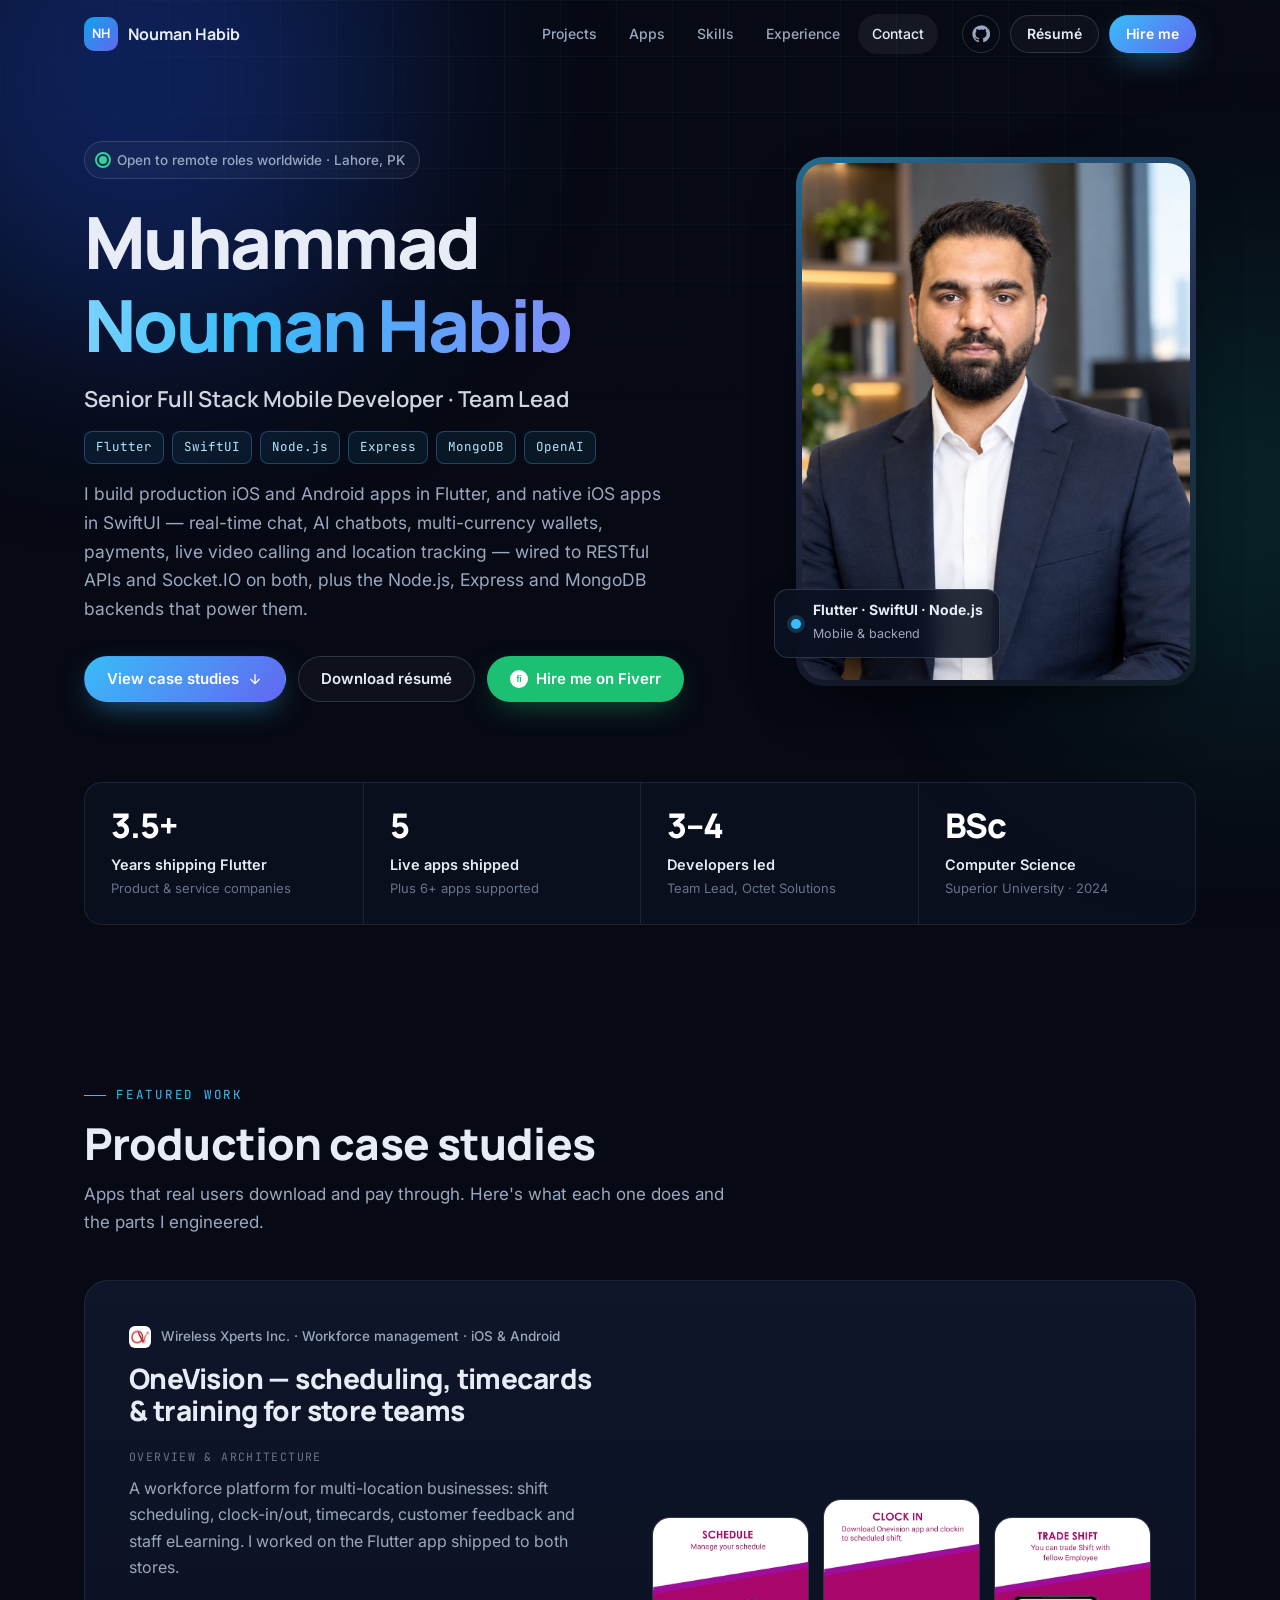
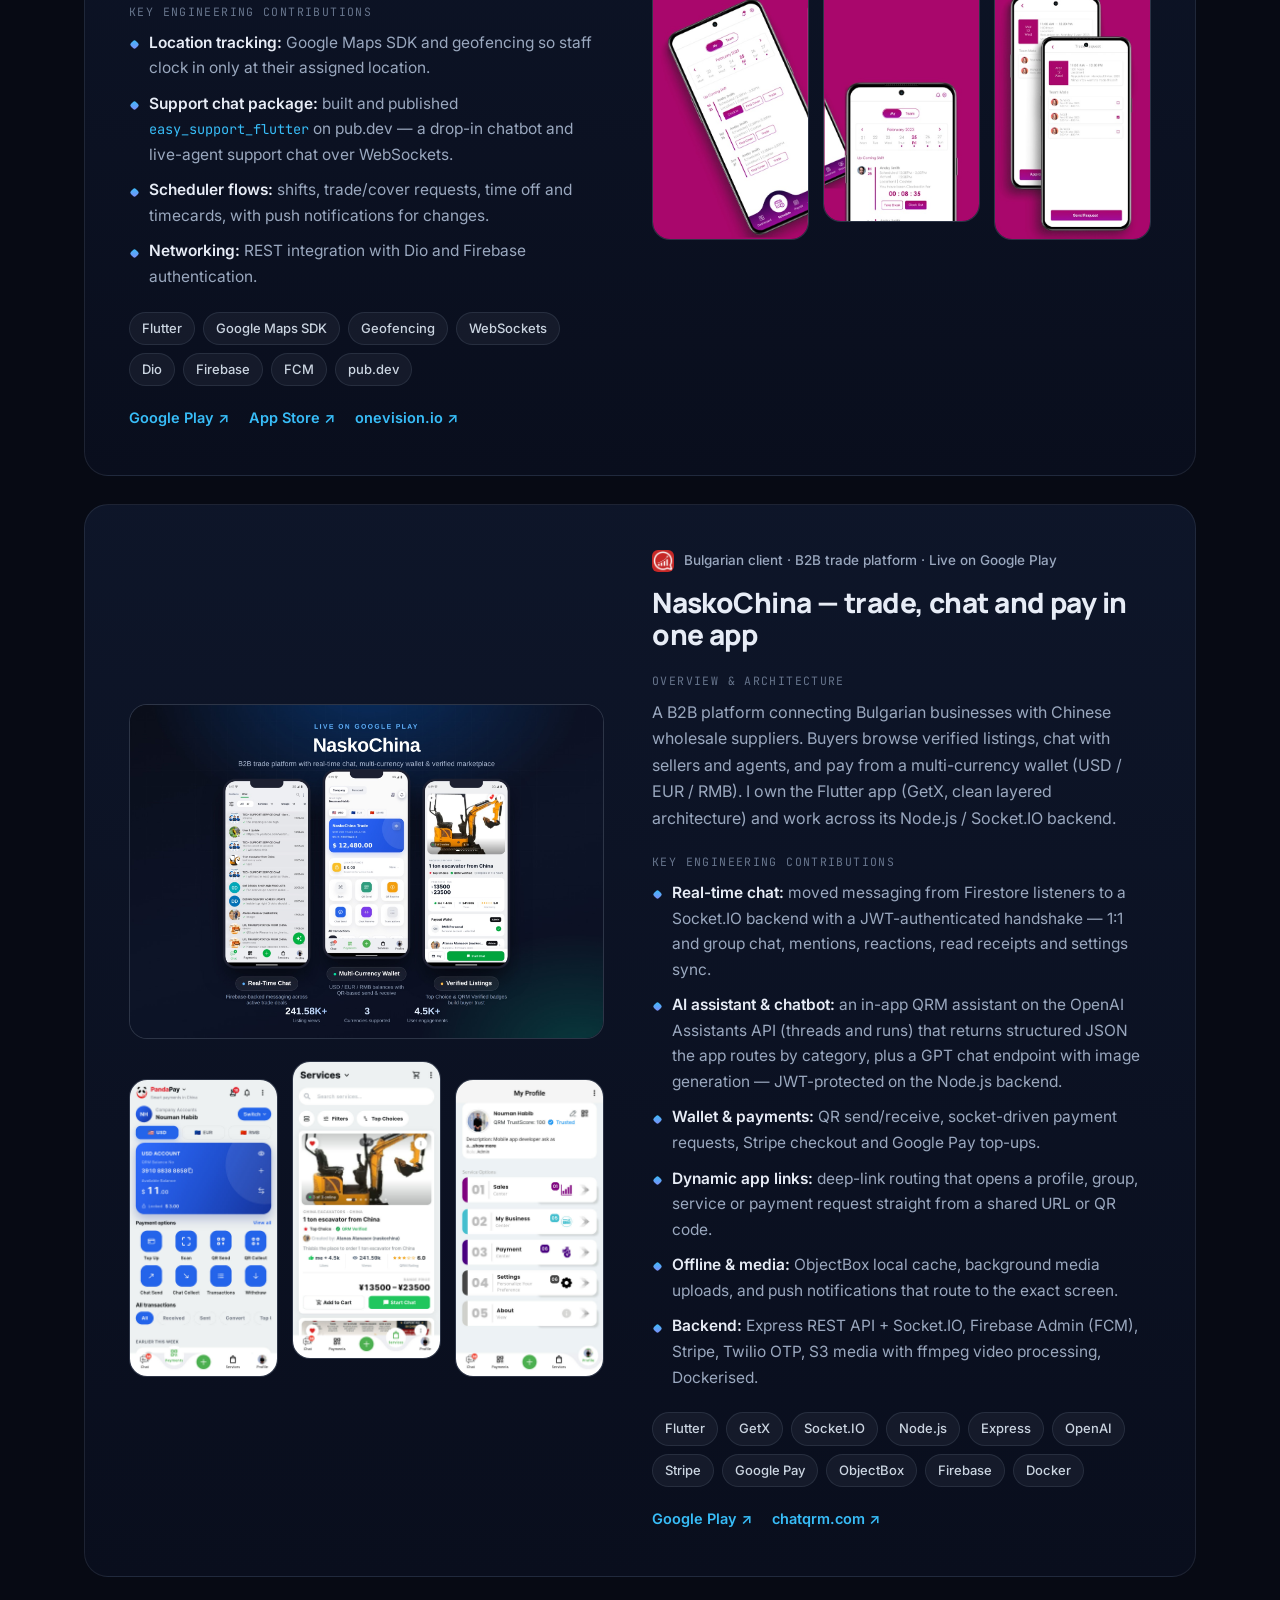
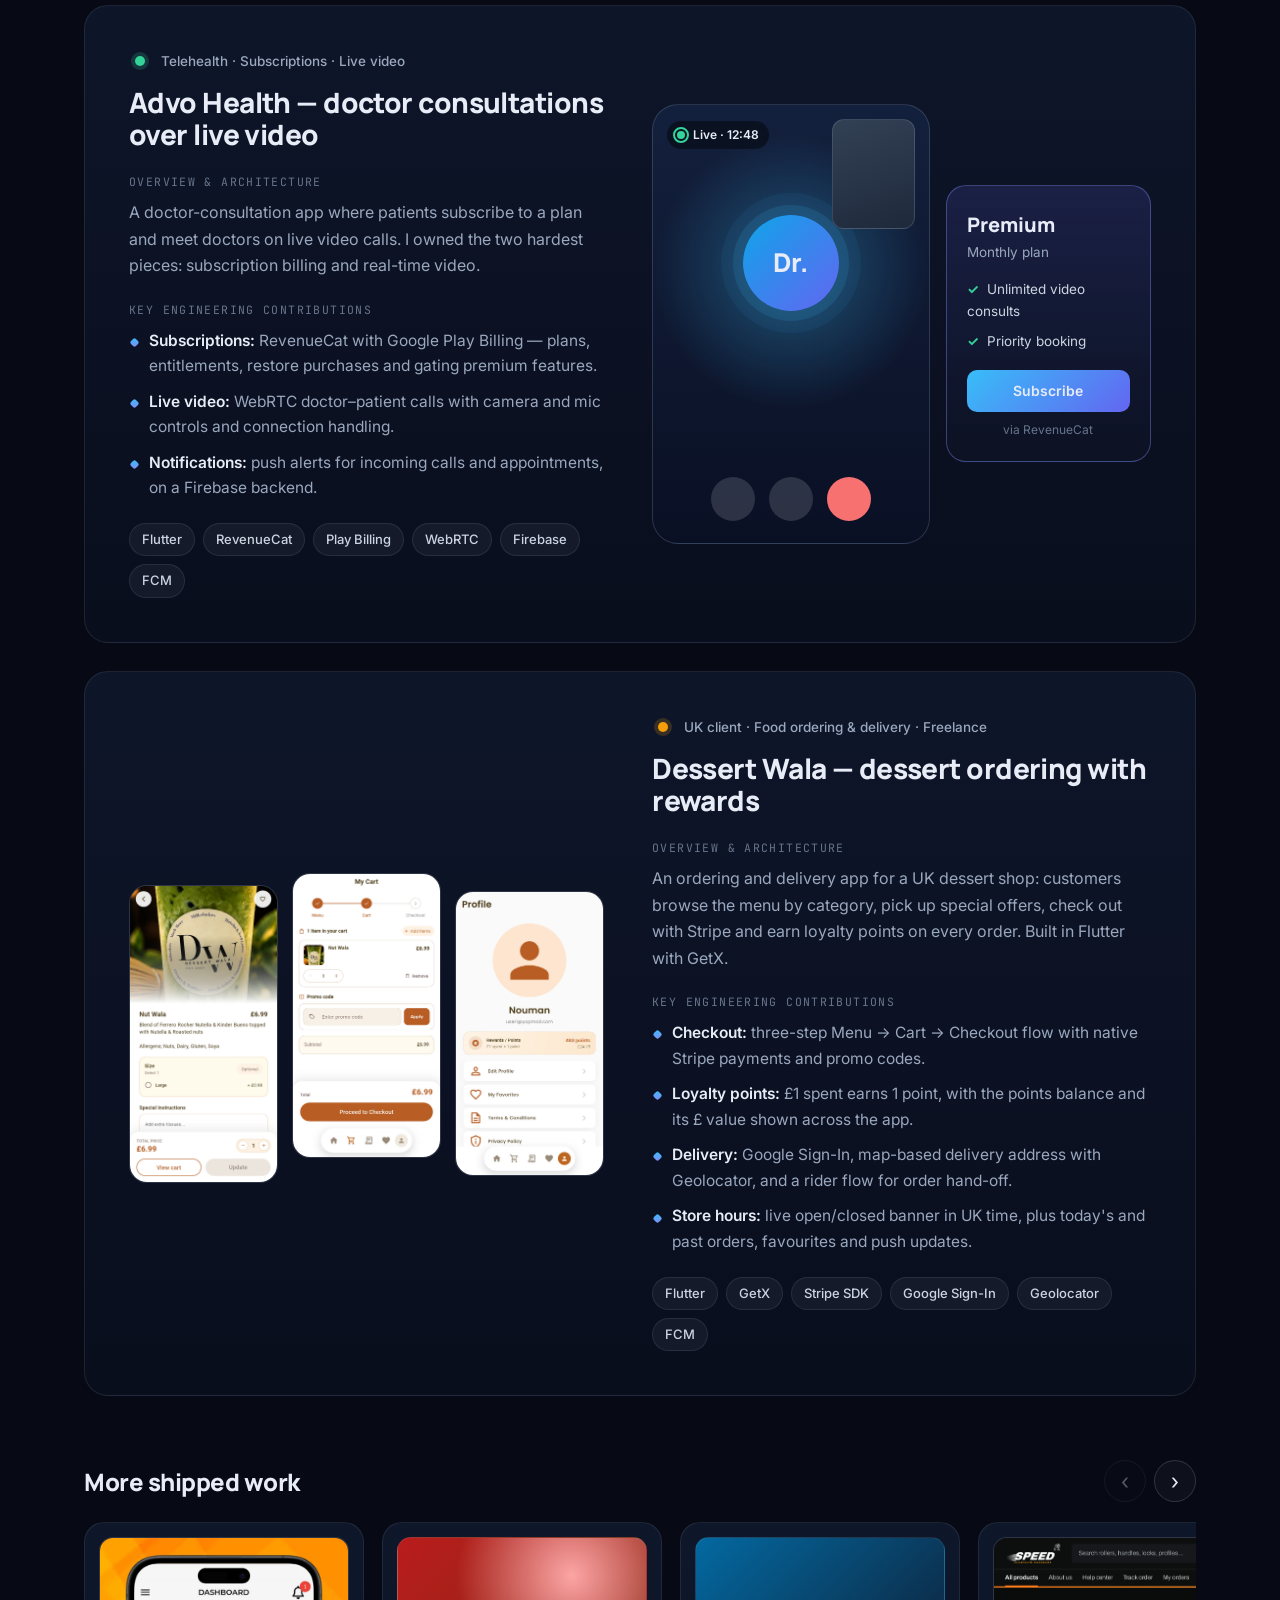
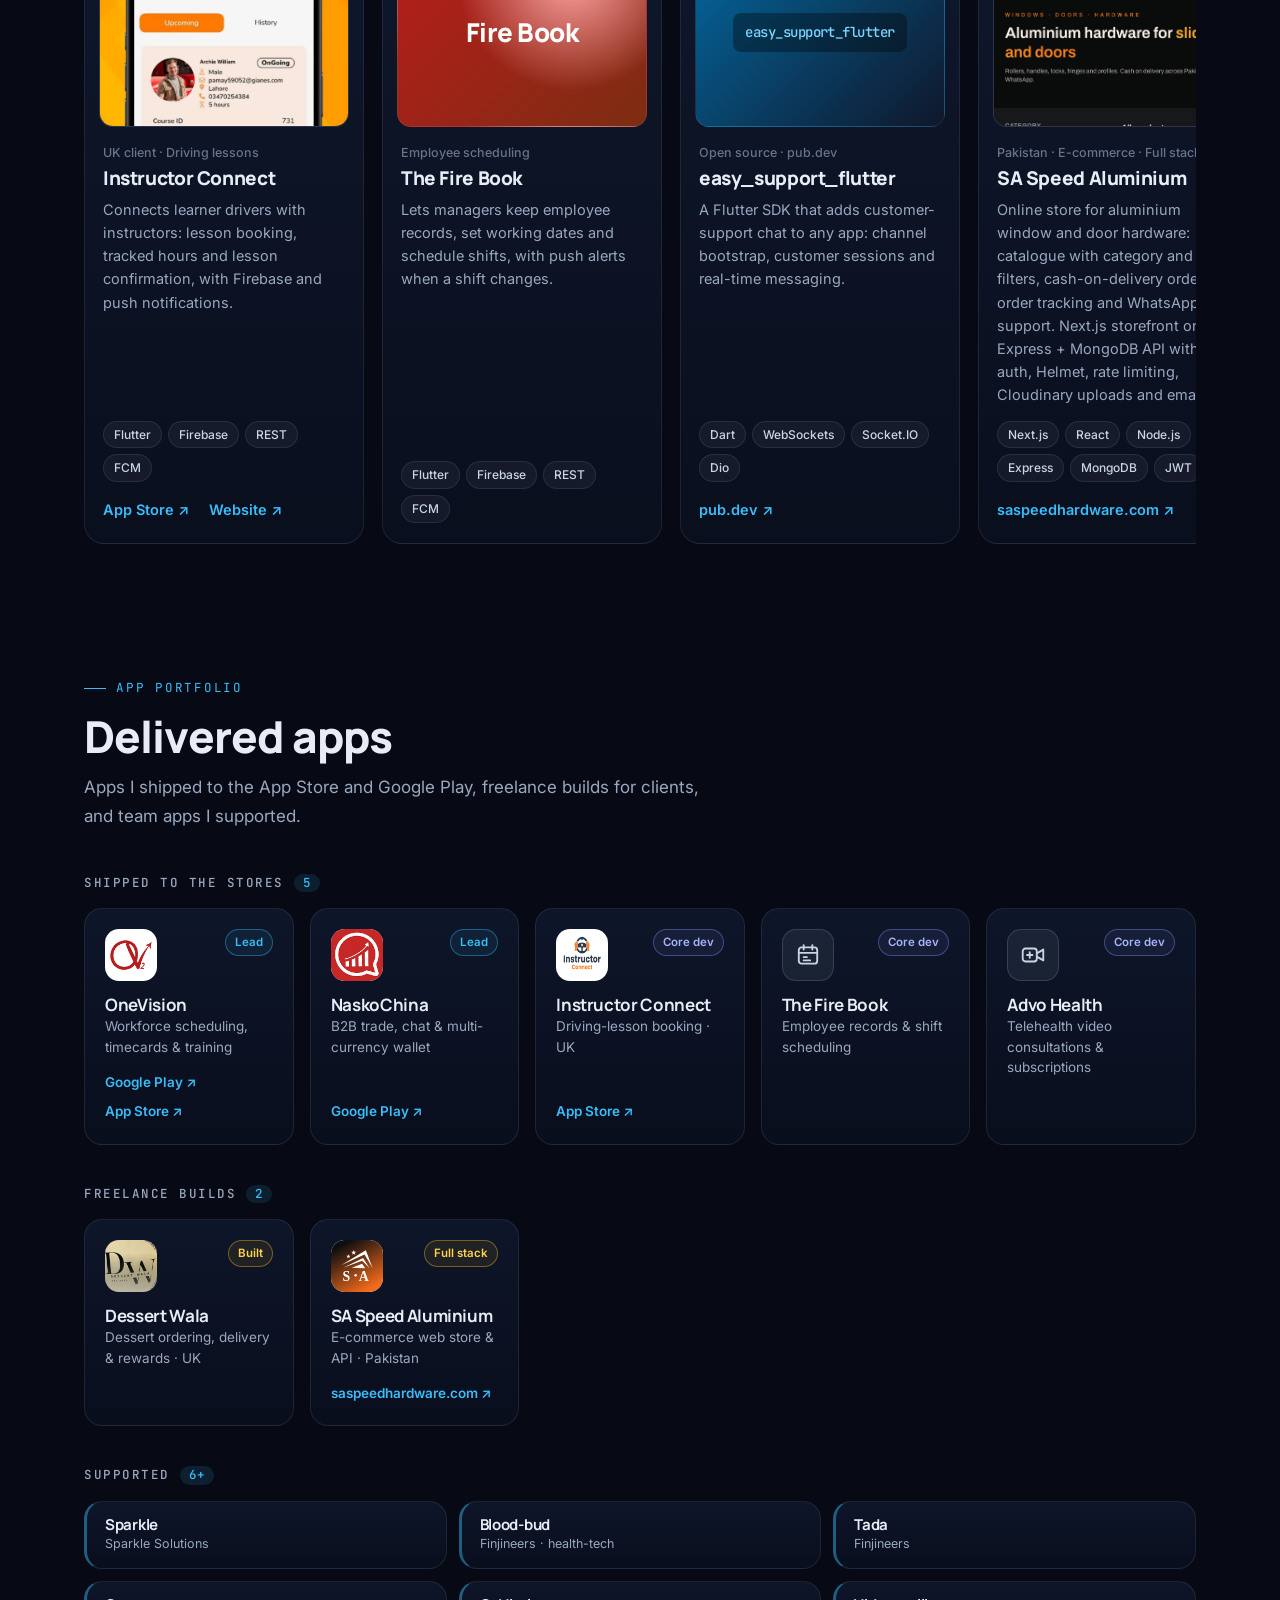
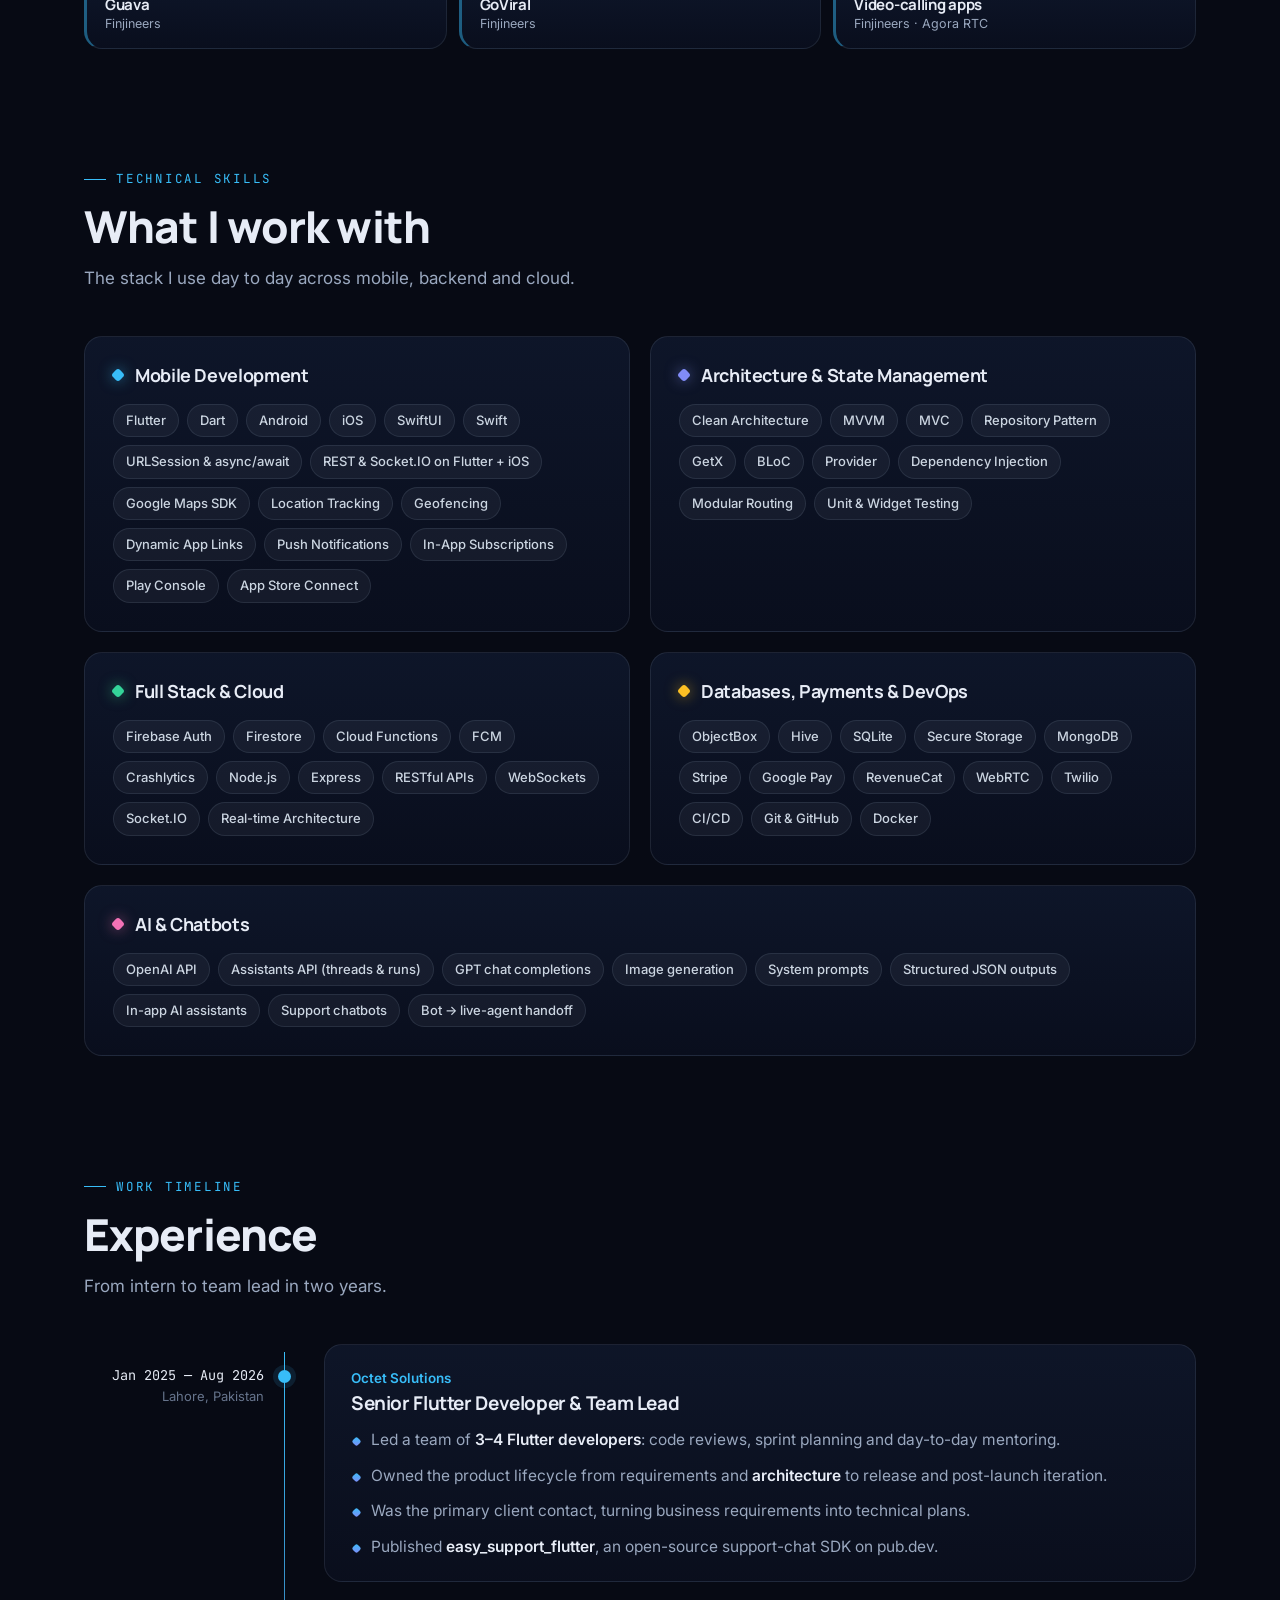
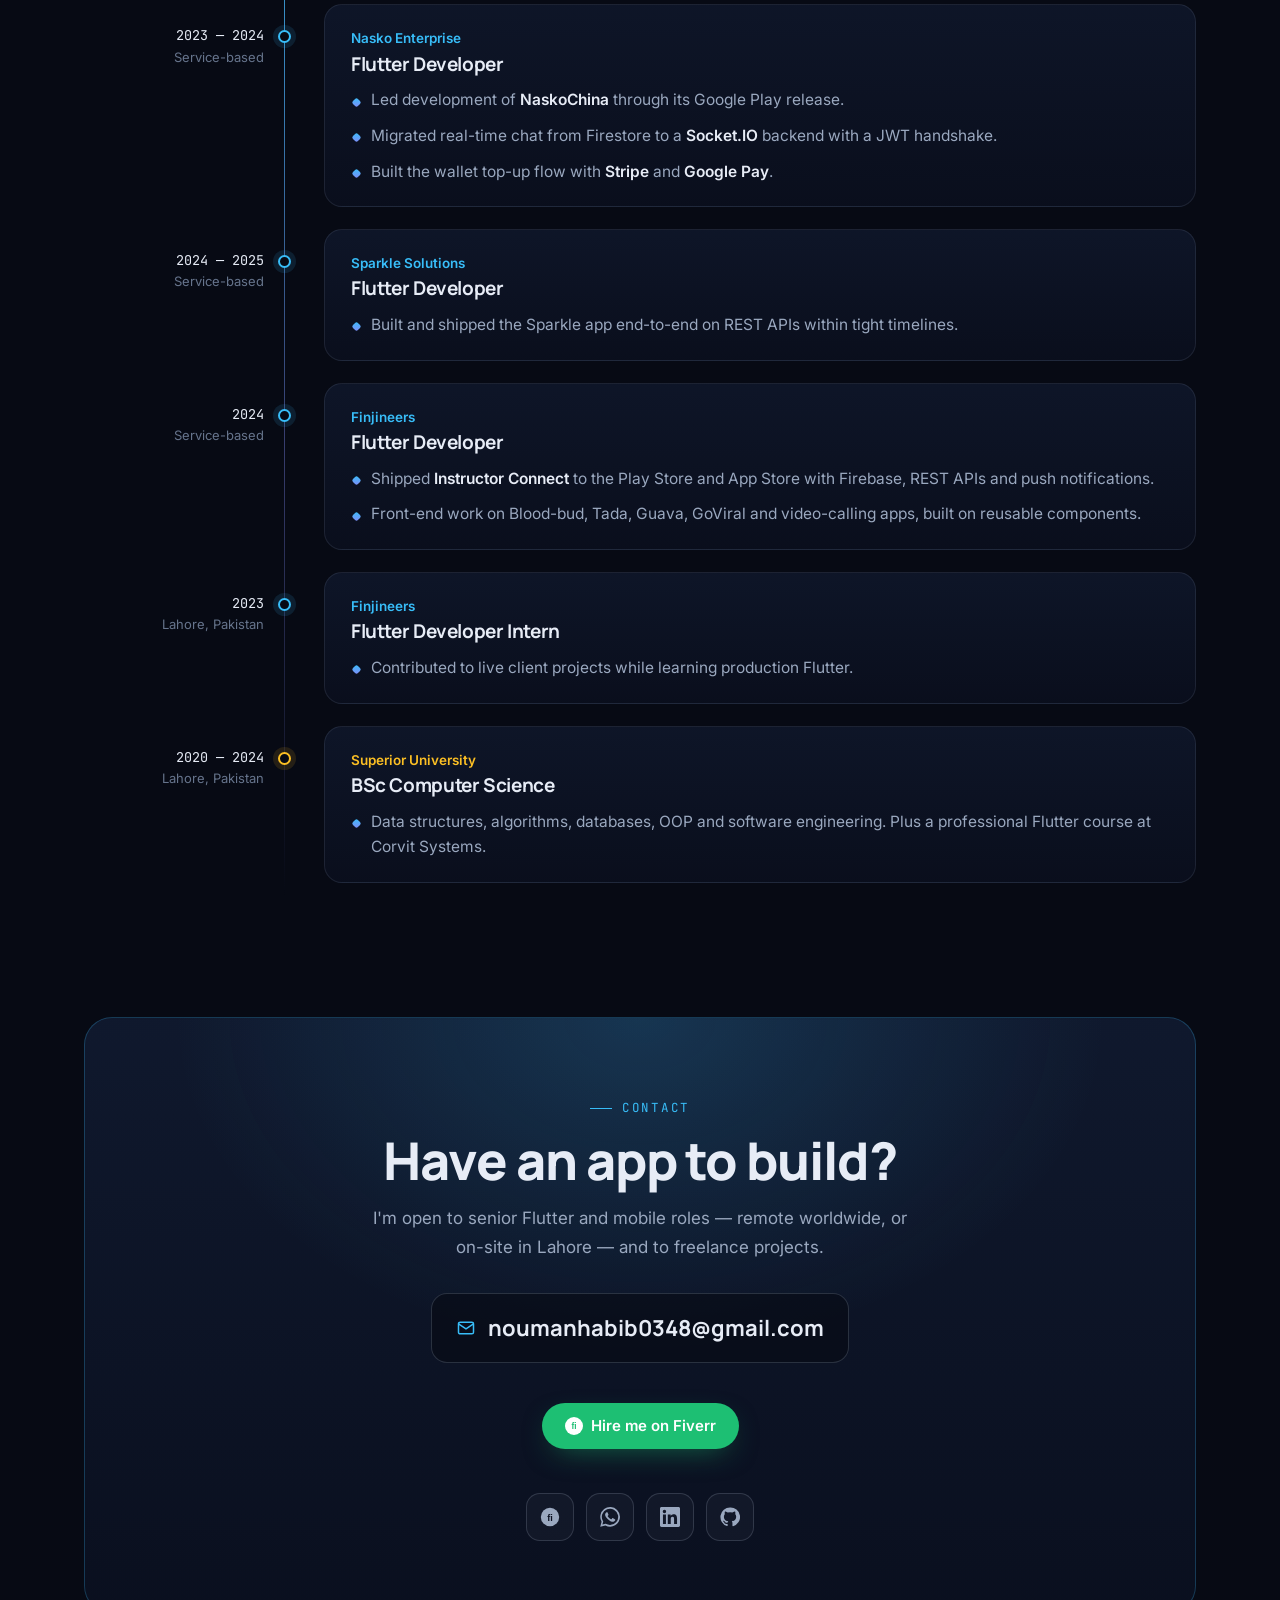
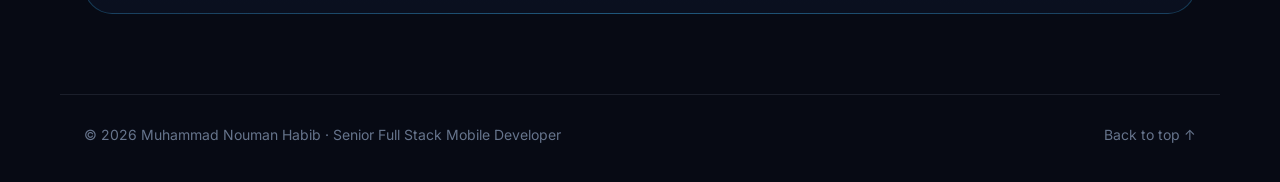
==== commit b64b6007: "Intern 2023, NaskoChina second in site timeline" ====
--- a/index.html
+++ b/index.html
@@ -40,7 +40,7 @@
         <a class="icon-btn" href="https://github.com/NoumanHabib786" target="_blank" rel="noopener" aria-label="GitHub">
           <svg viewBox="0 0 24 24" width="18" height="18" fill="currentColor"><path d="M12 .5a11.5 11.5 0 0 0-3.64 22.41c.58.1.79-.25.79-.56v-2c-3.2.7-3.88-1.37-3.88-1.37-.53-1.33-1.28-1.69-1.28-1.69-1.05-.71.08-.7.08-.7 1.16.08 1.77 1.19 1.77 1.19 1.03 1.77 2.71 1.26 3.37.96.1-.75.4-1.26.73-1.55-2.56-.29-5.25-1.28-5.25-5.68 0-1.26.45-2.28 1.19-3.09-.12-.29-.52-1.46.11-3.05 0 0 .97-.31 3.17 1.18a11 11 0 0 1 5.77 0c2.2-1.49 3.17-1.18 3.17-1.18.63 1.59.23 2.76.11 3.05.74.81 1.19 1.83 1.19 3.09 0 4.41-2.7 5.38-5.26 5.67.41.36.78 1.06.78 2.14v3.17c0 .31.21.67.8.56A11.5 11.5 0 0 0 12 .5Z"/></svg>
         </a>
-        <a class="btn btn--ghost btn--sm hide-sm" href="resume/Nouman_Habib_Resume.pdf?v=2026-11-13b" target="_blank" rel="noopener">Résumé</a>
+        <a class="btn btn--ghost btn--sm hide-sm" href="resume/Nouman_Habib_Resume.pdf?v=2026-11-13c" target="_blank" rel="noopener">Résumé</a>
         <a class="btn btn--primary btn--sm" href="mailto:noumanhabib0348@gmail.com?subject=Let%27s%20work%20together">Hire me</a>
         <button class="nav__toggle" aria-label="Open menu" aria-expanded="false"><span></span><span></span></button>
       </div>
@@ -51,7 +51,7 @@
       <a href="#skills">Skills</a>
       <a href="#experience">Experience</a>
       <a href="#contact">Contact</a>
-      <a href="resume/Nouman_Habib_Resume.pdf?v=2026-11-13b" target="_blank" rel="noopener">Download résumé</a>
+      <a href="resume/Nouman_Habib_Resume.pdf?v=2026-11-13c" target="_blank" rel="noopener">Download résumé</a>
     </nav>
   </header>
 
@@ -68,7 +68,7 @@
           <a class="btn btn--primary" href="#projects">View case studies
             <svg viewBox="0 0 24 24" width="16" height="16" fill="none" stroke="currentColor" stroke-width="2"><path d="M12 5v14M5 12l7 7 7-7"/></svg>
           </a>
-          <a class="btn btn--ghost" href="resume/Nouman_Habib_Resume.pdf?v=2026-11-13b" target="_blank" rel="noopener">Download résumé</a>
+          <a class="btn btn--ghost" href="resume/Nouman_Habib_Resume.pdf?v=2026-11-13c" target="_blank" rel="noopener">Download résumé</a>
           <a class="btn btn--fiverr" href="https://www.fiverr.com/noumanhabib191" target="_blank" rel="noopener"><svg viewBox="0 0 24 24" width="18" height="18" aria-hidden="true"><circle cx="12" cy="12" r="12" fill="#1dbf73"/><text x="12" y="16.3" text-anchor="middle" font-family="Arial, sans-serif" font-weight="700" font-size="11" fill="#fff">fi</text></svg> Hire me on Fiverr</a>
         </div>
       </div>
@@ -398,7 +398,7 @@
       <header class="section__head reveal">
         <p class="eyebrow">Work timeline</p>
         <h2>Experience</h2>
-        <p class="section__intro">From intern to team lead in four years.</p>
+        <p class="section__intro">From intern to team lead in two years.</p>
       </header>
       <ol class="timeline">
         <li class="tl reveal">
@@ -415,6 +415,18 @@
           </div>
         </li>
         <li class="tl reveal">
+          <div class="tl__meta"><span class="tl__date">2023 — 2024</span><span class="tl__where">Service-based</span></div>
+          <div class="tl__card">
+            <p class="tl__org">Nasko Enterprise</p>
+            <h3>Flutter Developer</h3>
+            <ul class="bullets">
+              <li>Led development of <strong>NaskoChina</strong> through its Google Play release.</li>
+              <li>Migrated real-time chat from Firestore to a <strong>Socket.IO</strong> backend with a JWT handshake.</li>
+              <li>Built the wallet top-up flow with <strong>Stripe</strong> and <strong>Google Pay</strong>.</li>
+            </ul>
+          </div>
+        </li>
+        <li class="tl reveal">
           <div class="tl__meta"><span class="tl__date">2024 — 2025</span><span class="tl__where">Service-based</span></div>
           <div class="tl__card">
             <p class="tl__org">Sparkle Solutions</p>
@@ -436,19 +448,7 @@
           </div>
         </li>
         <li class="tl reveal">
-          <div class="tl__meta"><span class="tl__date">2023 — 2024</span><span class="tl__where">Service-based</span></div>
-          <div class="tl__card">
-            <p class="tl__org">Nasko Enterprise</p>
-            <h3>Flutter Developer</h3>
-            <ul class="bullets">
-              <li>Led development of <strong>NaskoChina</strong> through its Google Play release.</li>
-              <li>Migrated real-time chat from Firestore to a <strong>Socket.IO</strong> backend with a JWT handshake.</li>
-              <li>Built the wallet top-up flow with <strong>Stripe</strong> and <strong>Google Pay</strong>.</li>
-            </ul>
-          </div>
-        </li>
-        <li class="tl reveal">
-          <div class="tl__meta"><span class="tl__date">2022</span><span class="tl__where">Lahore, Pakistan</span></div>
+          <div class="tl__meta"><span class="tl__date">2023</span><span class="tl__where">Lahore, Pakistan</span></div>
           <div class="tl__card">
             <p class="tl__org">Finjineers</p>
             <h3>Flutter Developer Intern</h3>
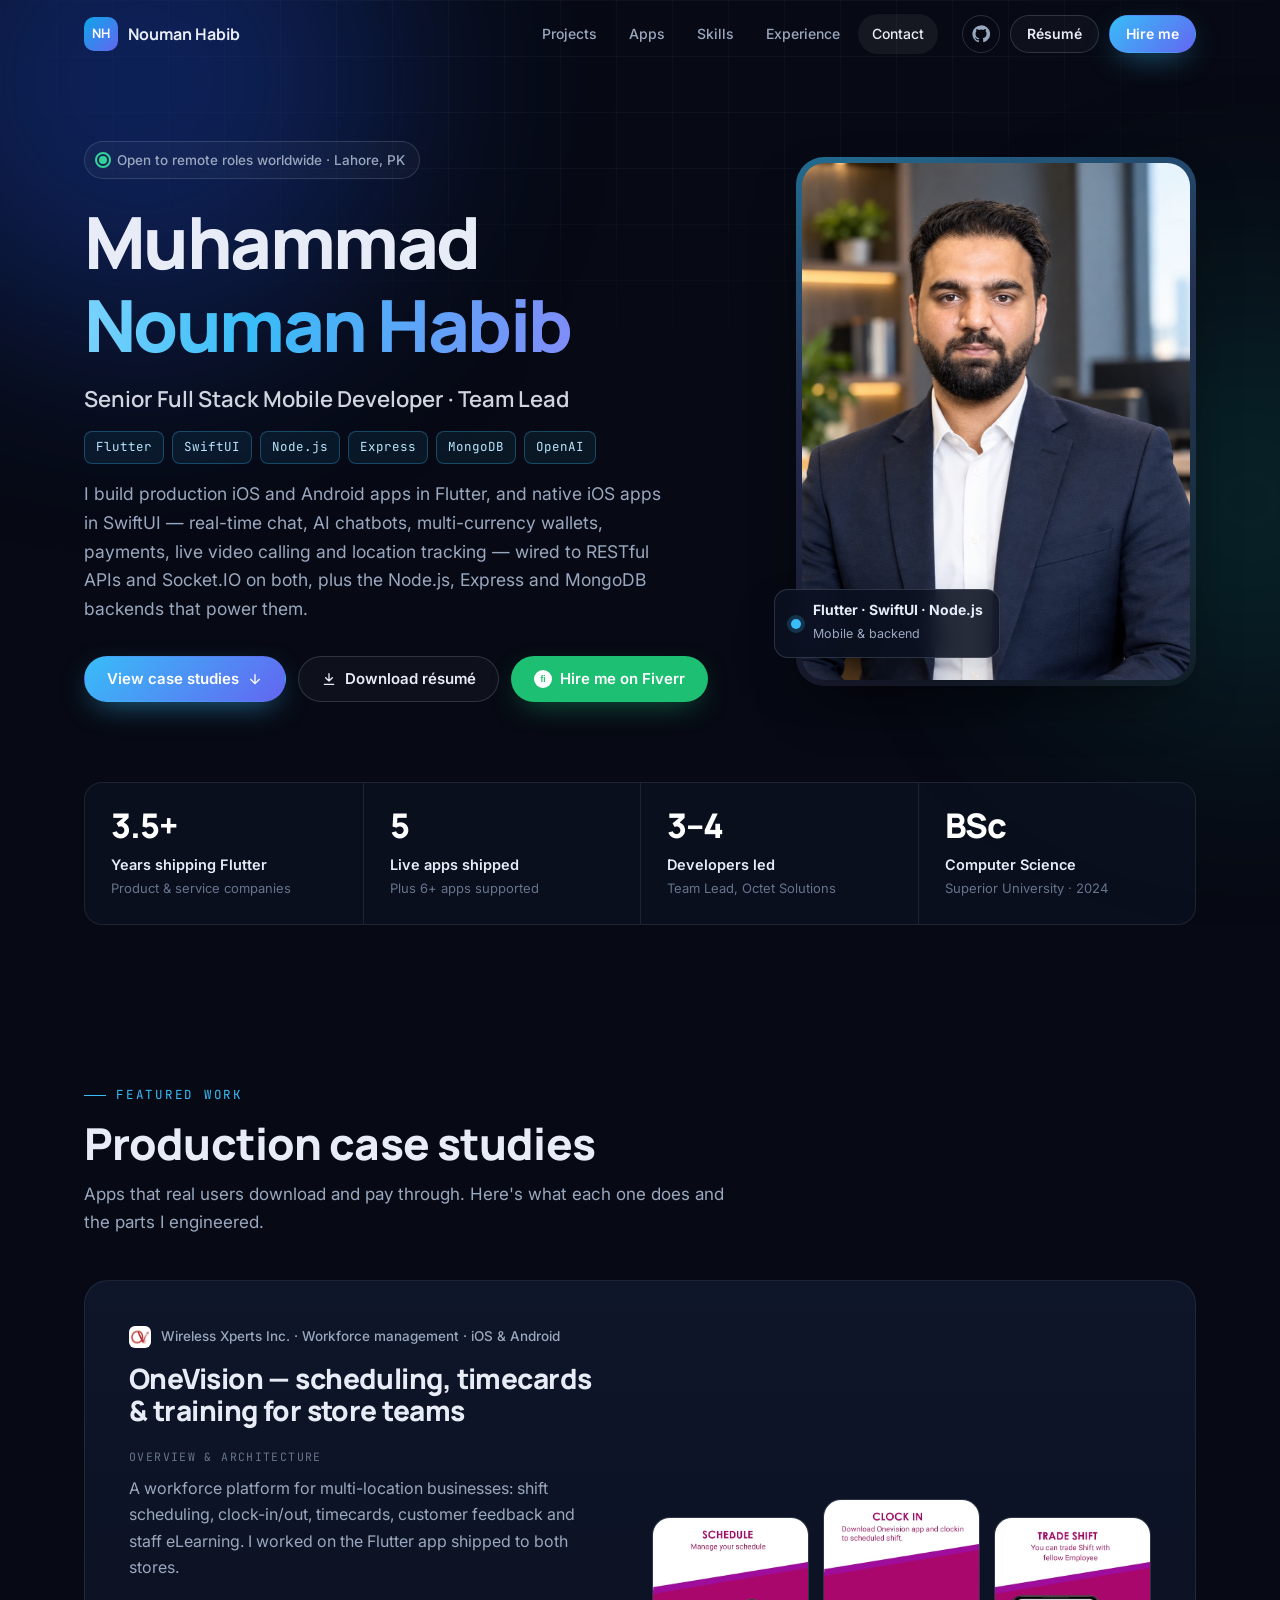
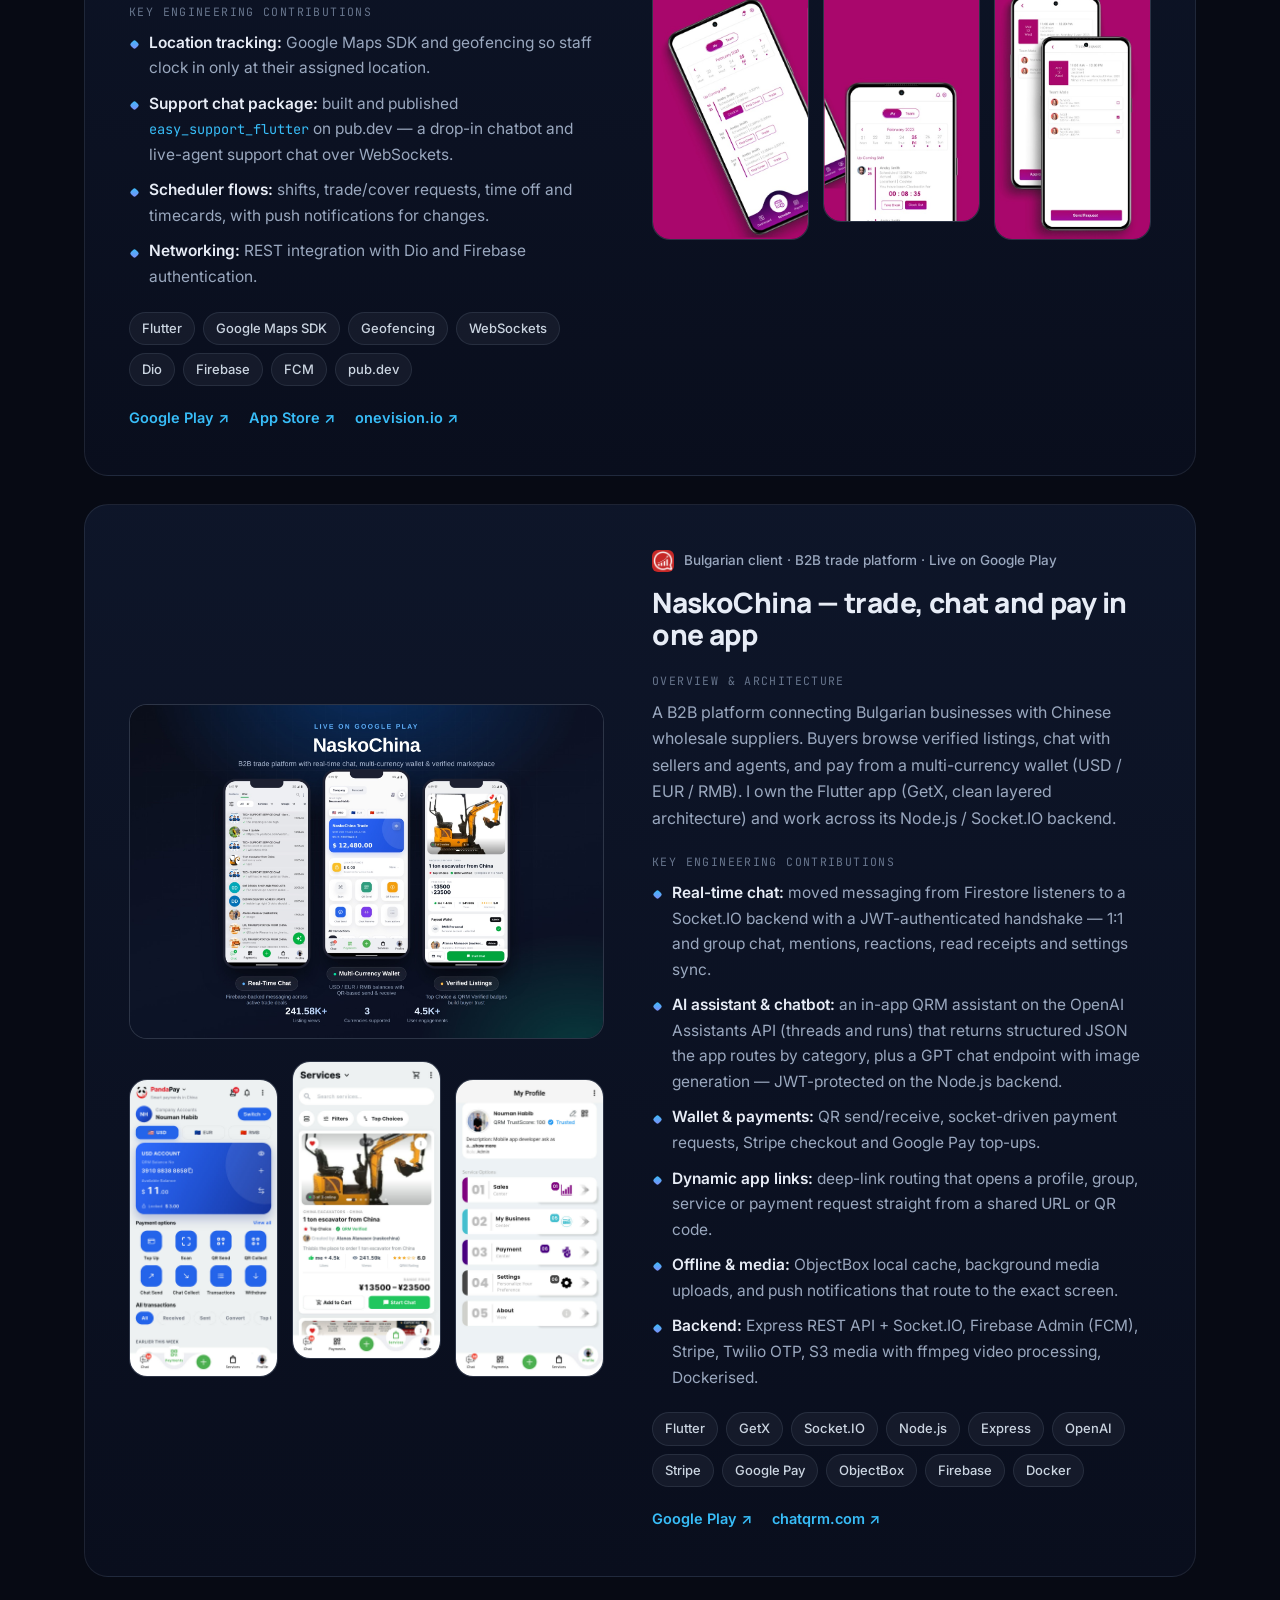
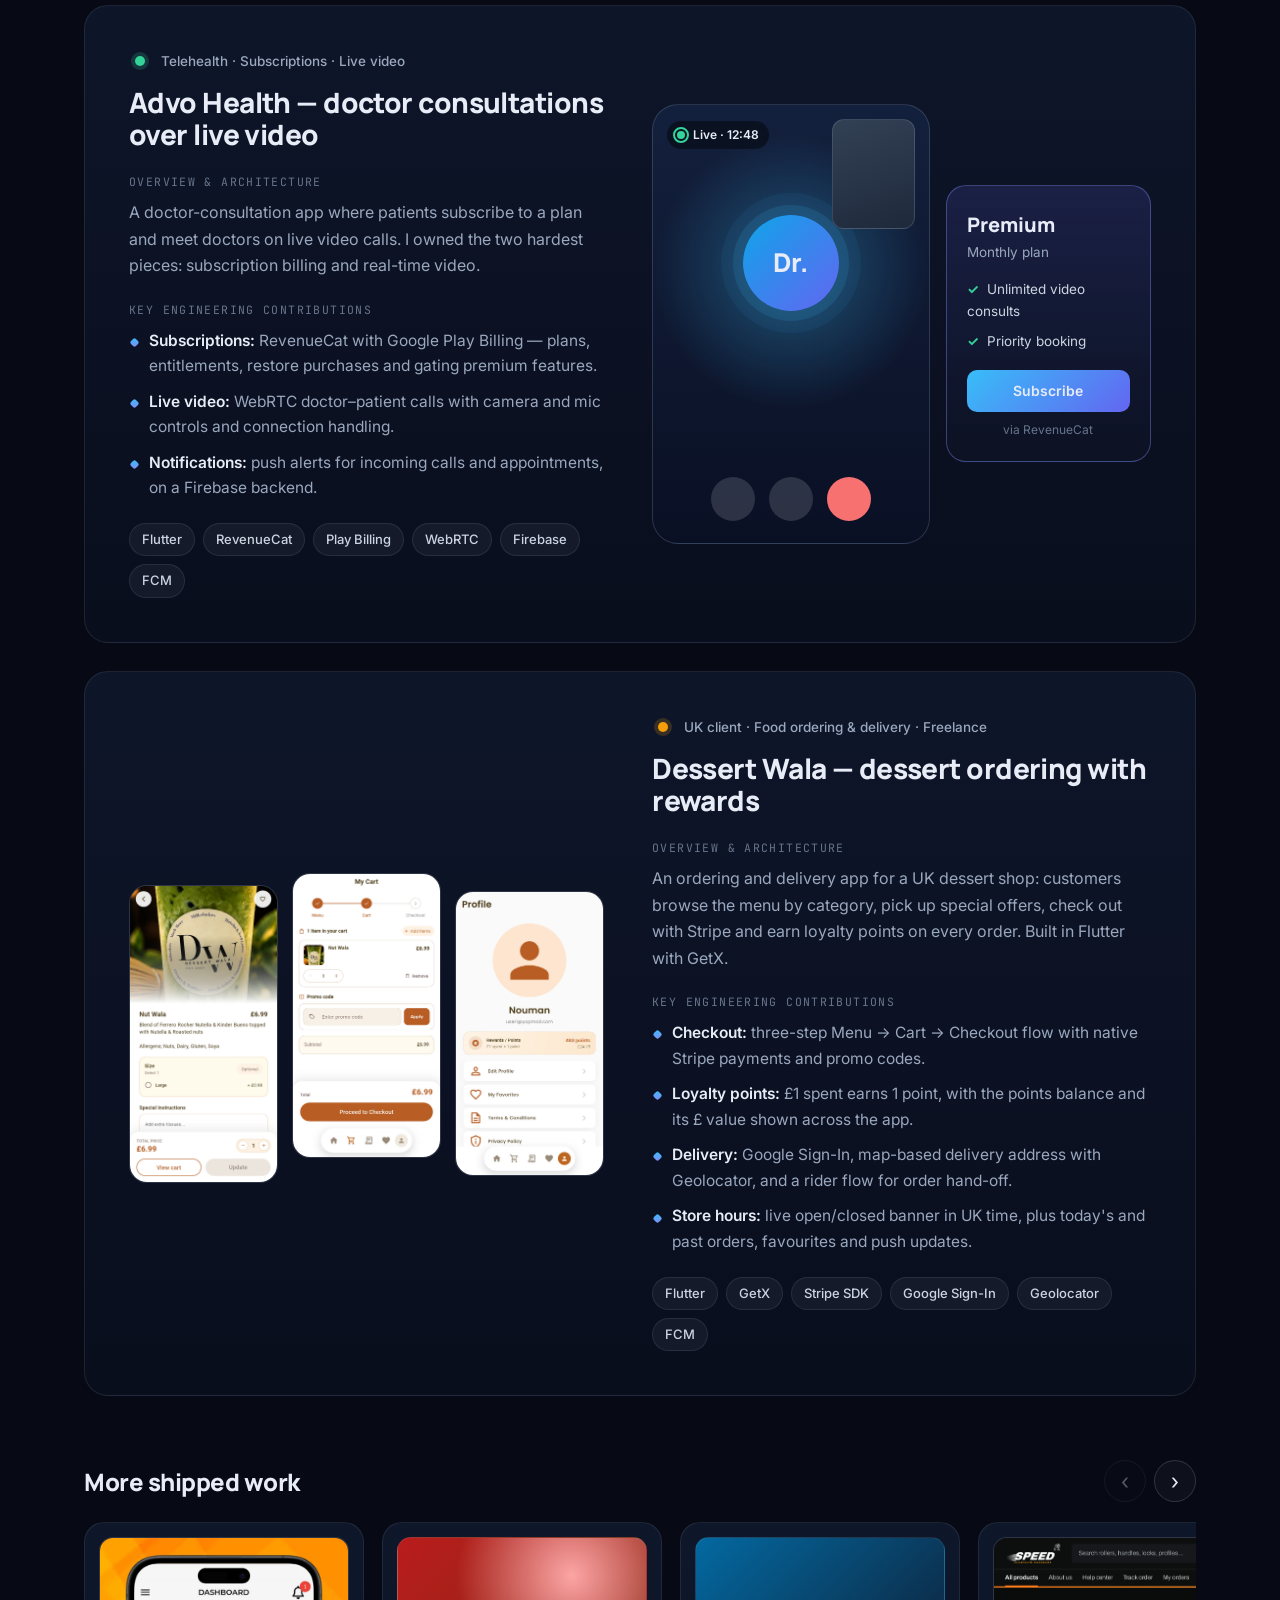
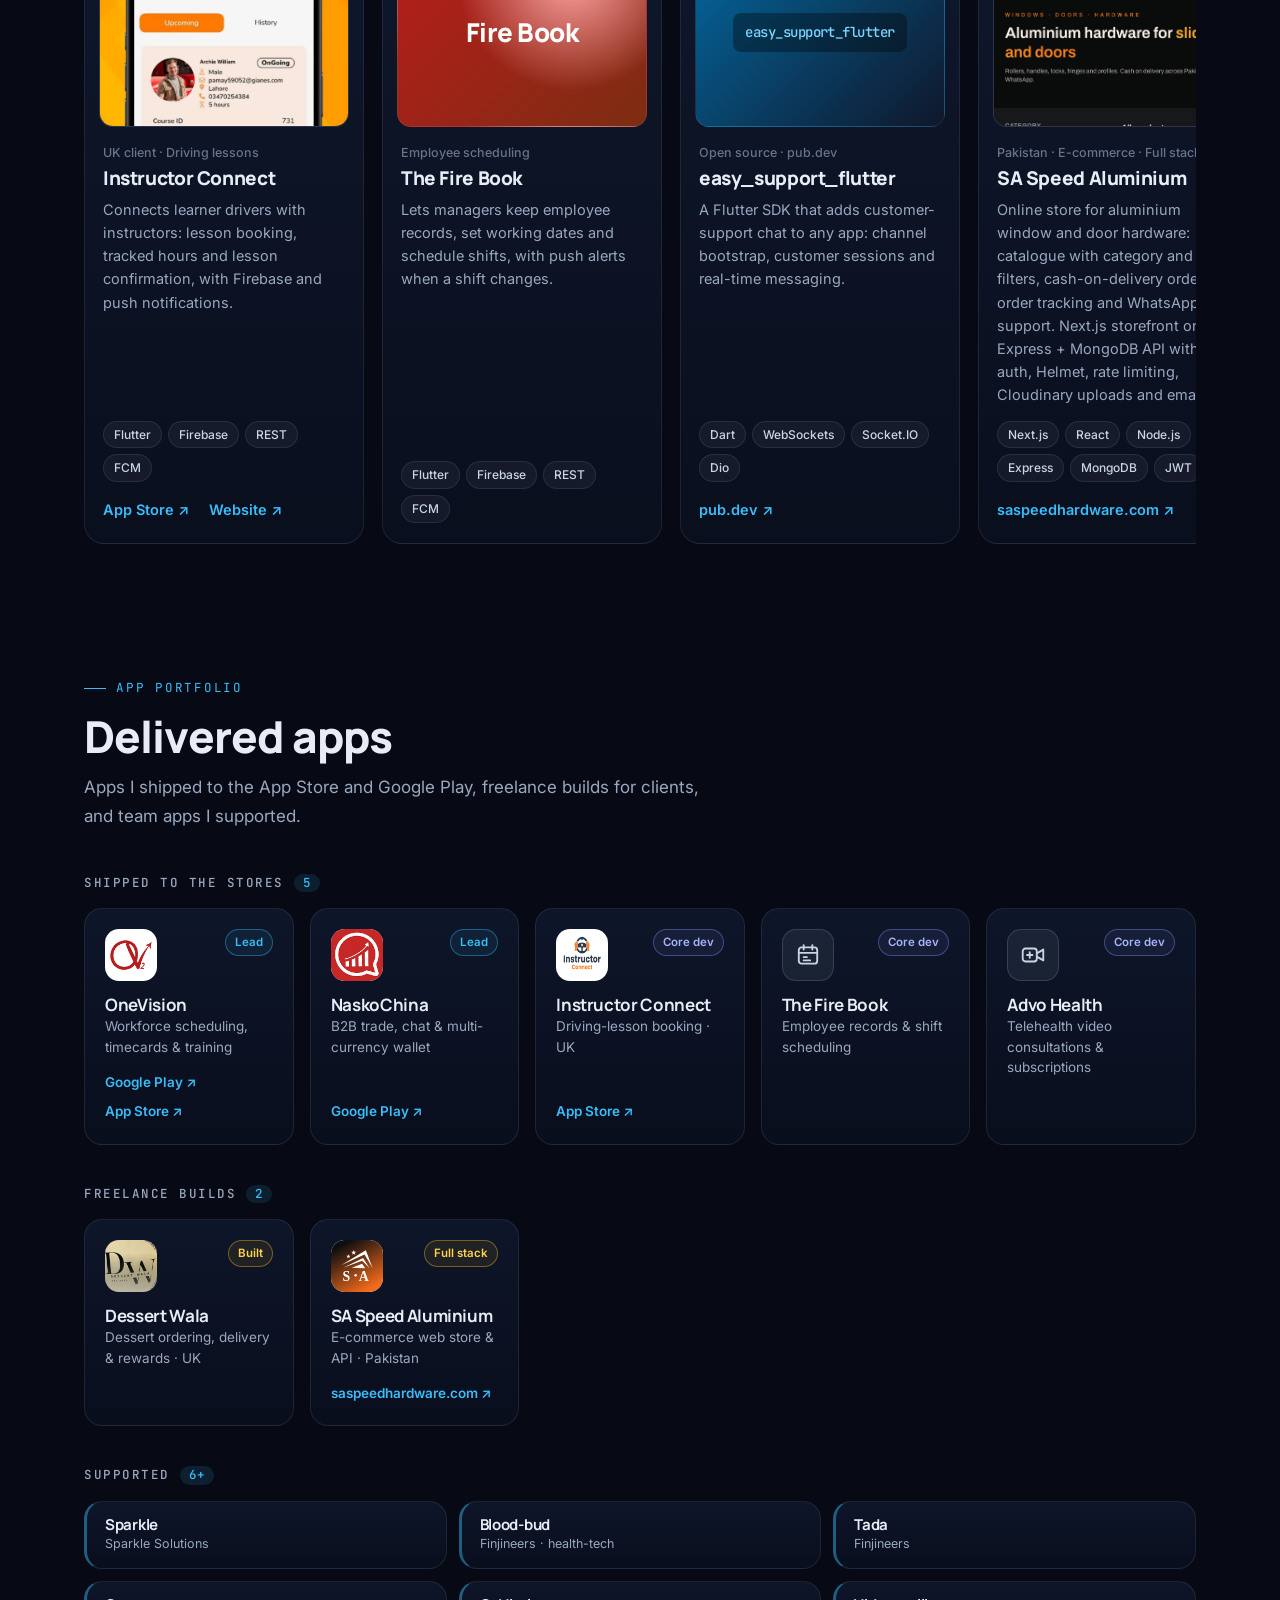
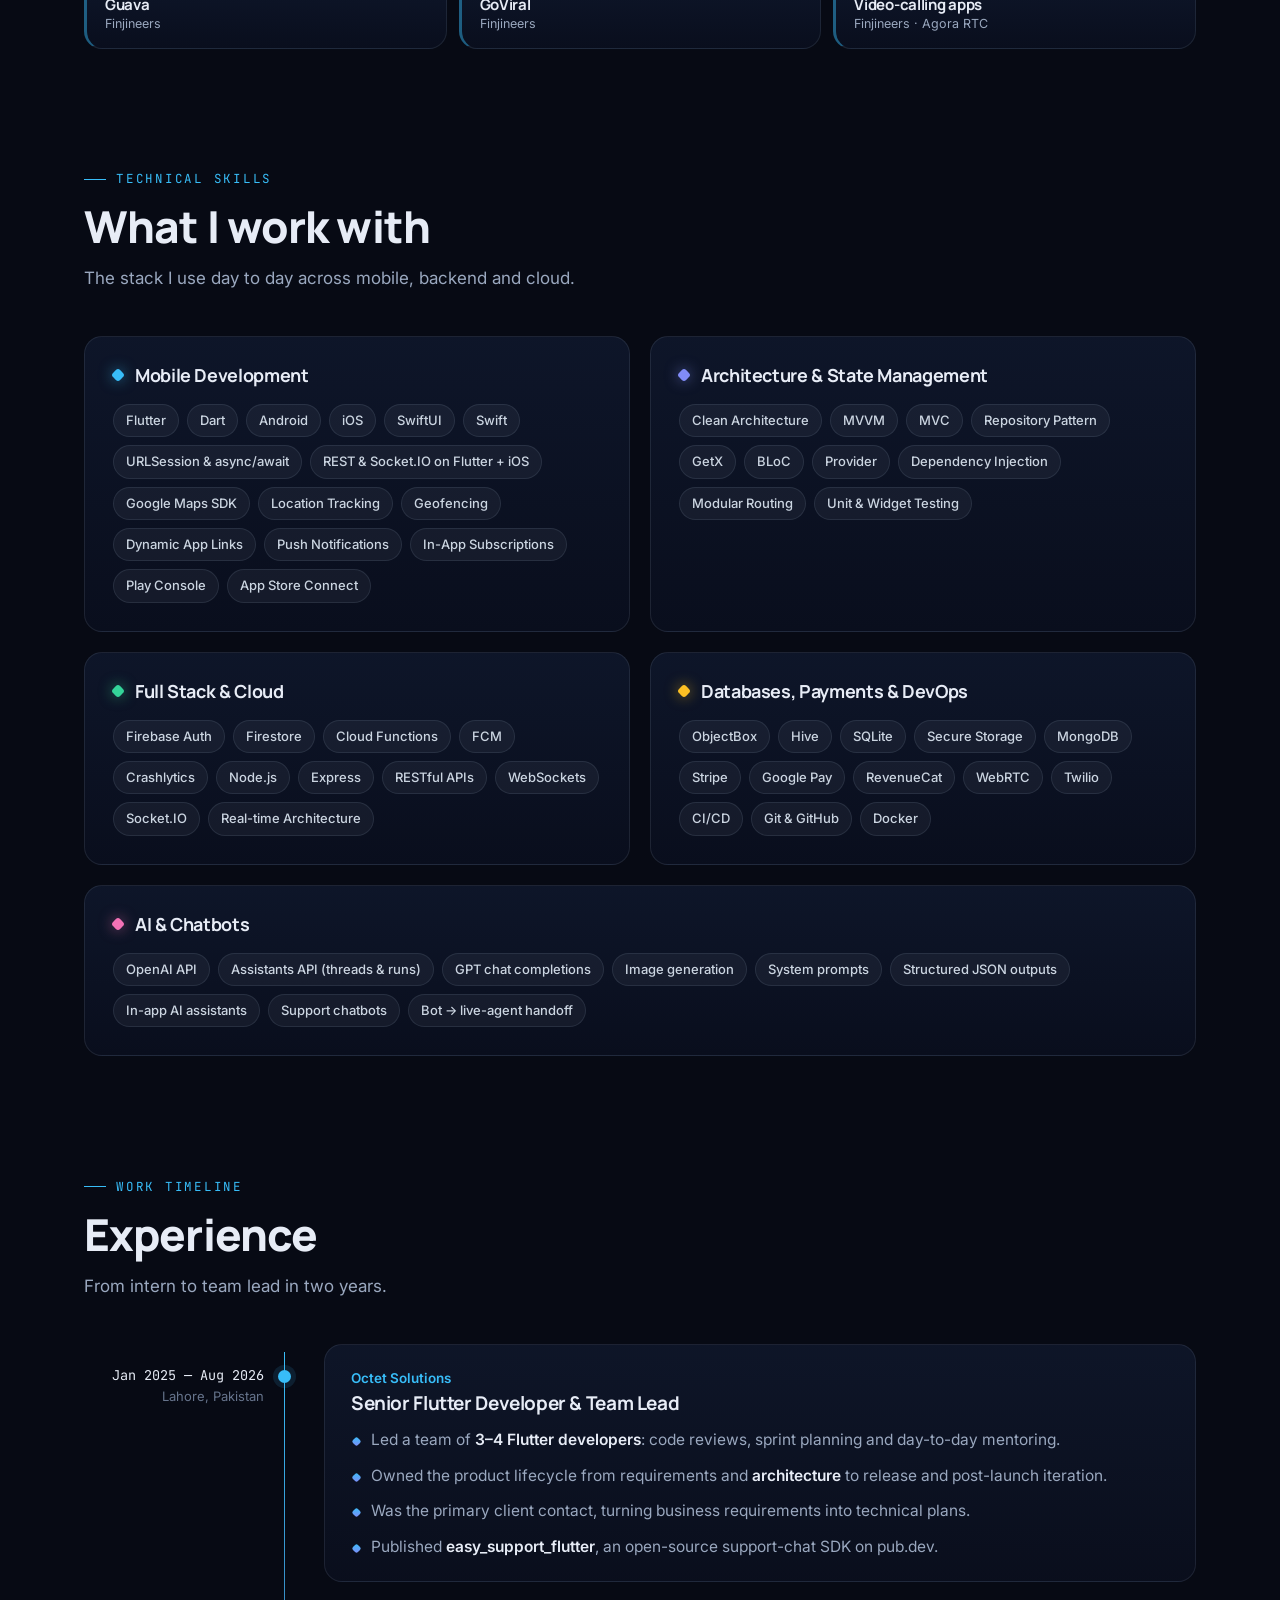
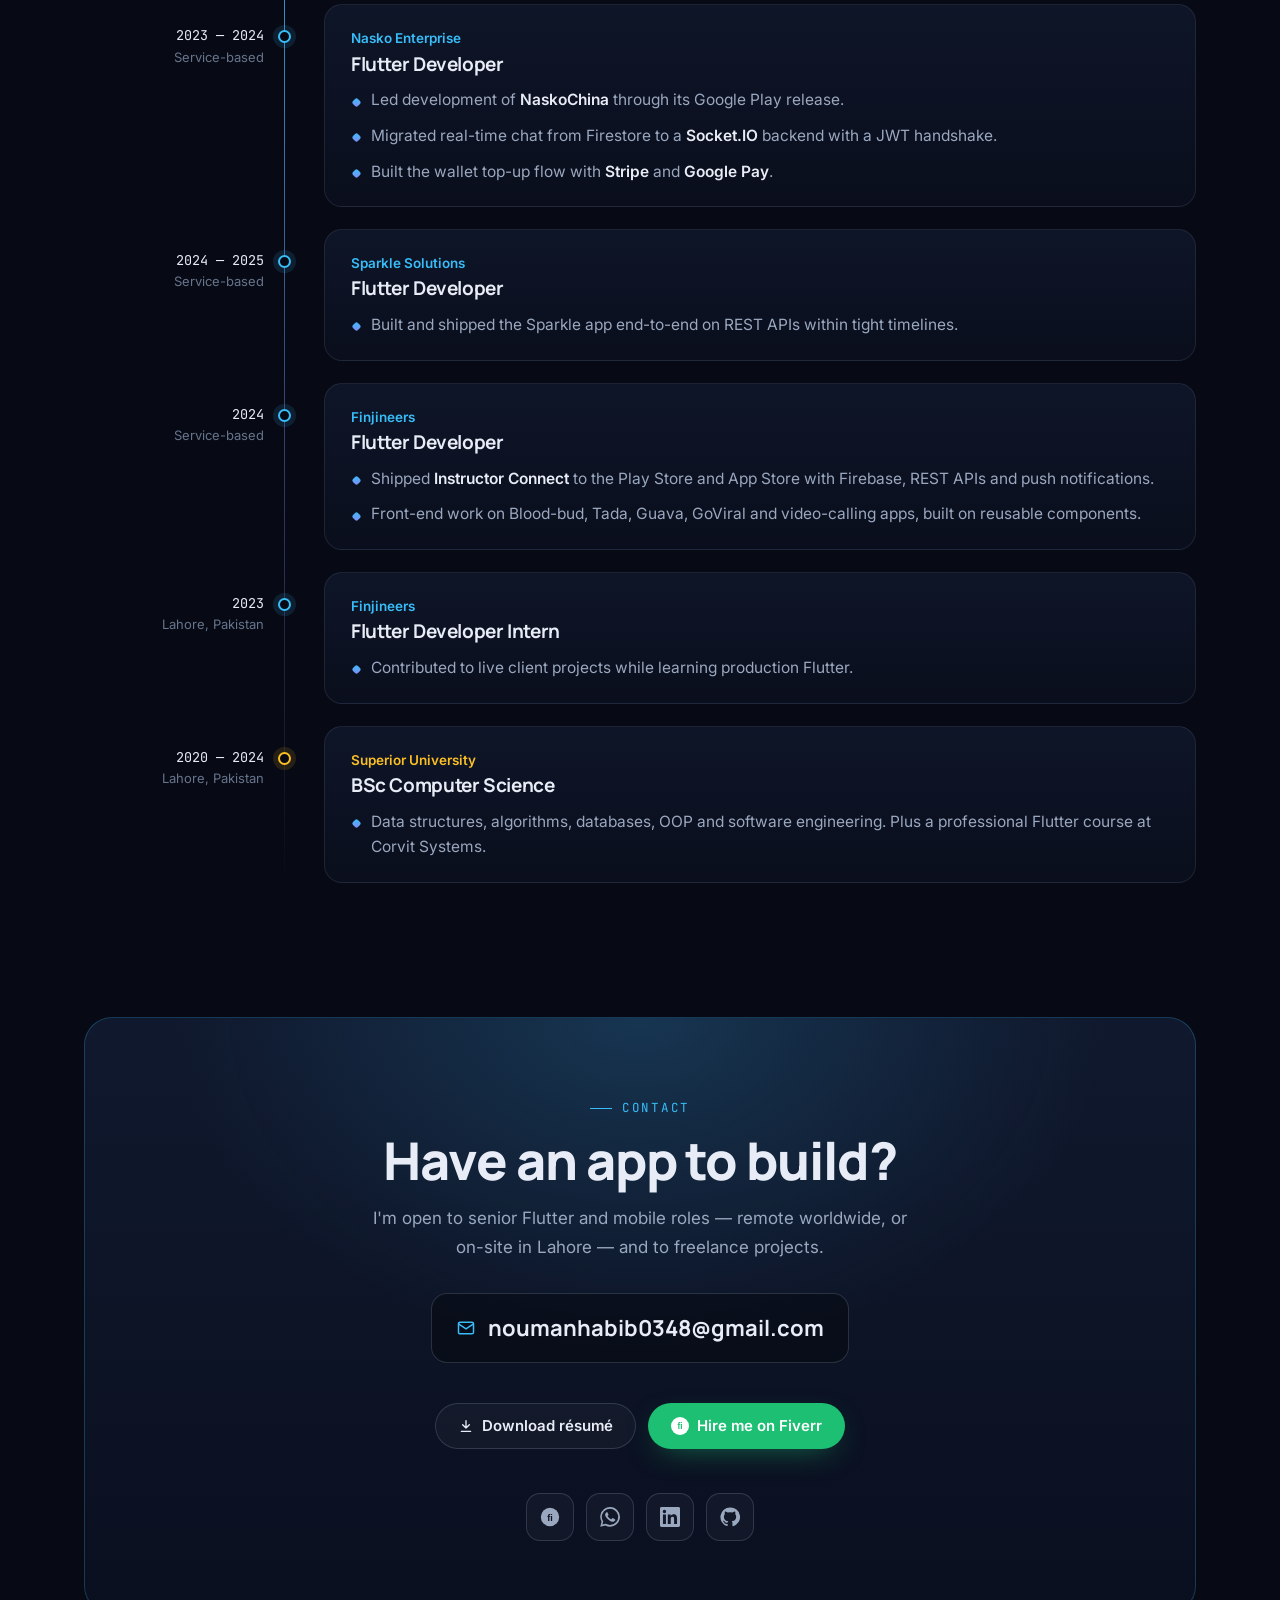
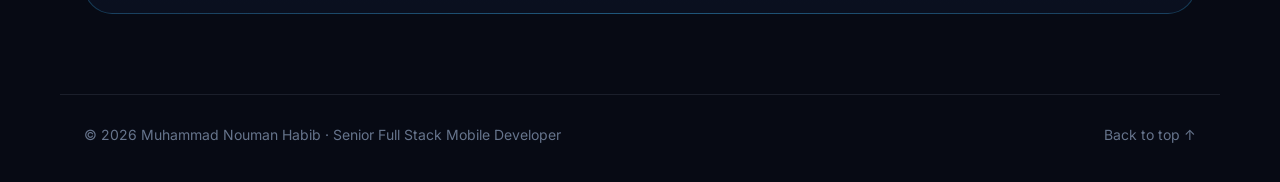
==== commit 72b80ca5: "Add resume download buttons" ====
--- a/index.html
+++ b/index.html
@@ -51,7 +51,8 @@
       <a href="#skills">Skills</a>
       <a href="#experience">Experience</a>
       <a href="#contact">Contact</a>
-      <a href="resume/Nouman_Habib_Resume.pdf?v=2026-11-13c" target="_blank" rel="noopener">Download résumé</a>
+      <a href="resume/Nouman_Habib_Resume.pdf?v=2026-11-13c" target="_blank" rel="noopener">View résumé</a>
+      <a href="resume/Nouman_Habib_Resume.pdf?v=2026-11-13c" download="Nouman_Habib_Resume.pdf">Download résumé (PDF)</a>
     </nav>
   </header>
 
@@ -68,7 +69,7 @@
           <a class="btn btn--primary" href="#projects">View case studies
             <svg viewBox="0 0 24 24" width="16" height="16" fill="none" stroke="currentColor" stroke-width="2"><path d="M12 5v14M5 12l7 7 7-7"/></svg>
           </a>
-          <a class="btn btn--ghost" href="resume/Nouman_Habib_Resume.pdf?v=2026-11-13c" target="_blank" rel="noopener">Download résumé</a>
+          <a class="btn btn--ghost" href="resume/Nouman_Habib_Resume.pdf?v=2026-11-13c" download="Nouman_Habib_Resume.pdf"><svg viewBox="0 0 24 24" width="16" height="16" fill="none" stroke="currentColor" stroke-width="2" stroke-linecap="round" stroke-linejoin="round" aria-hidden="true"><path d="M12 4v11M7 10l5 5 5-5M5 20h14"/></svg> Download résumé</a>
           <a class="btn btn--fiverr" href="https://www.fiverr.com/noumanhabib191" target="_blank" rel="noopener"><svg viewBox="0 0 24 24" width="18" height="18" aria-hidden="true"><circle cx="12" cy="12" r="12" fill="#1dbf73"/><text x="12" y="16.3" text-anchor="middle" font-family="Arial, sans-serif" font-weight="700" font-size="11" fill="#fff">fi</text></svg> Hire me on Fiverr</a>
         </div>
       </div>
@@ -477,7 +478,7 @@
           noumanhabib0348@gmail.com
           <span class="email__hint">Click to copy</span>
         </button>
-        <div class="contact__actions"><a class="btn btn--fiverr" href="https://www.fiverr.com/noumanhabib191" target="_blank" rel="noopener"><svg viewBox="0 0 24 24" width="18" height="18" aria-hidden="true"><circle cx="12" cy="12" r="12" fill="#1dbf73"/><text x="12" y="16.3" text-anchor="middle" font-family="Arial, sans-serif" font-weight="700" font-size="11" fill="#fff">fi</text></svg> Hire me on Fiverr</a></div>
+        <div class="contact__actions"><a class="btn btn--ghost" href="resume/Nouman_Habib_Resume.pdf?v=2026-11-13c" download="Nouman_Habib_Resume.pdf"><svg viewBox="0 0 24 24" width="16" height="16" fill="none" stroke="currentColor" stroke-width="2" stroke-linecap="round" stroke-linejoin="round" aria-hidden="true"><path d="M12 4v11M7 10l5 5 5-5M5 20h14"/></svg> Download résumé</a><a class="btn btn--fiverr" href="https://www.fiverr.com/noumanhabib191" target="_blank" rel="noopener"><svg viewBox="0 0 24 24" width="18" height="18" aria-hidden="true"><circle cx="12" cy="12" r="12" fill="#1dbf73"/><text x="12" y="16.3" text-anchor="middle" font-family="Arial, sans-serif" font-weight="700" font-size="11" fill="#fff">fi</text></svg> Hire me on Fiverr</a></div>
         <div class="socials">
           <a href="https://www.fiverr.com/noumanhabib191" target="_blank" rel="noopener" aria-label="Fiverr" title="Fiverr">
             <svg viewBox="0 0 24 24" width="20" height="20" aria-hidden="true"><circle cx="12" cy="12" r="11" fill="currentColor"/><text x="12" y="16.3" text-anchor="middle" font-family="Arial, sans-serif" font-weight="700" font-size="11" fill="#0b1020">fi</text></svg>
--- a/styles.css
+++ b/styles.css
@@ -588,3 +588,7 @@
   border: 1px solid var(--line-2); color: #cbd5e1;
 }
 .app--compact { padding-left: 18px; border-left: 3px solid rgba(56, 189, 248, 0.45); }
+
+/* Contact actions: résumé download + Fiverr */
+.contact__actions { flex-wrap: wrap; gap: 12px; }
+@media (max-width: 720px) { .contact__actions .btn { flex: 1 1 100%; } }
